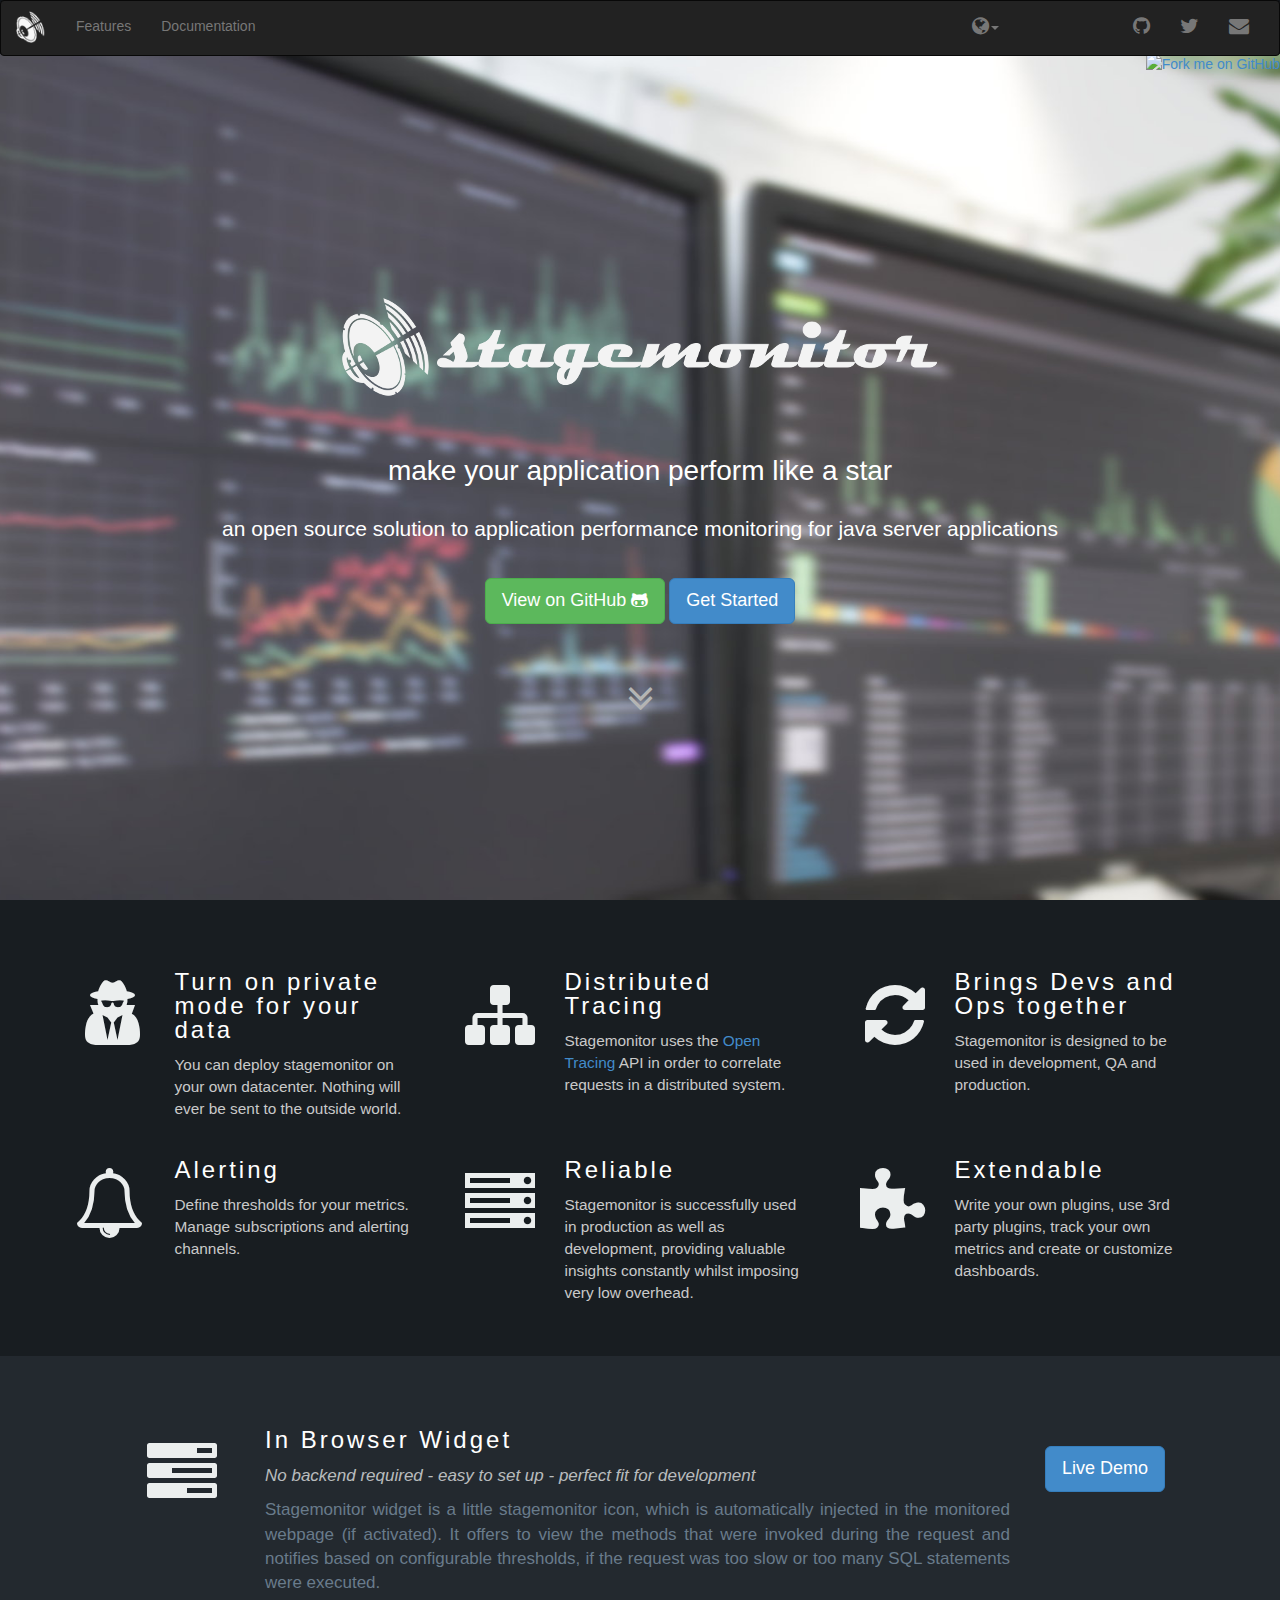
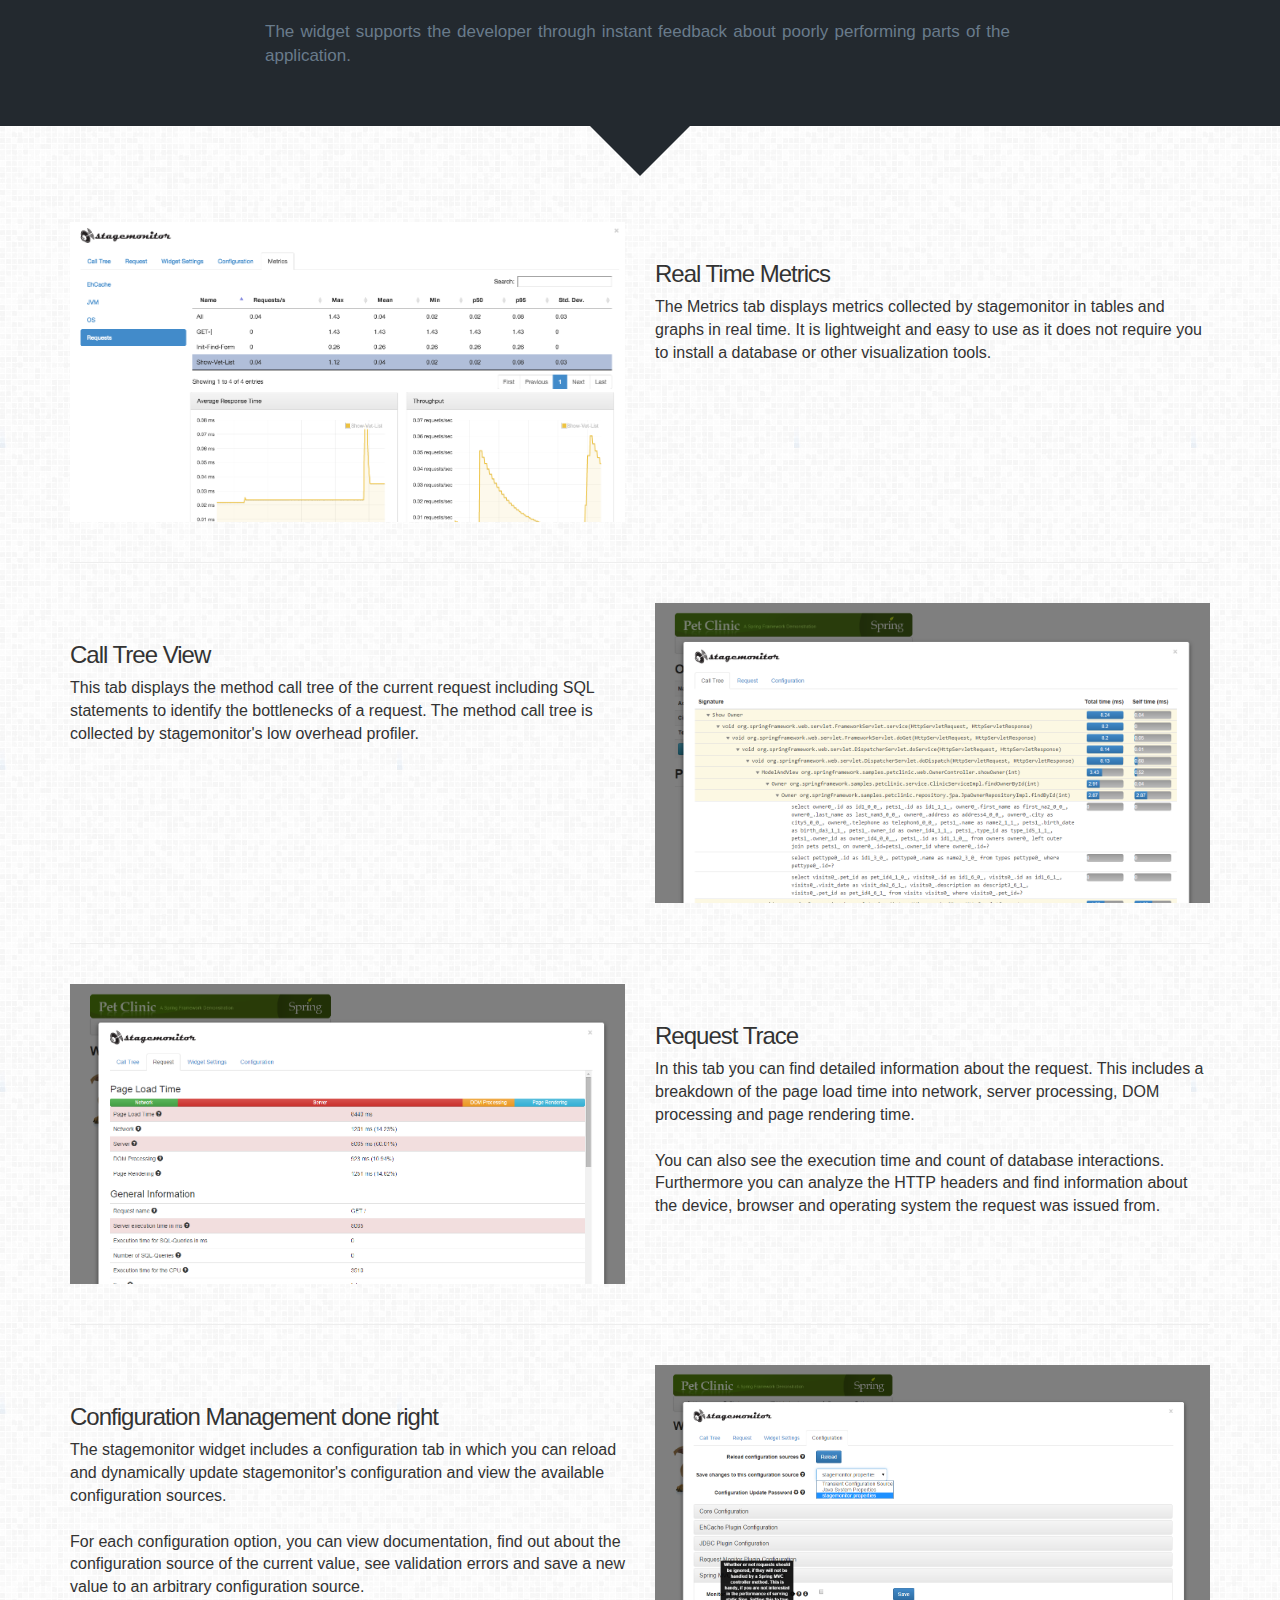
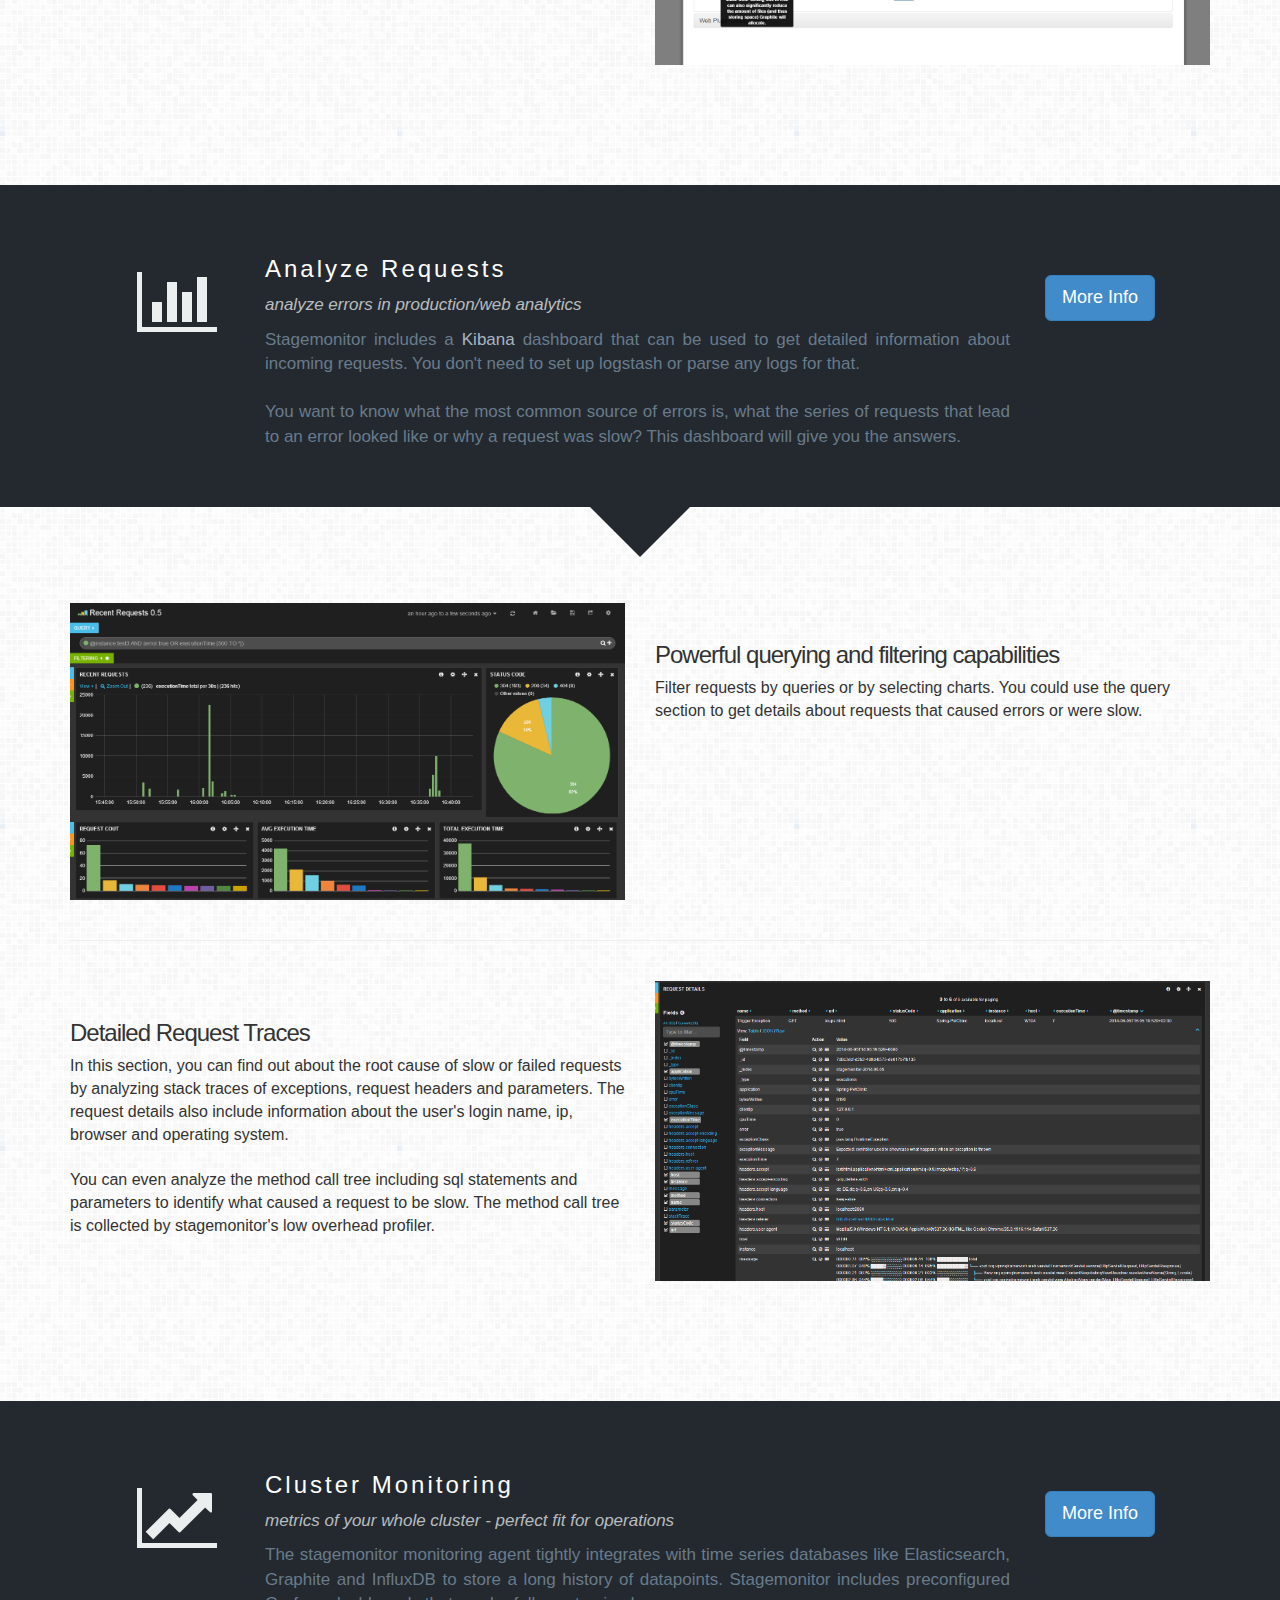
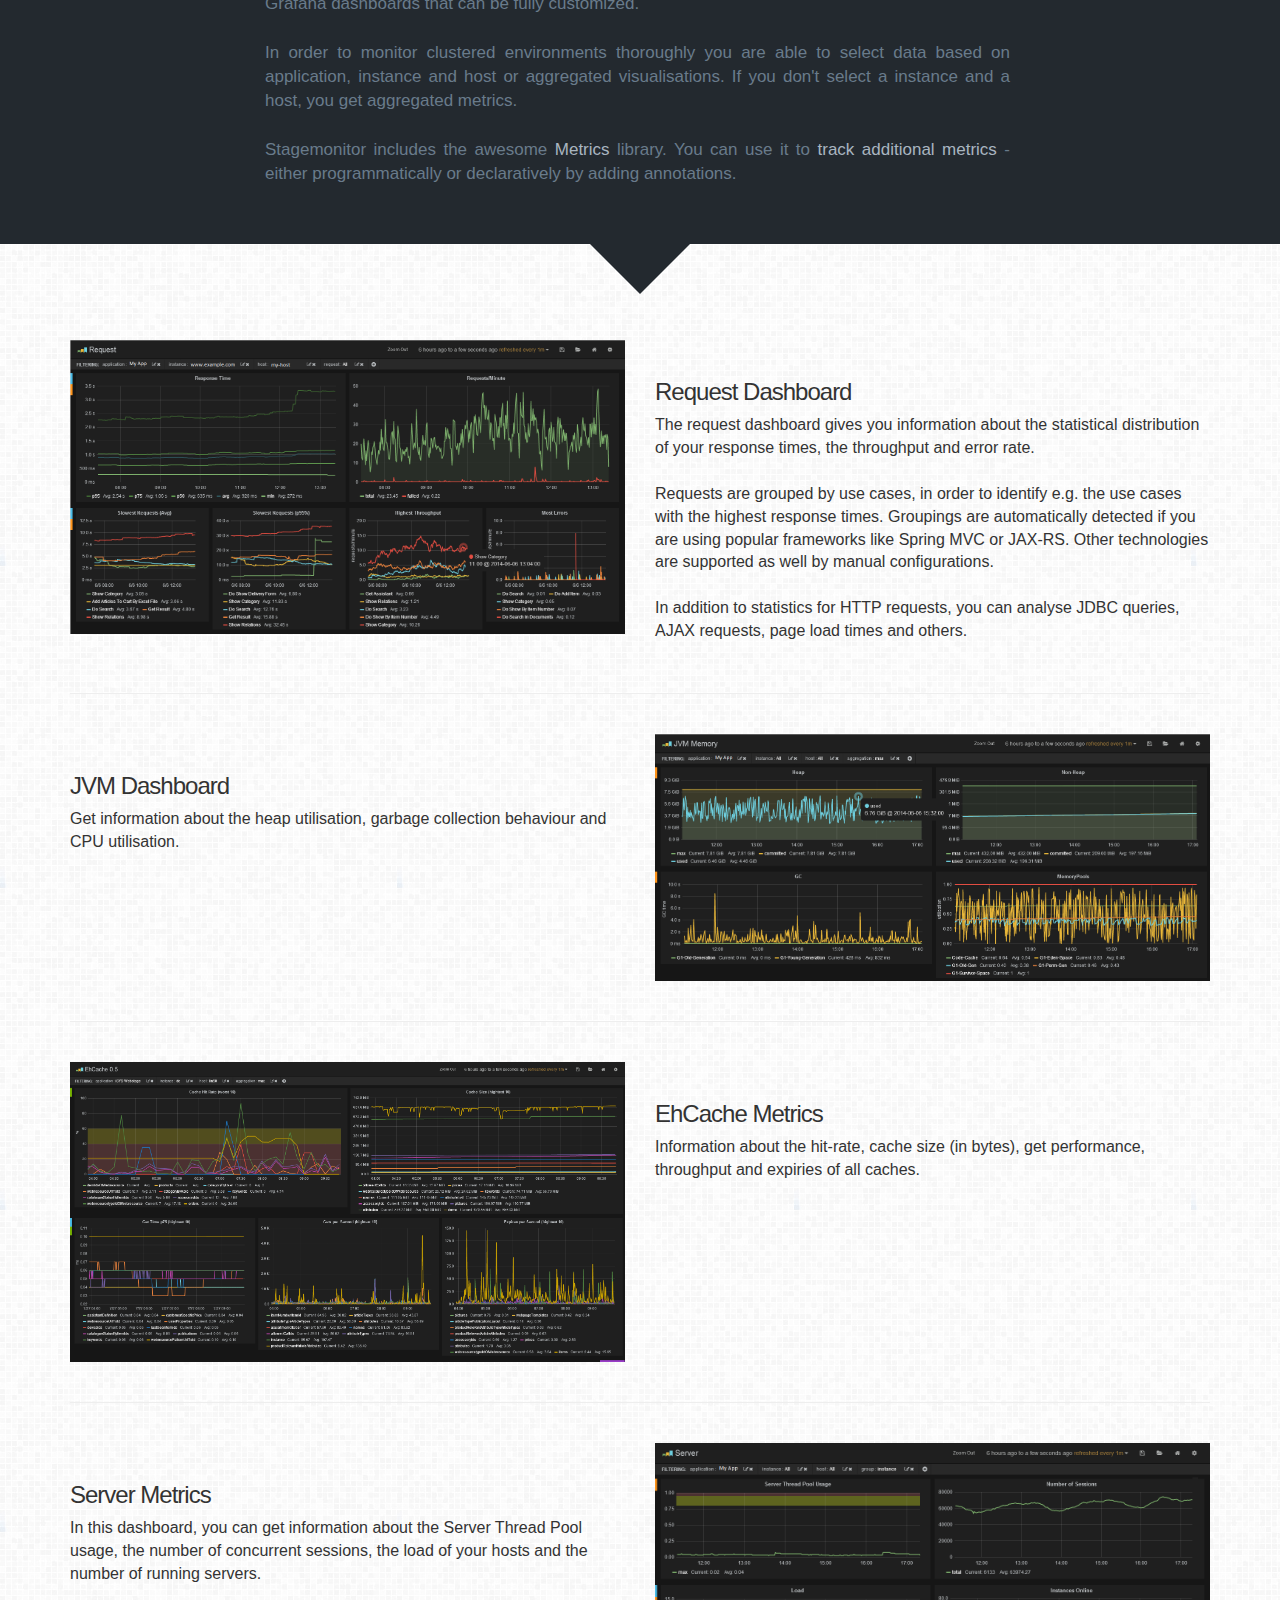
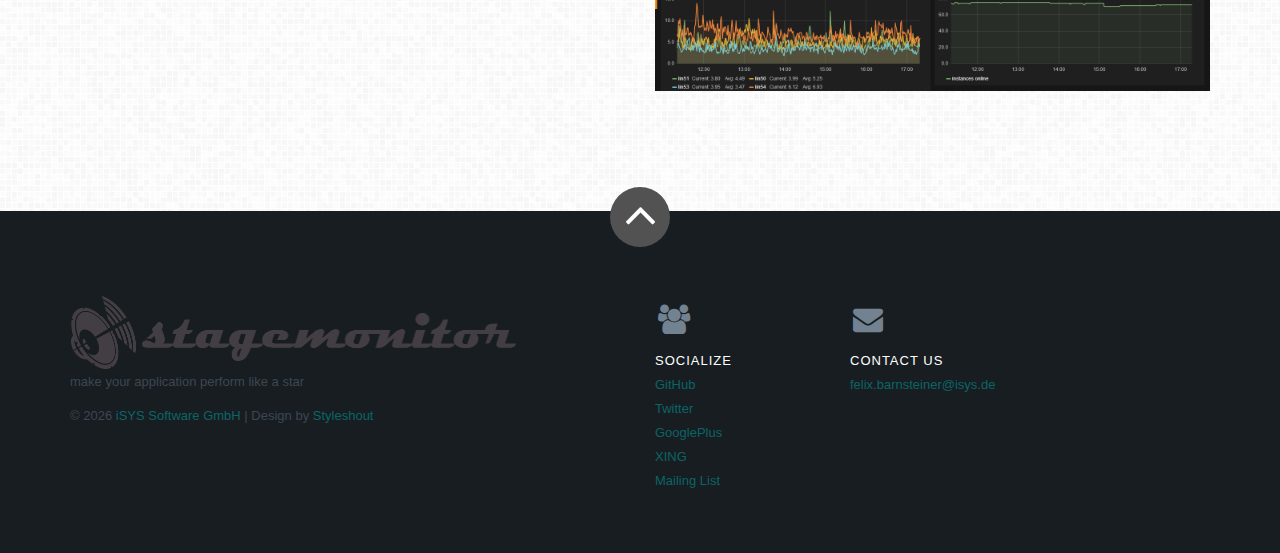
==== index.html @ 9cb86918 "deploy site" ====
<!DOCTYPE html> <html> <head> <meta charset=utf-8> <meta content="IE=edge,chrome=1" http-equiv=X-UA-Compatible> <title>stagemonitor</title> <link href="/stylesheets/all-a4a178dc.css" rel=stylesheet /><link href="/stylesheets/lightbox-5a82886d.css" rel=stylesheet /> <link rel="shortcut icon" href="favicon-8f3290ac.png"/> <meta name=viewport content="width=device-width, initial-scale=1, maximum-scale=1"> <meta name=keywords content="open source application performance monitoring java web server application garbage collection throughput ehcache logging kibana grafana graphite response time dashboard metrics session sql query"> <meta name=description content="stagemonitor - an open source solution to application performance monitoring for java server applications"> <script>
		(function(i,s,o,g,r,a,m){i['GoogleAnalyticsObject']=r;i[r]=i[r]||function(){
			(i[r].q=i[r].q||[]).push(arguments)},i[r].l=1*new Date();a=s.createElement(o),
				m=s.getElementsByTagName(o)[0];a.async=1;a.src=g;m.parentNode.insertBefore(a,m)
		})(window,document,'script','//www.google-analytics.com/analytics.js','ga');

		ga('create', 'UA-53233933-1', 'auto');
		ga('send', 'pageview');
	</script> </head> <body class=index> <header> <nav class="navbar navbar-inverse" role=navigation> <div class=container-fluid id=navfluid> <div class=navbar-header> <button type=button class=navbar-toggle data-toggle=collapse data-target="#navigationbar"> <span class=sr-only>Toggle navigation</span> <span class=icon-bar></span> <span class=icon-bar></span> <span class=icon-bar></span> </button> <a id=logo class="navbar-brand smoothscroll" href="#hero"><img alt=stagemonitor width=30px src="images/logo-b2862ffb.png"></a> </div> <div class="collapse navbar-collapse" id=navigationbar> <ul class="nav navbar-nav"> <li><a class=smoothscroll href="#overview">Features</a></li> <li><a href="https://github.com/stagemonitor/stagemonitor/wiki">Documentation</a></li> </ul> <ul class="nav navbar-nav navbar-right header-social"> <li class=dropdown> <a href="#" id=languages class=dropdown-toggle data-toggle=dropdown role=button aria-expanded=false><i class="fa fa-globe"></i><span class=caret></span></a> <ul class=dropdown-menu styleClass=dropdown-menu-small role=menu> <li><a id=de href="/de" class=language> <img src="images/germany-flag-square-icon-64-f0e66f2a.png" class=icon-small>&nbsp;&nbsp;Deutsch</a></li> <li><a id=en href="/" class=language> <img src="images/united-kingdom-flag-square-icon-64-cea4e266.png" class=icon-small>&nbsp;&nbsp;English</a></li> </ul> </li> <li> <iframe allowtransparency=true class=github-btn frameborder=false height=20 scrolling=0 src="//ghbtns.com/github-btn.html?user=stagemonitor&repo=stagemonitor&type=watch&count=true&size=small" title="Star on GitHub" width=104></iframe> </li> <li><a href="https://github.com/stagemonitor/stagemonitor"><i class="fa fa-github"></i></a></li> <li><a href="https://twitter.com/stagemonitor"><i class="fa fa-twitter"></i></a></li> <li><a href="https://github.com/stagemonitor/stagemonitor-mailinglist"><i class="fa fa-envelope"></i></a></li> </ul> </div> </div> </nav> </header> <section id=hero class=jumbotron> <div class=container id=hero-body> <div class=row> <div class="row hidden-xs"> <a href="https://github.com/stagemonitor/stagemonitor"> <img style="position: absolute; top: 54px; right: 0; border: 0;" src="https://camo.githubusercontent.com/38ef81f8aca64bb9a64448d0d70f1308ef5341ab/68747470733a2f2f73332e616d617a6f6e6177732e636f6d2f6769746875622f726962626f6e732f666f726b6d655f72696768745f6461726b626c75655f3132313632312e706e67" alt="Fork me on GitHub" data-canonical-src="https://s3.amazonaws.com/github/ribbons/forkme_right_darkblue_121621.png"> </a> </div> </div> <div id=hero-content class=row> <div class=col-lg-12> <div class=hero-text> <img src="images/stagemonitor-logo-light-big-83147f6a.png" class="img-responsive center-block"/> <br> <h2>make your application perform like a star</h2> <p>an open source solution to application performance monitoring for java server applications</p> </div> <div class=buttons> <a class="btn btn-success btn-lg" href="https://github.com/stagemonitor/stagemonitor">View on GitHub <i class="fa fa-github-alt"></i></a> <a class="btn btn-primary btn-lg" href="https://github.com/stagemonitor/stagemonitor/wiki/Installation">Get Started</a> </div> </div> </div> <div class="row bottom"> <p class=scrolldown> <a class="btn btn-circle page-scroll smoothscroll" href="#overview"> <i class="fa fa-angle-double-down"></i> </a> </p> </div> </div> </section> <section id=overview class=overview> <div class=container> <div class=row> <div class=col-md-4> <div class=col-md-3> <i class="fa fa-user-secret big-fa fa-5x"></i> </div> <div class=col-md-9> <h2>Turn on private mode for your data</h2> <p>You can deploy stagemonitor on your own datacenter. Nothing will ever be sent to the outside world.</p> </div> </div> <div class=col-md-4> <div class=col-md-3> <i class="fa fa-sitemap big-fa fa-5x"></i> </div> <div class=col-md-9> <h2>Distributed Tracing</h2> <p>Stagemonitor uses the <a href="//opentracing.io/" target=_blank>Open Tracing</a> API in order to correlate requests in a distributed system.</p> </div> </div> <div class=col-md-4> <div class=col-md-3> <i class="fa fa-refresh big-fa fa-5x"></i> </div> <div class=col-md-9> <h2>Brings Devs and Ops together</h2> <p>Stagemonitor is designed to be used in development, QA and production.</p> </div> </div> </div> <div class=row> <div class=col-md-4> <div class=col-md-3> <i class="fa fa-bell-o big-fa fa-5x"></i> </div> <div class=col-md-9> <h2>Alerting</h2> <p>Define thresholds for your metrics. Manage subscriptions and alerting channels.</p> </div> </div> <div class=col-md-4> <div class=col-md-3> <i class="fa fa-server big-fa fa-5x"></i> </div> <div class=col-md-9> <h2>Reliable</h2> <p>Stagemonitor is successfully used in production as well as development, providing valuable insights constantly whilst imposing very low overhead.</p> </div> </div> <div class=col-md-4> <div class=col-md-3> <i class="fa fa-puzzle-piece big-fa fa-5x"></i> </div> <div class=col-md-9> <h2>Extendable</h2> <p>Write your own plugins, use 3rd party plugins, track your own metrics and create or customize dashboards.</p> </div> </div> </div> </div> </section> <section id=features> <section id=in-browser-widget class=feature-overview> <div class=container> <div class=row> <div class=col-lg-2> <i class="fa fa-tasks big-fa fa-5x"></i> </div> <div class=col-lg-8> <h2>In Browser Widget</h2> <p class=feature-short-desc>No backend required - easy to set up - perfect fit for development</p> <p>Stagemonitor widget is a little stagemonitor icon, which is automatically injected in the monitored webpage (if activated). It offers to view the methods that were invoked during the request and notifies based on configurable thresholds, if the request was too slow or too many SQL statements were executed. <br><br> The widget supports the developer through instant feedback about poorly performing parts of the application.</p> </div> <div class=col-lg-2> <a class="btn btn-lg btn-primary live-demo" target=_blank href="//stagemonitor-demo.isys-software.de/">Live Demo</a> </div> </div> </div> </section> <section class="features content"> <div class=container> <div class="row featurette"> <div class="col-md-6 pull-right"> <h3 class=featurette-heading>Real Time Metrics</h3> <p>The Metrics tab displays metrics collected by stagemonitor in tables and graphs in real time. It is lightweight and easy to use as it does not require you to install a database or other visualization tools.</p> </div> <div class=col-md-6> <div class="columns item"> <div class=item-wrap> <a href="images/widget-metrics-tab-2928454d.png" class=img-responsive data-imagelightbox=a> <img src="images/widget-metrics-tab-2928454d.png" alt="Widget Metrics Tab"> <div class=overlay></div> <div class=link-icon><i class="fa fa-plus"></i></div> </a> </div> </div> </div> </div> <hr class=featurette-divider> <div class="row featurette"> <div class="col-md-6 "> <h3 class=featurette-heading>Call Tree View</h3> <p>This tab displays the method call tree of the current request including SQL statements to identify the bottlenecks of a request. The method call tree is collected by stagemonitor's low overhead profiler.</p> </div> <div class=col-md-6> <div class="columns item"> <div class=item-wrap> <a href="images/widget-call-tree-c778a9d9.png" class=img-responsive data-imagelightbox=a> <img src="images/widget-call-tree-c778a9d9.png" alt="Call Tree View"> <div class=overlay></div> <div class=link-icon><i class="fa fa-plus"></i></div> </a> </div> </div> </div> </div> <hr class=featurette-divider> <div class="row featurette"> <div class="col-md-6 pull-right"> <h3 class=featurette-heading>Request Trace</h3> <p>In this tab you can find detailed information about the request. This includes a breakdown of the page load time into network, server processing, DOM processing and page rendering time.<br><br> You can also see the execution time and count of database interactions.<br> Furthermore you can analyze the HTTP headers and find information about the device, browser and operating system the request was issued from.</p> </div> <div class=col-md-6> <div class="columns item"> <div class=item-wrap> <a href="images/widget-request-trace-977c2b24.png" class=img-responsive data-imagelightbox=a> <img src="images/widget-request-trace-977c2b24.png" alt="Request Trace"> <div class=overlay></div> <div class=link-icon><i class="fa fa-plus"></i></div> </a> </div> </div> </div> </div> <hr class=featurette-divider> <div class="row featurette"> <div class="col-md-6 "> <h3 class=featurette-heading>Configuration Management done right</h3> <p>The stagemonitor widget includes a configuration tab in which you can reload and dynamically update stagemonitor's configuration and view the available configuration sources.<br><br> For each configuration option, you can view documentation, find out about the configuration source of the current value, see validation errors and save a new value to an arbitrary configuration source.</p> </div> <div class=col-md-6> <div class="columns item"> <div class=item-wrap> <a href="images/widget-configuration-1d36641e.png" class=img-responsive data-imagelightbox=a> <img src="images/widget-configuration-1d36641e.png" alt="Configuration Management"> <div class=overlay></div> <div class=link-icon><i class="fa fa-plus"></i></div> </a> </div> </div> </div> </div> </div> </section> <section id=analyze-requests class=feature-overview> <div class=container> <div class=row> <div class=col-lg-2> <i class="fa fa-bar-chart-o big-fa fa-5x"></i> </div> <div class=col-lg-8> <h2>Analyze Requests</h2> <p class=feature-short-desc>analyze errors in production/web analytics</p> <p>Stagemonitor includes a <a href="//www.elasticsearch.org/overview/kibana/">Kibana</a> dashboard that can be used to get detailed information about incoming requests. You don't need to set up logstash or parse any logs for that.<br><br> You want to know what the most common source of errors is, what the series of requests that lead to an error looked like or why a request was slow? This dashboard will give you the answers.</p> </div> <div class=col-lg-2> <a class="btn btn-lg btn-primary live-demo" target=_blank href="https://github.com/stagemonitor/stagemonitor/wiki/Request-Analysis-Dashboard">More Info</a> </div> </div> </div> </section> <section class="features content"> <div class=container> <div class="row featurette"> <div class="col-md-6 pull-right"> <h3 class=featurette-heading>Powerful querying and filtering capabilities</h3> <p>Filter requests by queries or by selecting charts. You could use the query section to get details about requests that caused errors or were slow.</p> </div> <div class=col-md-6> <div class="columns item"> <div class=item-wrap> <a href="images/stagemonitor-kibana-filter-82ebfe6d.png" class=img-responsive data-imagelightbox=a> <img src="images/stagemonitor-kibana-filter-82ebfe6d.png" alt="Filter Requests"> <div class=overlay></div> <div class=link-icon><i class="fa fa-plus"></i></div> </a> </div> </div> </div> </div> <hr class=featurette-divider> <div class="row featurette"> <div class="col-md-6 "> <h3 class=featurette-heading>Detailed Request Traces</h3> <p>In this section, you can find out about the root cause of slow or failed requests by analyzing stack traces of exceptions, request headers and parameters. The request details also include information about the user's login name, ip, browser and operating system. <br><br> You can even analyze the method call tree including sql statements and parameters to identify what caused a request to be slow. The method call tree is collected by stagemonitor's low overhead profiler.</p> </div> <div class=col-md-6> <div class="columns item"> <div class=item-wrap> <a href="images/stagemonitor-kibana-details-a29e7811.png" class=img-responsive data-imagelightbox=a> <img src="images/stagemonitor-kibana-details-a29e7811.png" alt="Request Details"> <div class=overlay></div> <div class=link-icon><i class="fa fa-plus"></i></div> </a> </div> </div> </div> </div> </div> </section> <section id=grafana-dashboards class=feature-overview> <div class=container> <div class=row> <div class=col-lg-2> <i class="fa fa-line-chart big-fa fa-5x"></i> </div> <div class=col-lg-8> <h2>Cluster Monitoring</h2> <p class=feature-short-desc>metrics of your whole cluster - perfect fit for operations</p> <p>The stagemonitor monitoring agent tightly integrates with time series databases like Elasticsearch, Graphite and InfluxDB to store a long history of datapoints. Stagemonitor includes preconfigured Grafana dashboards that can be fully customized. <br><br> In order to monitor clustered environments thoroughly you are able to select data based on application, instance and host or aggregated visualisations. If you don't select a instance and a host, you get aggregated metrics.<br><br> Stagemonitor includes the awesome <a href="//metrics.codahale.com/">Metrics</a> library. You can use it to <a href="https://github.com/stagemonitor/stagemonitor/wiki/Track-your-own-metrics">track additional metrics</a> - either programmatically or declaratively by adding annotations.</p> </div> <div class=col-lg-2> <a class="btn btn-lg btn-primary live-demo" target=_blank href="https://github.com/stagemonitor/stagemonitor/wiki/Dashboards">More Info</a> </div> </div> </div> </section> <section class="features content"> <div class=container> <div class="row featurette"> <div class="col-md-6 pull-right"> <h3 class=featurette-heading>Request Dashboard</h3> <p>The request dashboard gives you information about the statistical distribution of your response times, the throughput and error rate. <br><br> Requests are grouped by use cases, in order to identify e.g. the use cases with the highest response times. Groupings are automatically detected if you are using popular frameworks like Spring MVC or JAX-RS. Other technologies are supported as well by manual configurations. <br><br> In addition to statistics for HTTP requests, you can analyse JDBC queries, AJAX requests, page load times and others.</p> </div> <div class=col-md-6> <div class="columns item"> <div class=item-wrap> <a href="images/dashboard-request-65c14245.png" class=img-responsive data-imagelightbox=a> <img src="images/dashboard-request-65c14245.png" alt="Request Dashboard"> <div class=overlay></div> <div class=link-icon><i class="fa fa-plus"></i></div> </a> </div> </div> </div> </div> <hr class=featurette-divider> <div class="row featurette"> <div class="col-md-6 "> <h3 class=featurette-heading>JVM Dashboard</h3> <p>Get information about the heap utilisation, garbage collection behaviour and CPU utilisation.</p> </div> <div class=col-md-6> <div class="columns item"> <div class=item-wrap> <a href="images/dashboard-memory-e051c90a.png" class=img-responsive data-imagelightbox=a> <img src="images/dashboard-memory-e051c90a.png" alt="JVM Memory Dashboard"> <div class=overlay></div> <div class=link-icon><i class="fa fa-plus"></i></div> </a> </div> </div> </div> </div> <hr class=featurette-divider> <div class="row featurette"> <div class="col-md-6 pull-right"> <h3 class=featurette-heading>EhCache Metrics</h3> <p>Information about the hit-rate, cache size (in bytes), get performance, throughput and expiries of all caches.</p> </div> <div class=col-md-6> <div class="columns item"> <div class=item-wrap> <a href="images/dashboard-ehcache-ea211ee8.png" class=img-responsive data-imagelightbox=a> <img src="images/dashboard-ehcache-ea211ee8.png" alt="EhCache Dashboard"> <div class=overlay></div> <div class=link-icon><i class="fa fa-plus"></i></div> </a> </div> </div> </div> </div> <hr class=featurette-divider> <div class="row featurette"> <div class="col-md-6 "> <h3 class=featurette-heading>Server Metrics</h3> <p>In this dashboard, you can get information about the Server Thread Pool usage, the number of concurrent sessions, the load of your hosts and the number of running servers.</p> </div> <div class=col-md-6> <div class="columns item"> <div class=item-wrap> <a href="images/dashboard-server-1134fea9.png" class=img-responsive data-imagelightbox=a> <img src="images/dashboard-server-1134fea9.png" alt="Server Dashboard"> <div class=overlay></div> <div class=link-icon><i class="fa fa-plus"></i></div> </a> </div> </div> </div> </div> </div> </section> </section> <section id=team style="display: none"> <div class=container> <div class=row> <div class="col-lg-12 text-center"> <h2 class=section-heading>Developed By</h2> </div> </div> <div class="row center"> <div class=col-sm-3> </div> <div class=col-sm-3> <div class=team-member> <img src="images/felix-bf055754.jpg" class="img-responsive img-circle" alt=""> <h4>Felix Barnsteiner</h4> <p class=text-muted>Project Lead</p> <ul class="list-inline social-buttons"> <li><a href="https://github.com/felixbarny"><i class="fa fa-github"></i></a> </li> <li><a href="https://twitter.com/felix_b"><i class="fa fa-twitter"></i></a> </li> <li><a href="https://plus.google.com/+FelixB"><i class="fa fa-google-plus"></i></a> </li> </ul> </div> </div> <div class=col-sm-3> <div class=team-member> <img src="images/Trampusch-7a5acf24.jpg" class="img-responsive img-circle" alt=""> <h4>Fabian Trampusch</h4> <p class=text-muted>Developer</p> <ul class="list-inline social-buttons"> <li><a href="https://github.com/trampi"><i class="fa fa-github"></i></a> </li> <li><a href="https://twitter.com/trampi4"><i class="fa fa-twitter"></i></a> </li> <li><a href="//trampusch.info/"><i class="fa fa-globe"></i></a> </li> </ul> </div> </div> <div class=col-sm-3> </div> </div> <div class=row> <div class="col-lg-12 text-center"> <h3 class="section-subheading text-muted"> <a href="https://github.com/stagemonitor/stagemonitor/network/members">Join the team.</a></h3> </div> </div> </div> </section> <footer> <div class=container> <div class=row> <div class=col-lg-6> <div class=footer-logo> <a href="#"> <img src="images/footer-logo2-90a5c093.png" alt="stagemonitor logo" class=img-responsive /> </a> </div> <p>make your application perform like a star</p> <p class=copyright> &copy; <script>document.write(new Date().getFullYear());</script> <a href="https://www.isys.de">iSYS Software GmbH</a> | Design by <a title=Styleshout href="//www.styleshout.com/">Styleshout</a> </p> </div> <div class="col-lg-2 socialize"> <i class="fa fa-users"></i> <h3 class=social>socialize</h3> <ul> <li><a href="https://github.com/stagemonitor/stagemonitor">GitHub</a></li> <li><a href="https://twitter.com/stagemonitor">Twitter</a></li> <li><a href="https://plus.google.com/+FelixB">GooglePlus</a></li> <li><a href="https://www.xing.com/profile/Felix_Barnsteiner">XING</a></li> <li><a href="https://github.com/stagemonitor/stagemonitor-mailinglist">Mailing List</a></li> </ul> </div> <div class="col-lg-3 socialize"> <i class="fa fa-envelope"></i> <h3 class=contact>contact us</h3> <ul> <li><a href="mailto:felix.barnsteiner@isys.de">felix.barnsteiner@isys.de</a></li> </ul> </div> <div id=go-top> <a class=smoothscroll title="Back to Top" href="#hero"><i class="fa fa-angle-up fa-4x"></i></a> </div> </div> </div> </footer> <script src="/javascripts/all-0501f5bd.js"></script> </body> </html>
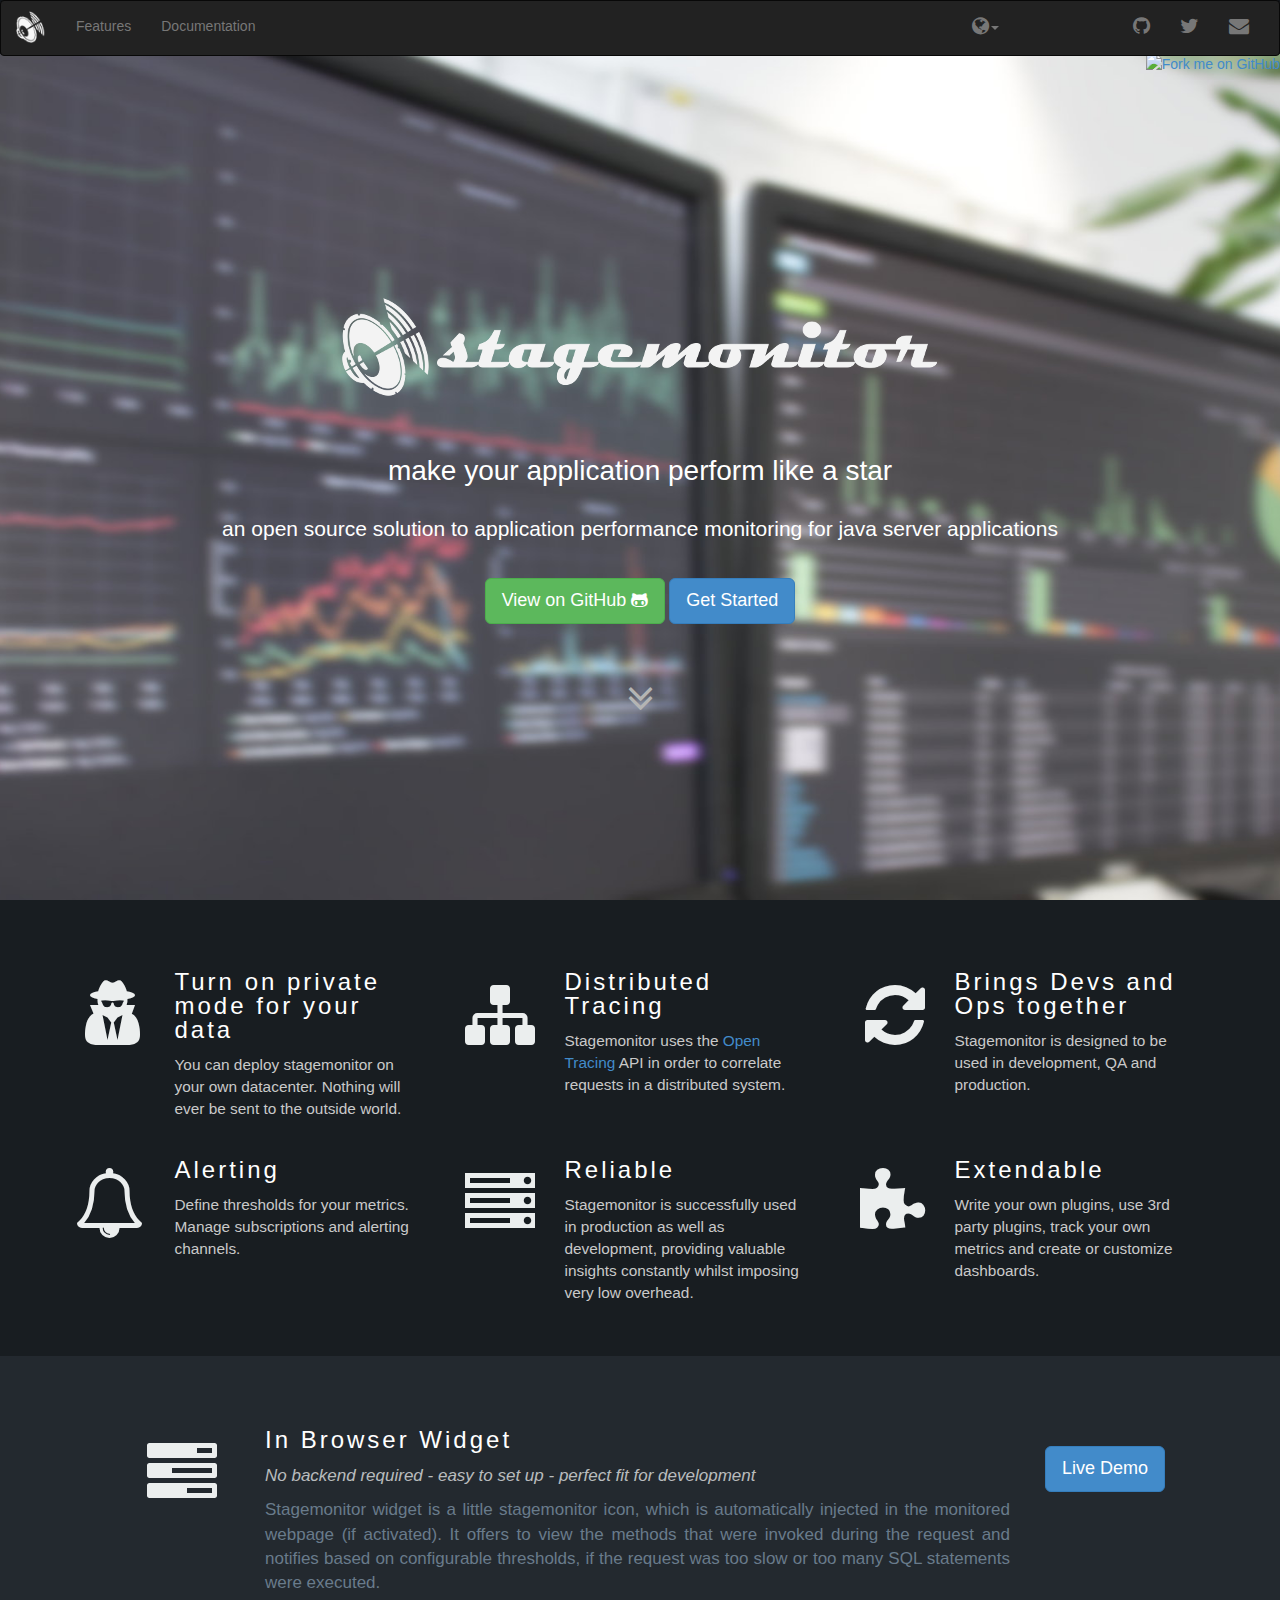
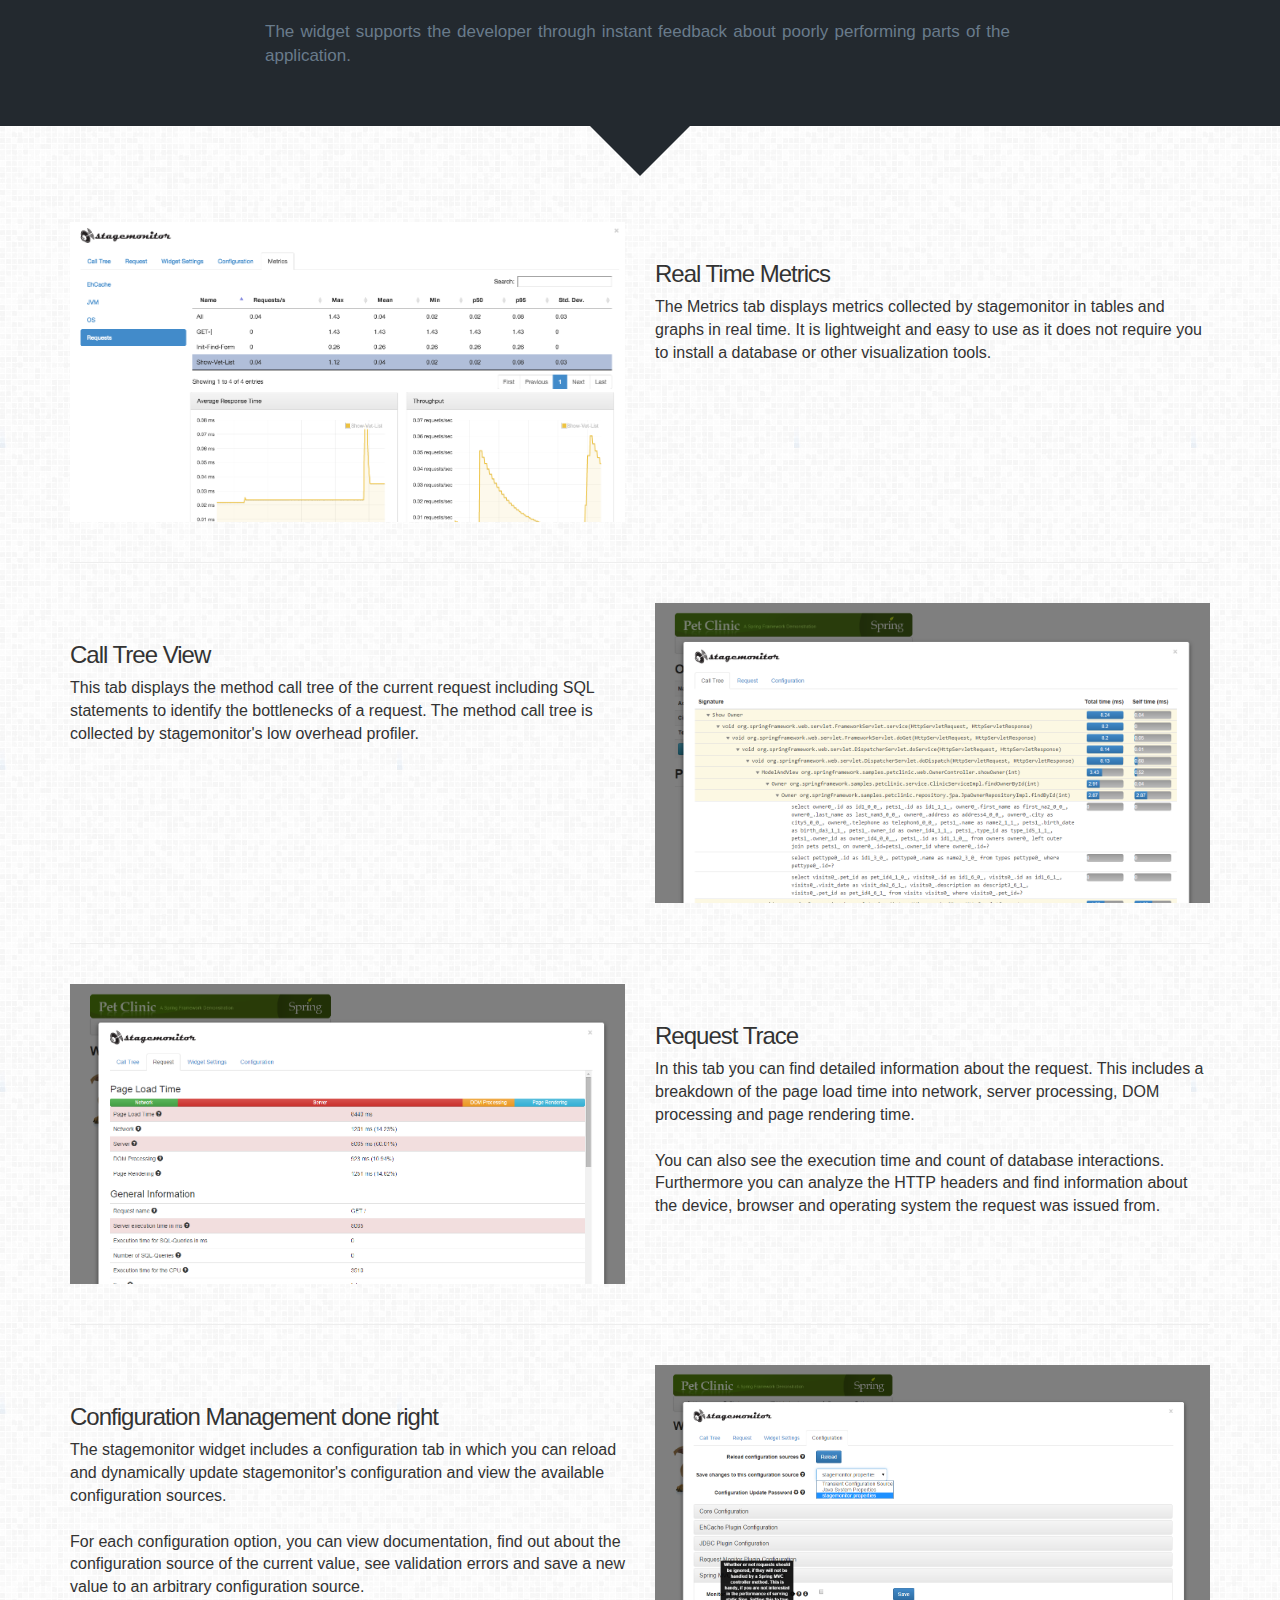
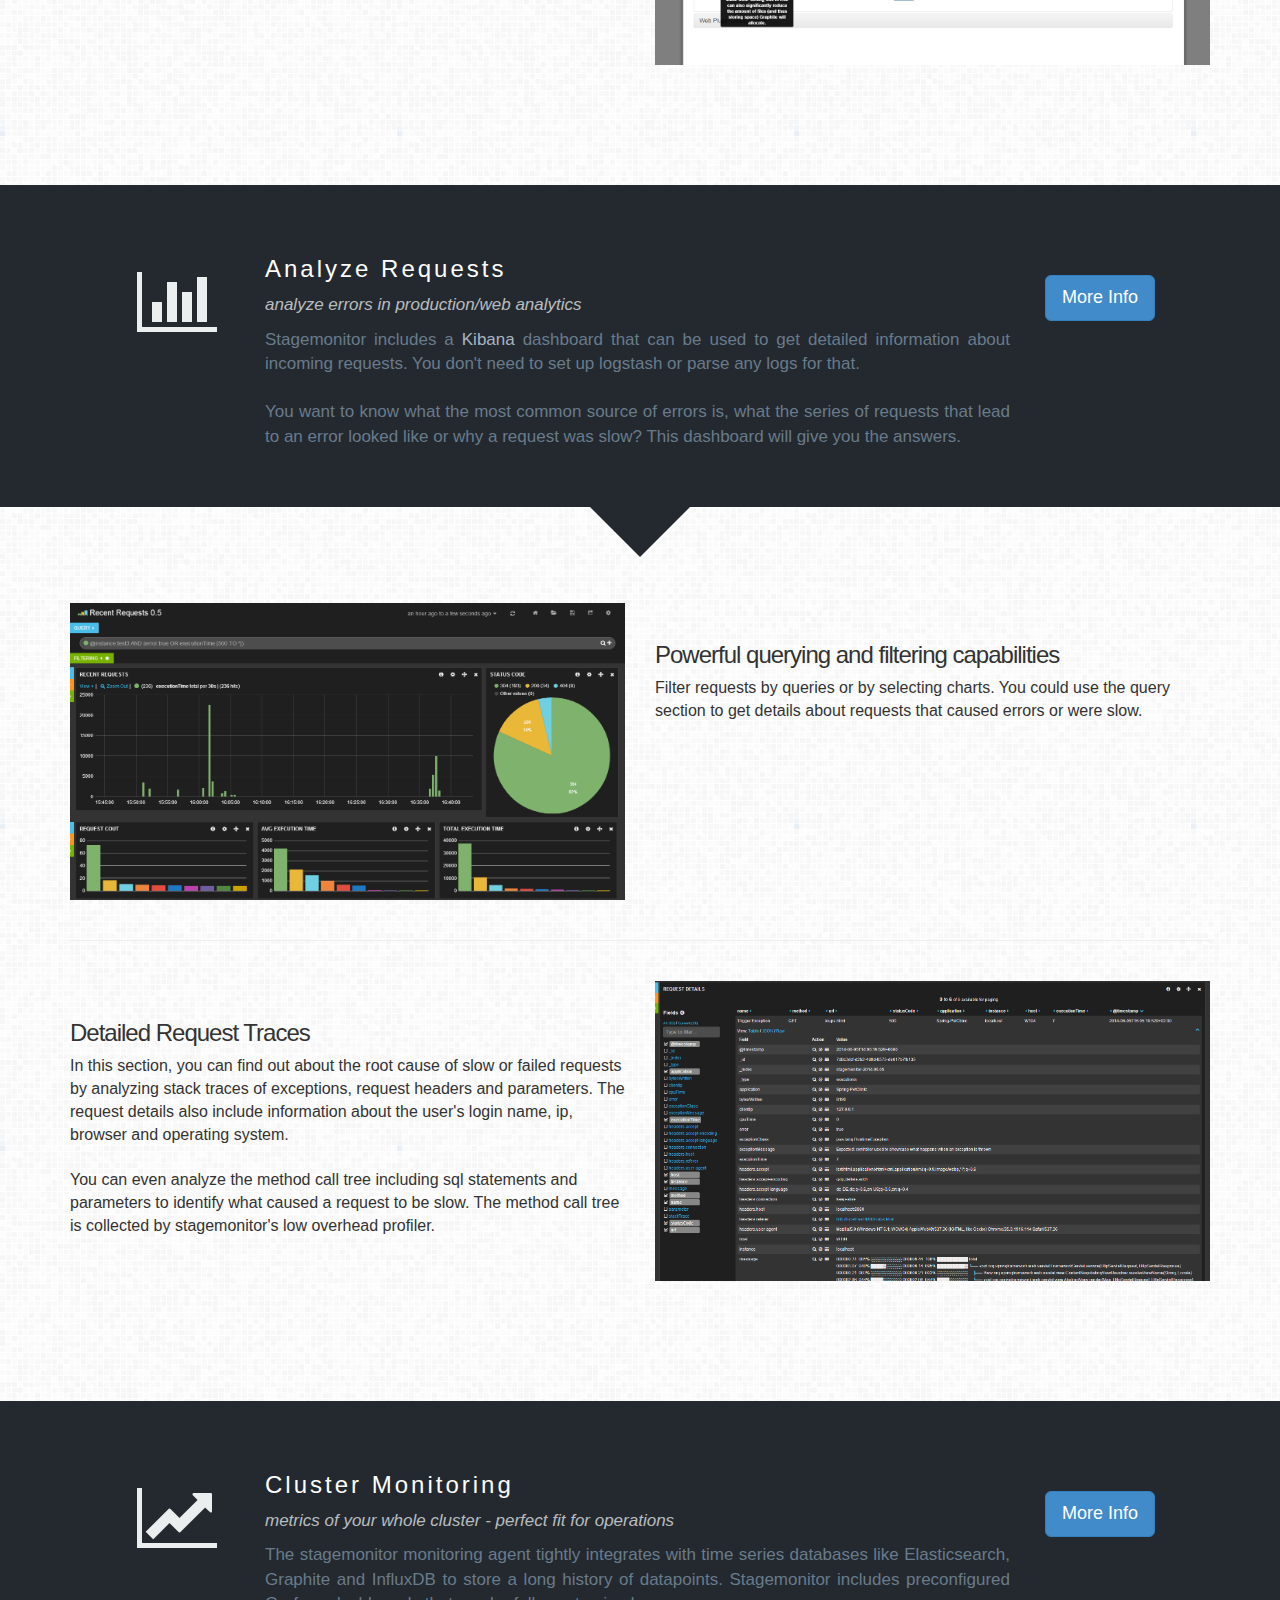
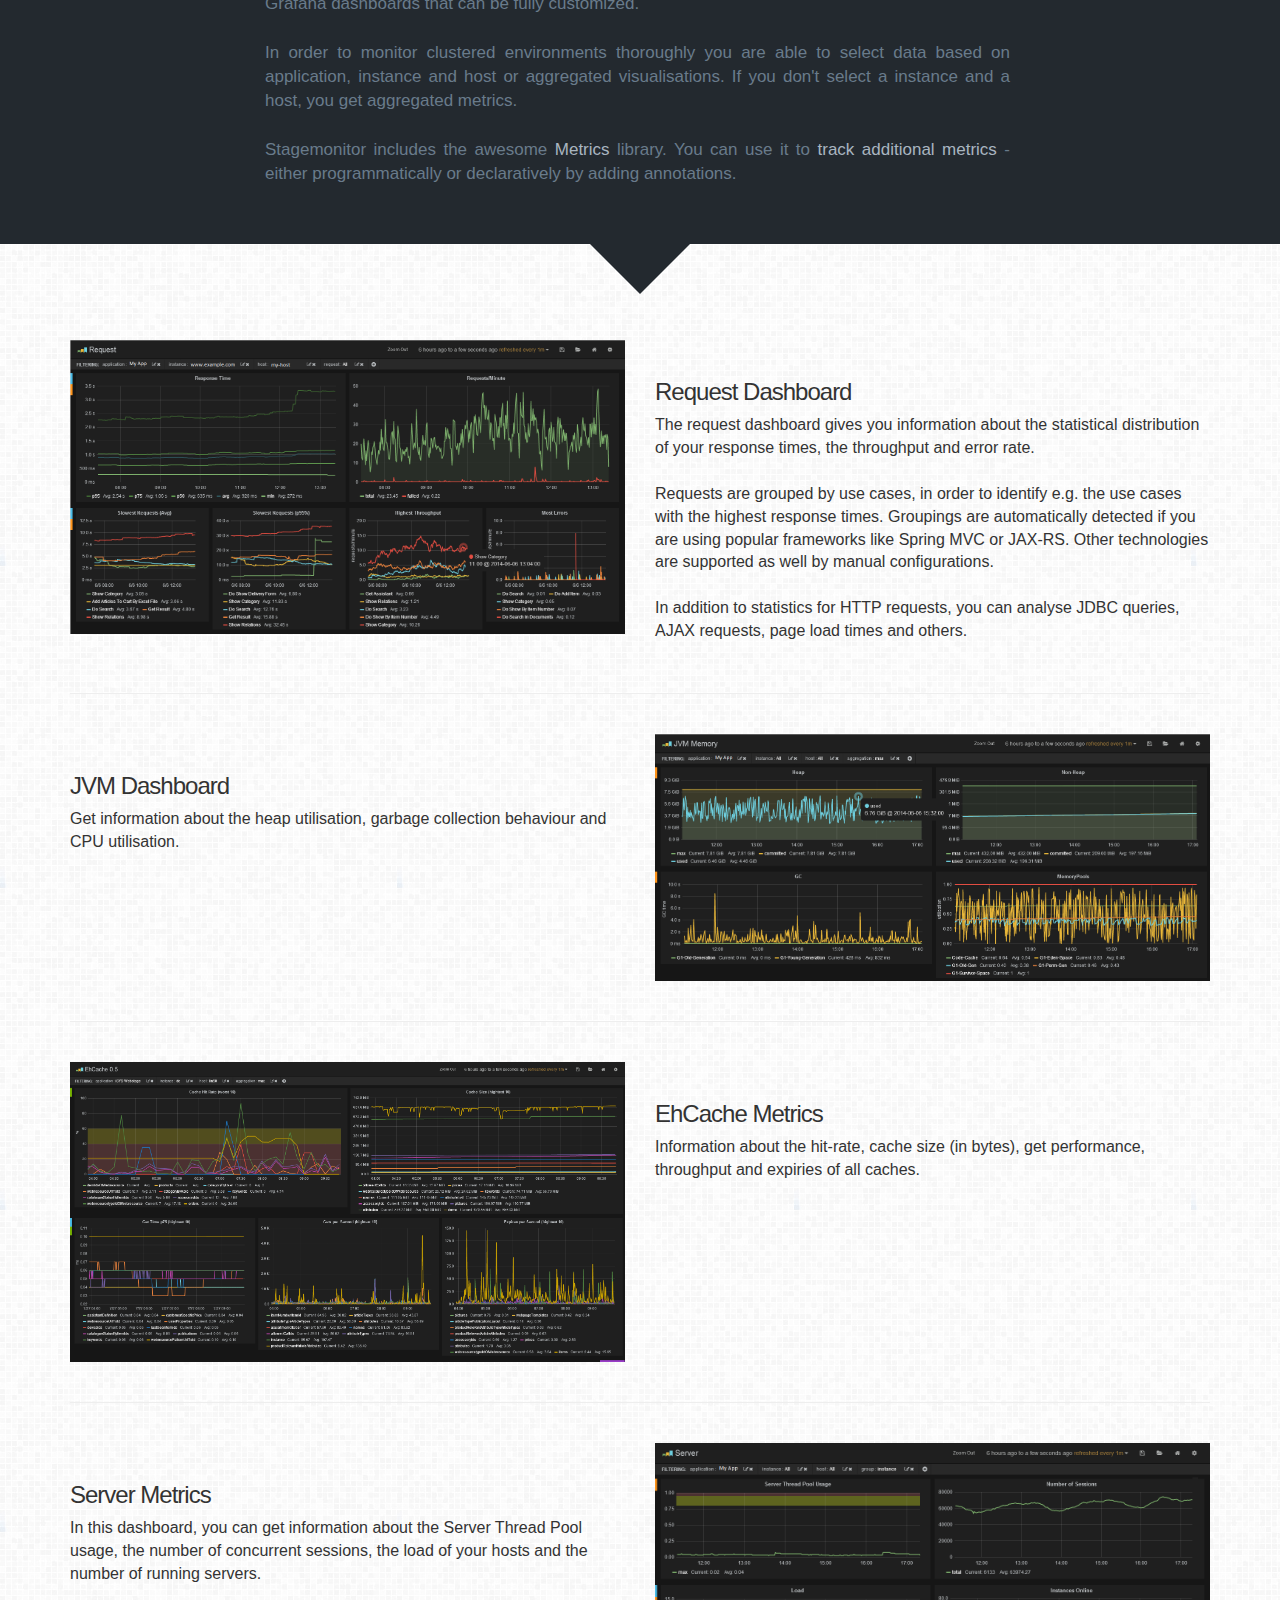
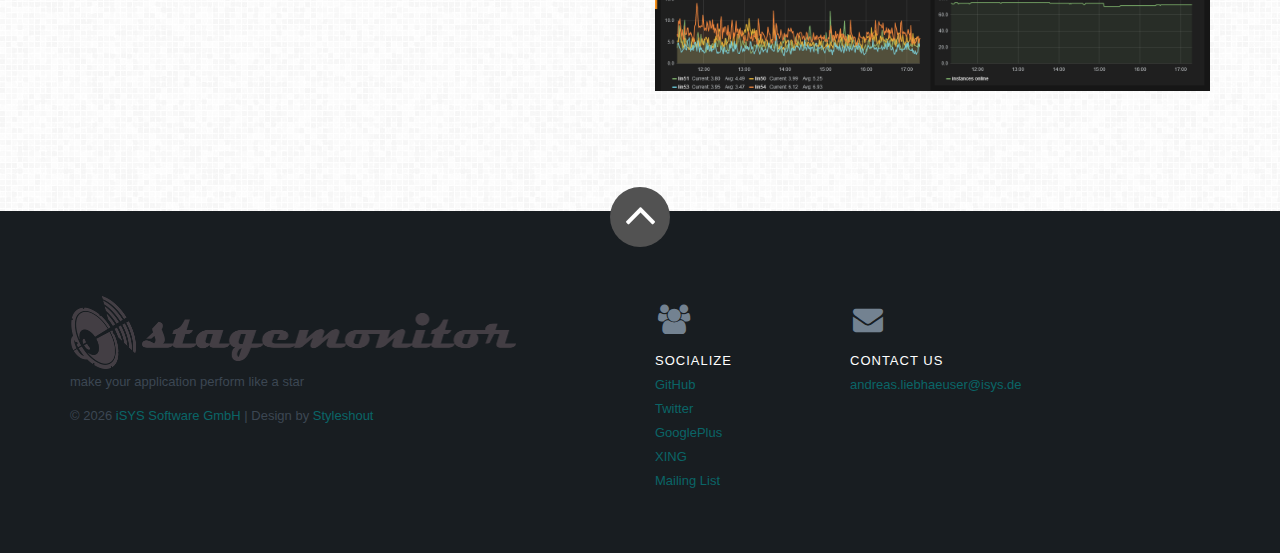
==== commit f2da2916: "deploy site" ====
--- a/index.html
+++ b/index.html
@@ -1,4 +1,4 @@
-<!DOCTYPE html> <html> <head> <meta charset=utf-8> <meta content="IE=edge,chrome=1" http-equiv=X-UA-Compatible> <title>stagemonitor</title> <link href="/stylesheets/all-a4a178dc.css" rel=stylesheet /><link href="/stylesheets/lightbox-5a82886d.css" rel=stylesheet /> <link rel="shortcut icon" href="favicon-8f3290ac.png"/> <meta name=viewport content="width=device-width, initial-scale=1, maximum-scale=1"> <meta name=keywords content="open source application performance monitoring java web server application garbage collection throughput ehcache logging kibana grafana graphite response time dashboard metrics session sql query"> <meta name=description content="stagemonitor - an open source solution to application performance monitoring for java server applications"> <script>
+<!DOCTYPE html> <html> <head> <meta charset=utf-8> <meta content="IE=edge,chrome=1" http-equiv=X-UA-Compatible> <title>stagemonitor</title> <link href="/stylesheets/all-a209f311.css" rel=stylesheet /><link href="/stylesheets/lightbox-5a82886d.css" rel=stylesheet /> <link rel="shortcut icon" href="favicon-8f3290ac.png"/> <meta name=viewport content="width=device-width, initial-scale=1, maximum-scale=1"> <meta name=keywords content="open source application performance monitoring java web server application garbage collection throughput ehcache logging kibana grafana graphite response time dashboard metrics session sql query"> <meta name=description content="stagemonitor - an open source solution to application performance monitoring for java server applications"> <script>
 		(function(i,s,o,g,r,a,m){i['GoogleAnalyticsObject']=r;i[r]=i[r]||function(){
 			(i[r].q=i[r].q||[]).push(arguments)},i[r].l=1*new Date();a=s.createElement(o),
 				m=s.getElementsByTagName(o)[0];a.async=1;a.src=g;m.parentNode.insertBefore(a,m)
@@ -6,4 +6,4 @@
 
 		ga('create', 'UA-53233933-1', 'auto');
 		ga('send', 'pageview');
-	</script> </head> <body class=index> <header> <nav class="navbar navbar-inverse" role=navigation> <div class=container-fluid id=navfluid> <div class=navbar-header> <button type=button class=navbar-toggle data-toggle=collapse data-target="#navigationbar"> <span class=sr-only>Toggle navigation</span> <span class=icon-bar></span> <span class=icon-bar></span> <span class=icon-bar></span> </button> <a id=logo class="navbar-brand smoothscroll" href="#hero"><img alt=stagemonitor width=30px src="images/logo-b2862ffb.png"></a> </div> <div class="collapse navbar-collapse" id=navigationbar> <ul class="nav navbar-nav"> <li><a class=smoothscroll href="#overview">Features</a></li> <li><a href="https://github.com/stagemonitor/stagemonitor/wiki">Documentation</a></li> </ul> <ul class="nav navbar-nav navbar-right header-social"> <li class=dropdown> <a href="#" id=languages class=dropdown-toggle data-toggle=dropdown role=button aria-expanded=false><i class="fa fa-globe"></i><span class=caret></span></a> <ul class=dropdown-menu styleClass=dropdown-menu-small role=menu> <li><a id=de href="/de" class=language> <img src="images/germany-flag-square-icon-64-f0e66f2a.png" class=icon-small>&nbsp;&nbsp;Deutsch</a></li> <li><a id=en href="/" class=language> <img src="images/united-kingdom-flag-square-icon-64-cea4e266.png" class=icon-small>&nbsp;&nbsp;English</a></li> </ul> </li> <li> <iframe allowtransparency=true class=github-btn frameborder=false height=20 scrolling=0 src="//ghbtns.com/github-btn.html?user=stagemonitor&repo=stagemonitor&type=watch&count=true&size=small" title="Star on GitHub" width=104></iframe> </li> <li><a href="https://github.com/stagemonitor/stagemonitor"><i class="fa fa-github"></i></a></li> <li><a href="https://twitter.com/stagemonitor"><i class="fa fa-twitter"></i></a></li> <li><a href="https://github.com/stagemonitor/stagemonitor-mailinglist"><i class="fa fa-envelope"></i></a></li> </ul> </div> </div> </nav> </header> <section id=hero class=jumbotron> <div class=container id=hero-body> <div class=row> <div class="row hidden-xs"> <a href="https://github.com/stagemonitor/stagemonitor"> <img style="position: absolute; top: 54px; right: 0; border: 0;" src="https://camo.githubusercontent.com/38ef81f8aca64bb9a64448d0d70f1308ef5341ab/68747470733a2f2f73332e616d617a6f6e6177732e636f6d2f6769746875622f726962626f6e732f666f726b6d655f72696768745f6461726b626c75655f3132313632312e706e67" alt="Fork me on GitHub" data-canonical-src="https://s3.amazonaws.com/github/ribbons/forkme_right_darkblue_121621.png"> </a> </div> </div> <div id=hero-content class=row> <div class=col-lg-12> <div class=hero-text> <img src="images/stagemonitor-logo-light-big-83147f6a.png" class="img-responsive center-block"/> <br> <h2>make your application perform like a star</h2> <p>an open source solution to application performance monitoring for java server applications</p> </div> <div class=buttons> <a class="btn btn-success btn-lg" href="https://github.com/stagemonitor/stagemonitor">View on GitHub <i class="fa fa-github-alt"></i></a> <a class="btn btn-primary btn-lg" href="https://github.com/stagemonitor/stagemonitor/wiki/Installation">Get Started</a> </div> </div> </div> <div class="row bottom"> <p class=scrolldown> <a class="btn btn-circle page-scroll smoothscroll" href="#overview"> <i class="fa fa-angle-double-down"></i> </a> </p> </div> </div> </section> <section id=overview class=overview> <div class=container> <div class=row> <div class=col-md-4> <div class=col-md-3> <i class="fa fa-user-secret big-fa fa-5x"></i> </div> <div class=col-md-9> <h2>Turn on private mode for your data</h2> <p>You can deploy stagemonitor on your own datacenter. Nothing will ever be sent to the outside world.</p> </div> </div> <div class=col-md-4> <div class=col-md-3> <i class="fa fa-sitemap big-fa fa-5x"></i> </div> <div class=col-md-9> <h2>Distributed Tracing</h2> <p>Stagemonitor uses the <a href="//opentracing.io/" target=_blank>Open Tracing</a> API in order to correlate requests in a distributed system.</p> </div> </div> <div class=col-md-4> <div class=col-md-3> <i class="fa fa-refresh big-fa fa-5x"></i> </div> <div class=col-md-9> <h2>Brings Devs and Ops together</h2> <p>Stagemonitor is designed to be used in development, QA and production.</p> </div> </div> </div> <div class=row> <div class=col-md-4> <div class=col-md-3> <i class="fa fa-bell-o big-fa fa-5x"></i> </div> <div class=col-md-9> <h2>Alerting</h2> <p>Define thresholds for your metrics. Manage subscriptions and alerting channels.</p> </div> </div> <div class=col-md-4> <div class=col-md-3> <i class="fa fa-server big-fa fa-5x"></i> </div> <div class=col-md-9> <h2>Reliable</h2> <p>Stagemonitor is successfully used in production as well as development, providing valuable insights constantly whilst imposing very low overhead.</p> </div> </div> <div class=col-md-4> <div class=col-md-3> <i class="fa fa-puzzle-piece big-fa fa-5x"></i> </div> <div class=col-md-9> <h2>Extendable</h2> <p>Write your own plugins, use 3rd party plugins, track your own metrics and create or customize dashboards.</p> </div> </div> </div> </div> </section> <section id=features> <section id=in-browser-widget class=feature-overview> <div class=container> <div class=row> <div class=col-lg-2> <i class="fa fa-tasks big-fa fa-5x"></i> </div> <div class=col-lg-8> <h2>In Browser Widget</h2> <p class=feature-short-desc>No backend required - easy to set up - perfect fit for development</p> <p>Stagemonitor widget is a little stagemonitor icon, which is automatically injected in the monitored webpage (if activated). It offers to view the methods that were invoked during the request and notifies based on configurable thresholds, if the request was too slow or too many SQL statements were executed. <br><br> The widget supports the developer through instant feedback about poorly performing parts of the application.</p> </div> <div class=col-lg-2> <a class="btn btn-lg btn-primary live-demo" target=_blank href="//stagemonitor-demo.isys-software.de/">Live Demo</a> </div> </div> </div> </section> <section class="features content"> <div class=container> <div class="row featurette"> <div class="col-md-6 pull-right"> <h3 class=featurette-heading>Real Time Metrics</h3> <p>The Metrics tab displays metrics collected by stagemonitor in tables and graphs in real time. It is lightweight and easy to use as it does not require you to install a database or other visualization tools.</p> </div> <div class=col-md-6> <div class="columns item"> <div class=item-wrap> <a href="images/widget-metrics-tab-2928454d.png" class=img-responsive data-imagelightbox=a> <img src="images/widget-metrics-tab-2928454d.png" alt="Widget Metrics Tab"> <div class=overlay></div> <div class=link-icon><i class="fa fa-plus"></i></div> </a> </div> </div> </div> </div> <hr class=featurette-divider> <div class="row featurette"> <div class="col-md-6 "> <h3 class=featurette-heading>Call Tree View</h3> <p>This tab displays the method call tree of the current request including SQL statements to identify the bottlenecks of a request. The method call tree is collected by stagemonitor's low overhead profiler.</p> </div> <div class=col-md-6> <div class="columns item"> <div class=item-wrap> <a href="images/widget-call-tree-c778a9d9.png" class=img-responsive data-imagelightbox=a> <img src="images/widget-call-tree-c778a9d9.png" alt="Call Tree View"> <div class=overlay></div> <div class=link-icon><i class="fa fa-plus"></i></div> </a> </div> </div> </div> </div> <hr class=featurette-divider> <div class="row featurette"> <div class="col-md-6 pull-right"> <h3 class=featurette-heading>Request Trace</h3> <p>In this tab you can find detailed information about the request. This includes a breakdown of the page load time into network, server processing, DOM processing and page rendering time.<br><br> You can also see the execution time and count of database interactions.<br> Furthermore you can analyze the HTTP headers and find information about the device, browser and operating system the request was issued from.</p> </div> <div class=col-md-6> <div class="columns item"> <div class=item-wrap> <a href="images/widget-request-trace-977c2b24.png" class=img-responsive data-imagelightbox=a> <img src="images/widget-request-trace-977c2b24.png" alt="Request Trace"> <div class=overlay></div> <div class=link-icon><i class="fa fa-plus"></i></div> </a> </div> </div> </div> </div> <hr class=featurette-divider> <div class="row featurette"> <div class="col-md-6 "> <h3 class=featurette-heading>Configuration Management done right</h3> <p>The stagemonitor widget includes a configuration tab in which you can reload and dynamically update stagemonitor's configuration and view the available configuration sources.<br><br> For each configuration option, you can view documentation, find out about the configuration source of the current value, see validation errors and save a new value to an arbitrary configuration source.</p> </div> <div class=col-md-6> <div class="columns item"> <div class=item-wrap> <a href="images/widget-configuration-1d36641e.png" class=img-responsive data-imagelightbox=a> <img src="images/widget-configuration-1d36641e.png" alt="Configuration Management"> <div class=overlay></div> <div class=link-icon><i class="fa fa-plus"></i></div> </a> </div> </div> </div> </div> </div> </section> <section id=analyze-requests class=feature-overview> <div class=container> <div class=row> <div class=col-lg-2> <i class="fa fa-bar-chart-o big-fa fa-5x"></i> </div> <div class=col-lg-8> <h2>Analyze Requests</h2> <p class=feature-short-desc>analyze errors in production/web analytics</p> <p>Stagemonitor includes a <a href="//www.elasticsearch.org/overview/kibana/">Kibana</a> dashboard that can be used to get detailed information about incoming requests. You don't need to set up logstash or parse any logs for that.<br><br> You want to know what the most common source of errors is, what the series of requests that lead to an error looked like or why a request was slow? This dashboard will give you the answers.</p> </div> <div class=col-lg-2> <a class="btn btn-lg btn-primary live-demo" target=_blank href="https://github.com/stagemonitor/stagemonitor/wiki/Request-Analysis-Dashboard">More Info</a> </div> </div> </div> </section> <section class="features content"> <div class=container> <div class="row featurette"> <div class="col-md-6 pull-right"> <h3 class=featurette-heading>Powerful querying and filtering capabilities</h3> <p>Filter requests by queries or by selecting charts. You could use the query section to get details about requests that caused errors or were slow.</p> </div> <div class=col-md-6> <div class="columns item"> <div class=item-wrap> <a href="images/stagemonitor-kibana-filter-82ebfe6d.png" class=img-responsive data-imagelightbox=a> <img src="images/stagemonitor-kibana-filter-82ebfe6d.png" alt="Filter Requests"> <div class=overlay></div> <div class=link-icon><i class="fa fa-plus"></i></div> </a> </div> </div> </div> </div> <hr class=featurette-divider> <div class="row featurette"> <div class="col-md-6 "> <h3 class=featurette-heading>Detailed Request Traces</h3> <p>In this section, you can find out about the root cause of slow or failed requests by analyzing stack traces of exceptions, request headers and parameters. The request details also include information about the user's login name, ip, browser and operating system. <br><br> You can even analyze the method call tree including sql statements and parameters to identify what caused a request to be slow. The method call tree is collected by stagemonitor's low overhead profiler.</p> </div> <div class=col-md-6> <div class="columns item"> <div class=item-wrap> <a href="images/stagemonitor-kibana-details-a29e7811.png" class=img-responsive data-imagelightbox=a> <img src="images/stagemonitor-kibana-details-a29e7811.png" alt="Request Details"> <div class=overlay></div> <div class=link-icon><i class="fa fa-plus"></i></div> </a> </div> </div> </div> </div> </div> </section> <section id=grafana-dashboards class=feature-overview> <div class=container> <div class=row> <div class=col-lg-2> <i class="fa fa-line-chart big-fa fa-5x"></i> </div> <div class=col-lg-8> <h2>Cluster Monitoring</h2> <p class=feature-short-desc>metrics of your whole cluster - perfect fit for operations</p> <p>The stagemonitor monitoring agent tightly integrates with time series databases like Elasticsearch, Graphite and InfluxDB to store a long history of datapoints. Stagemonitor includes preconfigured Grafana dashboards that can be fully customized. <br><br> In order to monitor clustered environments thoroughly you are able to select data based on application, instance and host or aggregated visualisations. If you don't select a instance and a host, you get aggregated metrics.<br><br> Stagemonitor includes the awesome <a href="//metrics.codahale.com/">Metrics</a> library. You can use it to <a href="https://github.com/stagemonitor/stagemonitor/wiki/Track-your-own-metrics">track additional metrics</a> - either programmatically or declaratively by adding annotations.</p> </div> <div class=col-lg-2> <a class="btn btn-lg btn-primary live-demo" target=_blank href="https://github.com/stagemonitor/stagemonitor/wiki/Dashboards">More Info</a> </div> </div> </div> </section> <section class="features content"> <div class=container> <div class="row featurette"> <div class="col-md-6 pull-right"> <h3 class=featurette-heading>Request Dashboard</h3> <p>The request dashboard gives you information about the statistical distribution of your response times, the throughput and error rate. <br><br> Requests are grouped by use cases, in order to identify e.g. the use cases with the highest response times. Groupings are automatically detected if you are using popular frameworks like Spring MVC or JAX-RS. Other technologies are supported as well by manual configurations. <br><br> In addition to statistics for HTTP requests, you can analyse JDBC queries, AJAX requests, page load times and others.</p> </div> <div class=col-md-6> <div class="columns item"> <div class=item-wrap> <a href="images/dashboard-request-65c14245.png" class=img-responsive data-imagelightbox=a> <img src="images/dashboard-request-65c14245.png" alt="Request Dashboard"> <div class=overlay></div> <div class=link-icon><i class="fa fa-plus"></i></div> </a> </div> </div> </div> </div> <hr class=featurette-divider> <div class="row featurette"> <div class="col-md-6 "> <h3 class=featurette-heading>JVM Dashboard</h3> <p>Get information about the heap utilisation, garbage collection behaviour and CPU utilisation.</p> </div> <div class=col-md-6> <div class="columns item"> <div class=item-wrap> <a href="images/dashboard-memory-e051c90a.png" class=img-responsive data-imagelightbox=a> <img src="images/dashboard-memory-e051c90a.png" alt="JVM Memory Dashboard"> <div class=overlay></div> <div class=link-icon><i class="fa fa-plus"></i></div> </a> </div> </div> </div> </div> <hr class=featurette-divider> <div class="row featurette"> <div class="col-md-6 pull-right"> <h3 class=featurette-heading>EhCache Metrics</h3> <p>Information about the hit-rate, cache size (in bytes), get performance, throughput and expiries of all caches.</p> </div> <div class=col-md-6> <div class="columns item"> <div class=item-wrap> <a href="images/dashboard-ehcache-ea211ee8.png" class=img-responsive data-imagelightbox=a> <img src="images/dashboard-ehcache-ea211ee8.png" alt="EhCache Dashboard"> <div class=overlay></div> <div class=link-icon><i class="fa fa-plus"></i></div> </a> </div> </div> </div> </div> <hr class=featurette-divider> <div class="row featurette"> <div class="col-md-6 "> <h3 class=featurette-heading>Server Metrics</h3> <p>In this dashboard, you can get information about the Server Thread Pool usage, the number of concurrent sessions, the load of your hosts and the number of running servers.</p> </div> <div class=col-md-6> <div class="columns item"> <div class=item-wrap> <a href="images/dashboard-server-1134fea9.png" class=img-responsive data-imagelightbox=a> <img src="images/dashboard-server-1134fea9.png" alt="Server Dashboard"> <div class=overlay></div> <div class=link-icon><i class="fa fa-plus"></i></div> </a> </div> </div> </div> </div> </div> </section> </section> <section id=team style="display: none"> <div class=container> <div class=row> <div class="col-lg-12 text-center"> <h2 class=section-heading>Developed By</h2> </div> </div> <div class="row center"> <div class=col-sm-3> </div> <div class=col-sm-3> <div class=team-member> <img src="images/felix-bf055754.jpg" class="img-responsive img-circle" alt=""> <h4>Felix Barnsteiner</h4> <p class=text-muted>Project Lead</p> <ul class="list-inline social-buttons"> <li><a href="https://github.com/felixbarny"><i class="fa fa-github"></i></a> </li> <li><a href="https://twitter.com/felix_b"><i class="fa fa-twitter"></i></a> </li> <li><a href="https://plus.google.com/+FelixB"><i class="fa fa-google-plus"></i></a> </li> </ul> </div> </div> <div class=col-sm-3> <div class=team-member> <img src="images/Trampusch-7a5acf24.jpg" class="img-responsive img-circle" alt=""> <h4>Fabian Trampusch</h4> <p class=text-muted>Developer</p> <ul class="list-inline social-buttons"> <li><a href="https://github.com/trampi"><i class="fa fa-github"></i></a> </li> <li><a href="https://twitter.com/trampi4"><i class="fa fa-twitter"></i></a> </li> <li><a href="//trampusch.info/"><i class="fa fa-globe"></i></a> </li> </ul> </div> </div> <div class=col-sm-3> </div> </div> <div class=row> <div class="col-lg-12 text-center"> <h3 class="section-subheading text-muted"> <a href="https://github.com/stagemonitor/stagemonitor/network/members">Join the team.</a></h3> </div> </div> </div> </section> <footer> <div class=container> <div class=row> <div class=col-lg-6> <div class=footer-logo> <a href="#"> <img src="images/footer-logo2-90a5c093.png" alt="stagemonitor logo" class=img-responsive /> </a> </div> <p>make your application perform like a star</p> <p class=copyright> &copy; <script>document.write(new Date().getFullYear());</script> <a href="https://www.isys.de">iSYS Software GmbH</a> | Design by <a title=Styleshout href="//www.styleshout.com/">Styleshout</a> </p> </div> <div class="col-lg-2 socialize"> <i class="fa fa-users"></i> <h3 class=social>socialize</h3> <ul> <li><a href="https://github.com/stagemonitor/stagemonitor">GitHub</a></li> <li><a href="https://twitter.com/stagemonitor">Twitter</a></li> <li><a href="https://plus.google.com/+FelixB">GooglePlus</a></li> <li><a href="https://www.xing.com/profile/Felix_Barnsteiner">XING</a></li> <li><a href="https://github.com/stagemonitor/stagemonitor-mailinglist">Mailing List</a></li> </ul> </div> <div class="col-lg-3 socialize"> <i class="fa fa-envelope"></i> <h3 class=contact>contact us</h3> <ul> <li><a href="mailto:felix.barnsteiner@isys.de">felix.barnsteiner@isys.de</a></li> </ul> </div> <div id=go-top> <a class=smoothscroll title="Back to Top" href="#hero"><i class="fa fa-angle-up fa-4x"></i></a> </div> </div> </div> </footer> <script src="/javascripts/all-0501f5bd.js"></script> </body> </html>+	</script> </head> <body class=index> <header> <nav class="navbar navbar-inverse" role=navigation> <div class=container-fluid id=navfluid> <div class=navbar-header> <button type=button class=navbar-toggle data-toggle=collapse data-target="#navigationbar"> <span class=sr-only>Toggle navigation</span> <span class=icon-bar></span> <span class=icon-bar></span> <span class=icon-bar></span> </button> <a id=logo class="navbar-brand smoothscroll" href="#hero"><img alt=stagemonitor width=30px src="/images/logo-b2862ffb.png"></a> </div> <div class="collapse navbar-collapse" id=navigationbar> <ul class="nav navbar-nav"> <li><a class=smoothscroll href="#overview">Features</a></li> <li><a href="https://github.com/stagemonitor/stagemonitor/wiki">Documentation</a></li> </ul> <ul class="nav navbar-nav navbar-right header-social"> <li class=dropdown> <a href="#" id=languages class=dropdown-toggle data-toggle=dropdown role=button aria-expanded=false><i class="fa fa-globe"></i><span class=caret></span></a> <ul class=dropdown-menu styleClass=dropdown-menu-small role=menu> <li><a id=de href="/de" class=language> <img src="/images/germany-flag-square-icon-64-f0e66f2a.png" class=icon-small>&nbsp;&nbsp;Deutsch</a></li> <li><a id=en href="/" class=language> <img src="/images/united-kingdom-flag-square-icon-64-cea4e266.png" class=icon-small>&nbsp;&nbsp;English</a></li> </ul> </li> <li> <iframe allowtransparency=true class=github-btn frameborder=false height=20 scrolling=0 src="//ghbtns.com/github-btn.html?user=stagemonitor&repo=stagemonitor&type=watch&count=true&size=small" title="Star on GitHub" width=104></iframe> </li> <li><a href="https://github.com/stagemonitor/stagemonitor"><i class="fa fa-github"></i></a></li> <li><a href="https://twitter.com/stagemonitor"><i class="fa fa-twitter"></i></a></li> <li><a href="https://github.com/stagemonitor/stagemonitor-mailinglist"><i class="fa fa-envelope"></i></a></li> </ul> </div> </div> </nav> </header> <section id=hero class=jumbotron> <div class=container id=hero-body> <div class=row> <div class="row hidden-xs"> <a href="https://github.com/stagemonitor/stagemonitor"> <img style="position: absolute; top: 54px; right: 0; border: 0;" src="https://camo.githubusercontent.com/38ef81f8aca64bb9a64448d0d70f1308ef5341ab/68747470733a2f2f73332e616d617a6f6e6177732e636f6d2f6769746875622f726962626f6e732f666f726b6d655f72696768745f6461726b626c75655f3132313632312e706e67" alt="Fork me on GitHub" data-canonical-src="https://s3.amazonaws.com/github/ribbons/forkme_right_darkblue_121621.png"> </a> </div> </div> <div id=hero-content class=row> <div class=col-lg-12> <div class=hero-text> <img src="/images/stagemonitor-logo-light-big-83147f6a.png" class="img-responsive center-block"/> <br> <h2>make your application perform like a star</h2> <p>an open source solution to application performance monitoring for java server applications</p> </div> <div class=buttons> <a class="btn btn-success btn-lg" href="https://github.com/stagemonitor/stagemonitor">View on GitHub <i class="fa fa-github-alt"></i></a> <a class="btn btn-primary btn-lg" href="https://github.com/stagemonitor/stagemonitor/wiki/Installation">Get Started</a> </div> </div> </div> <div class="row bottom"> <p class=scrolldown> <a class="btn btn-circle page-scroll smoothscroll" href="#overview"> <i class="fa fa-angle-double-down"></i> </a> </p> </div> </div> </section> <section id=overview class=overview> <div class=container> <div class=row> <div class=col-md-4> <div class=col-md-3> <i class="fa fa-user-secret big-fa fa-5x"></i> </div> <div class=col-md-9> <h2>Turn on private mode for your data</h2> <p>You can deploy stagemonitor on your own datacenter. Nothing will ever be sent to the outside world.</p> </div> </div> <div class=col-md-4> <div class=col-md-3> <i class="fa fa-sitemap big-fa fa-5x"></i> </div> <div class=col-md-9> <h2>Distributed Tracing</h2> <p>Stagemonitor uses the <a href="//opentracing.io/" target=_blank>Open Tracing</a> API in order to correlate requests in a distributed system.</p> </div> </div> <div class=col-md-4> <div class=col-md-3> <i class="fa fa-refresh big-fa fa-5x"></i> </div> <div class=col-md-9> <h2>Brings Devs and Ops together</h2> <p>Stagemonitor is designed to be used in development, QA and production.</p> </div> </div> </div> <div class=row> <div class=col-md-4> <div class=col-md-3> <i class="fa fa-bell-o big-fa fa-5x"></i> </div> <div class=col-md-9> <h2>Alerting</h2> <p>Define thresholds for your metrics. Manage subscriptions and alerting channels.</p> </div> </div> <div class=col-md-4> <div class=col-md-3> <i class="fa fa-server big-fa fa-5x"></i> </div> <div class=col-md-9> <h2>Reliable</h2> <p>Stagemonitor is successfully used in production as well as development, providing valuable insights constantly whilst imposing very low overhead.</p> </div> </div> <div class=col-md-4> <div class=col-md-3> <i class="fa fa-puzzle-piece big-fa fa-5x"></i> </div> <div class=col-md-9> <h2>Extendable</h2> <p>Write your own plugins, use 3rd party plugins, track your own metrics and create or customize dashboards.</p> </div> </div> </div> </div> </section> <section id=features> <section id=in-browser-widget class=feature-overview> <div class=container> <div class=row> <div class=col-lg-2> <i class="fa fa-tasks big-fa fa-5x"></i> </div> <div class=col-lg-8> <h2>In Browser Widget</h2> <p class=feature-short-desc>No backend required - easy to set up - perfect fit for development</p> <p>Stagemonitor widget is a little stagemonitor icon, which is automatically injected in the monitored webpage (if activated). It offers to view the methods that were invoked during the request and notifies based on configurable thresholds, if the request was too slow or too many SQL statements were executed. <br><br> The widget supports the developer through instant feedback about poorly performing parts of the application.</p> </div> <div class=col-lg-2> <a class="btn btn-lg btn-primary live-demo" target=_blank href="//stagemonitor-demo.isys-software.de/">Live Demo</a> </div> </div> </div> </section> <section class="features content"> <div class=container> <div class="row featurette"> <div class="col-md-6 pull-right"> <h3 class=featurette-heading>Real Time Metrics</h3> <p>The Metrics tab displays metrics collected by stagemonitor in tables and graphs in real time. It is lightweight and easy to use as it does not require you to install a database or other visualization tools.</p> </div> <div class=col-md-6> <div class="columns item"> <div class=item-wrap> <a href="/images/widget-metrics-tab-2928454d.png" class=img-responsive data-imagelightbox=a> <img src="/images/widget-metrics-tab-2928454d.png" alt="Widget Metrics Tab"> <div class=overlay></div> <div class=link-icon><i class="fa fa-plus"></i></div> </a> </div> </div> </div> </div> <hr class=featurette-divider> <div class="row featurette"> <div class="col-md-6 "> <h3 class=featurette-heading>Call Tree View</h3> <p>This tab displays the method call tree of the current request including SQL statements to identify the bottlenecks of a request. The method call tree is collected by stagemonitor's low overhead profiler.</p> </div> <div class=col-md-6> <div class="columns item"> <div class=item-wrap> <a href="/images/widget-call-tree-c778a9d9.png" class=img-responsive data-imagelightbox=a> <img src="/images/widget-call-tree-c778a9d9.png" alt="Call Tree View"> <div class=overlay></div> <div class=link-icon><i class="fa fa-plus"></i></div> </a> </div> </div> </div> </div> <hr class=featurette-divider> <div class="row featurette"> <div class="col-md-6 pull-right"> <h3 class=featurette-heading>Request Trace</h3> <p>In this tab you can find detailed information about the request. This includes a breakdown of the page load time into network, server processing, DOM processing and page rendering time.<br><br> You can also see the execution time and count of database interactions.<br> Furthermore you can analyze the HTTP headers and find information about the device, browser and operating system the request was issued from.</p> </div> <div class=col-md-6> <div class="columns item"> <div class=item-wrap> <a href="/images/widget-request-trace-977c2b24.png" class=img-responsive data-imagelightbox=a> <img src="/images/widget-request-trace-977c2b24.png" alt="Request Trace"> <div class=overlay></div> <div class=link-icon><i class="fa fa-plus"></i></div> </a> </div> </div> </div> </div> <hr class=featurette-divider> <div class="row featurette"> <div class="col-md-6 "> <h3 class=featurette-heading>Configuration Management done right</h3> <p>The stagemonitor widget includes a configuration tab in which you can reload and dynamically update stagemonitor's configuration and view the available configuration sources.<br><br> For each configuration option, you can view documentation, find out about the configuration source of the current value, see validation errors and save a new value to an arbitrary configuration source.</p> </div> <div class=col-md-6> <div class="columns item"> <div class=item-wrap> <a href="/images/widget-configuration-1d36641e.png" class=img-responsive data-imagelightbox=a> <img src="/images/widget-configuration-1d36641e.png" alt="Configuration Management"> <div class=overlay></div> <div class=link-icon><i class="fa fa-plus"></i></div> </a> </div> </div> </div> </div> </div> </section> <section id=analyze-requests class=feature-overview> <div class=container> <div class=row> <div class=col-lg-2> <i class="fa fa-bar-chart-o big-fa fa-5x"></i> </div> <div class=col-lg-8> <h2>Analyze Requests</h2> <p class=feature-short-desc>analyze errors in production/web analytics</p> <p>Stagemonitor includes a <a href="//www.elasticsearch.org/overview/kibana/">Kibana</a> dashboard that can be used to get detailed information about incoming requests. You don't need to set up logstash or parse any logs for that.<br><br> You want to know what the most common source of errors is, what the series of requests that lead to an error looked like or why a request was slow? This dashboard will give you the answers.</p> </div> <div class=col-lg-2> <a class="btn btn-lg btn-primary live-demo" target=_blank href="https://github.com/stagemonitor/stagemonitor/wiki/Request-Analysis-Dashboard">More Info</a> </div> </div> </div> </section> <section class="features content"> <div class=container> <div class="row featurette"> <div class="col-md-6 pull-right"> <h3 class=featurette-heading>Powerful querying and filtering capabilities</h3> <p>Filter requests by queries or by selecting charts. You could use the query section to get details about requests that caused errors or were slow.</p> </div> <div class=col-md-6> <div class="columns item"> <div class=item-wrap> <a href="/images/stagemonitor-kibana-filter-82ebfe6d.png" class=img-responsive data-imagelightbox=a> <img src="/images/stagemonitor-kibana-filter-82ebfe6d.png" alt="Filter Requests"> <div class=overlay></div> <div class=link-icon><i class="fa fa-plus"></i></div> </a> </div> </div> </div> </div> <hr class=featurette-divider> <div class="row featurette"> <div class="col-md-6 "> <h3 class=featurette-heading>Detailed Request Traces</h3> <p>In this section, you can find out about the root cause of slow or failed requests by analyzing stack traces of exceptions, request headers and parameters. The request details also include information about the user's login name, ip, browser and operating system. <br><br> You can even analyze the method call tree including sql statements and parameters to identify what caused a request to be slow. The method call tree is collected by stagemonitor's low overhead profiler.</p> </div> <div class=col-md-6> <div class="columns item"> <div class=item-wrap> <a href="/images/stagemonitor-kibana-details-a29e7811.png" class=img-responsive data-imagelightbox=a> <img src="/images/stagemonitor-kibana-details-a29e7811.png" alt="Request Details"> <div class=overlay></div> <div class=link-icon><i class="fa fa-plus"></i></div> </a> </div> </div> </div> </div> </div> </section> <section id=grafana-dashboards class=feature-overview> <div class=container> <div class=row> <div class=col-lg-2> <i class="fa fa-line-chart big-fa fa-5x"></i> </div> <div class=col-lg-8> <h2>Cluster Monitoring</h2> <p class=feature-short-desc>metrics of your whole cluster - perfect fit for operations</p> <p>The stagemonitor monitoring agent tightly integrates with time series databases like Elasticsearch, Graphite and InfluxDB to store a long history of datapoints. Stagemonitor includes preconfigured Grafana dashboards that can be fully customized. <br><br> In order to monitor clustered environments thoroughly you are able to select data based on application, instance and host or aggregated visualisations. If you don't select a instance and a host, you get aggregated metrics.<br><br> Stagemonitor includes the awesome <a href="//metrics.codahale.com/">Metrics</a> library. You can use it to <a href="https://github.com/stagemonitor/stagemonitor/wiki/Track-your-own-metrics">track additional metrics</a> - either programmatically or declaratively by adding annotations.</p> </div> <div class=col-lg-2> <a class="btn btn-lg btn-primary live-demo" target=_blank href="https://github.com/stagemonitor/stagemonitor/wiki/Dashboards">More Info</a> </div> </div> </div> </section> <section class="features content"> <div class=container> <div class="row featurette"> <div class="col-md-6 pull-right"> <h3 class=featurette-heading>Request Dashboard</h3> <p>The request dashboard gives you information about the statistical distribution of your response times, the throughput and error rate. <br><br> Requests are grouped by use cases, in order to identify e.g. the use cases with the highest response times. Groupings are automatically detected if you are using popular frameworks like Spring MVC or JAX-RS. Other technologies are supported as well by manual configurations. <br><br> In addition to statistics for HTTP requests, you can analyse JDBC queries, AJAX requests, page load times and others.</p> </div> <div class=col-md-6> <div class="columns item"> <div class=item-wrap> <a href="/images/dashboard-request-65c14245.png" class=img-responsive data-imagelightbox=a> <img src="/images/dashboard-request-65c14245.png" alt="Request Dashboard"> <div class=overlay></div> <div class=link-icon><i class="fa fa-plus"></i></div> </a> </div> </div> </div> </div> <hr class=featurette-divider> <div class="row featurette"> <div class="col-md-6 "> <h3 class=featurette-heading>JVM Dashboard</h3> <p>Get information about the heap utilisation, garbage collection behaviour and CPU utilisation.</p> </div> <div class=col-md-6> <div class="columns item"> <div class=item-wrap> <a href="/images/dashboard-memory-e051c90a.png" class=img-responsive data-imagelightbox=a> <img src="/images/dashboard-memory-e051c90a.png" alt="JVM Memory Dashboard"> <div class=overlay></div> <div class=link-icon><i class="fa fa-plus"></i></div> </a> </div> </div> </div> </div> <hr class=featurette-divider> <div class="row featurette"> <div class="col-md-6 pull-right"> <h3 class=featurette-heading>EhCache Metrics</h3> <p>Information about the hit-rate, cache size (in bytes), get performance, throughput and expiries of all caches.</p> </div> <div class=col-md-6> <div class="columns item"> <div class=item-wrap> <a href="/images/dashboard-ehcache-ea211ee8.png" class=img-responsive data-imagelightbox=a> <img src="/images/dashboard-ehcache-ea211ee8.png" alt="EhCache Dashboard"> <div class=overlay></div> <div class=link-icon><i class="fa fa-plus"></i></div> </a> </div> </div> </div> </div> <hr class=featurette-divider> <div class="row featurette"> <div class="col-md-6 "> <h3 class=featurette-heading>Server Metrics</h3> <p>In this dashboard, you can get information about the Server Thread Pool usage, the number of concurrent sessions, the load of your hosts and the number of running servers.</p> </div> <div class=col-md-6> <div class="columns item"> <div class=item-wrap> <a href="/images/dashboard-server-1134fea9.png" class=img-responsive data-imagelightbox=a> <img src="/images/dashboard-server-1134fea9.png" alt="Server Dashboard"> <div class=overlay></div> <div class=link-icon><i class="fa fa-plus"></i></div> </a> </div> </div> </div> </div> </div> </section> </section> <section id=team style="display: none"> <div class=container> <div class=row> <div class="col-lg-12 text-center"> <h2 class=section-heading>Developed By</h2> </div> </div> <div class="row center"> <div class=col-sm-3> </div> <div class=col-sm-3> <div class=team-member> <img src="/images/liebhaeuser-8d7eb0c5.jpg" class="img-responsive img-circle" alt=""> <h4>Andreas Liebhäuser</h4> <p class=text-muted>Project Lead</p> <ul class="list-inline social-buttons"> <li><a href="https://github.com/liebhaeuser"><i class="fa fa-github"></i></a> </li> </ul> </div> </div> <div class=col-sm-3> <div class=team-member> <img src="/images/Trampusch-7a5acf24.jpg" class="img-responsive img-circle" alt=""> <h4>Fabian Trampusch</h4> <p class=text-muted>Developer</p> <ul class="list-inline social-buttons"> <li><a href="https://github.com/trampi"><i class="fa fa-github"></i></a> </li> <li><a href="https://twitter.com/trampi4"><i class="fa fa-twitter"></i></a> </li> <li><a href="//trampusch.info/"><i class="fa fa-globe"></i></a> </li> </ul> </div> </div> <div class=col-sm-3> </div> </div> <div class=row> <div class="col-lg-12 text-center"> <h3 class="section-subheading text-muted"> <a href="https://github.com/stagemonitor/stagemonitor/network/members">Join the team.</a></h3> </div> </div> </div> </section> <footer> <div class=container> <div class=row> <div class=col-lg-6> <div class=footer-logo> <a href="#"> <img src="/images/footer-logo2-90a5c093.png" alt="stagemonitor logo" class=img-responsive /> </a> </div> <p>make your application perform like a star</p> <p class=copyright> &copy; <script>document.write(new Date().getFullYear());</script> <a href="https://www.isys.de">iSYS Software GmbH</a> | Design by <a title=Styleshout href="//www.styleshout.com/">Styleshout</a> </p> </div> <div class="col-lg-2 socialize"> <i class="fa fa-users"></i> <h3 class=social>socialize</h3> <ul> <li><a href="https://github.com/stagemonitor/stagemonitor">GitHub</a></li> <li><a href="https://twitter.com/stagemonitor">Twitter</a></li> <li><a href="https://plus.google.com/+FelixB">GooglePlus</a></li> <li><a href="https://www.xing.com/profile/Felix_Barnsteiner">XING</a></li> <li><a href="https://github.com/stagemonitor/stagemonitor-mailinglist">Mailing List</a></li> </ul> </div> <div class="col-lg-3 socialize"> <i class="fa fa-envelope"></i> <h3 class=contact>contact us</h3> <ul> <li><a href="mailto:andreas.liebhaeuser@isys.de">andreas.liebhaeuser@isys.de</a></li> </ul> </div> <div id=go-top> <a class=smoothscroll title="Back to Top" href="#hero"><i class="fa fa-angle-up fa-4x"></i></a> </div> </div> </div> </footer> <script src="/javascripts/all-f5d0673f.js"></script> </body> </html>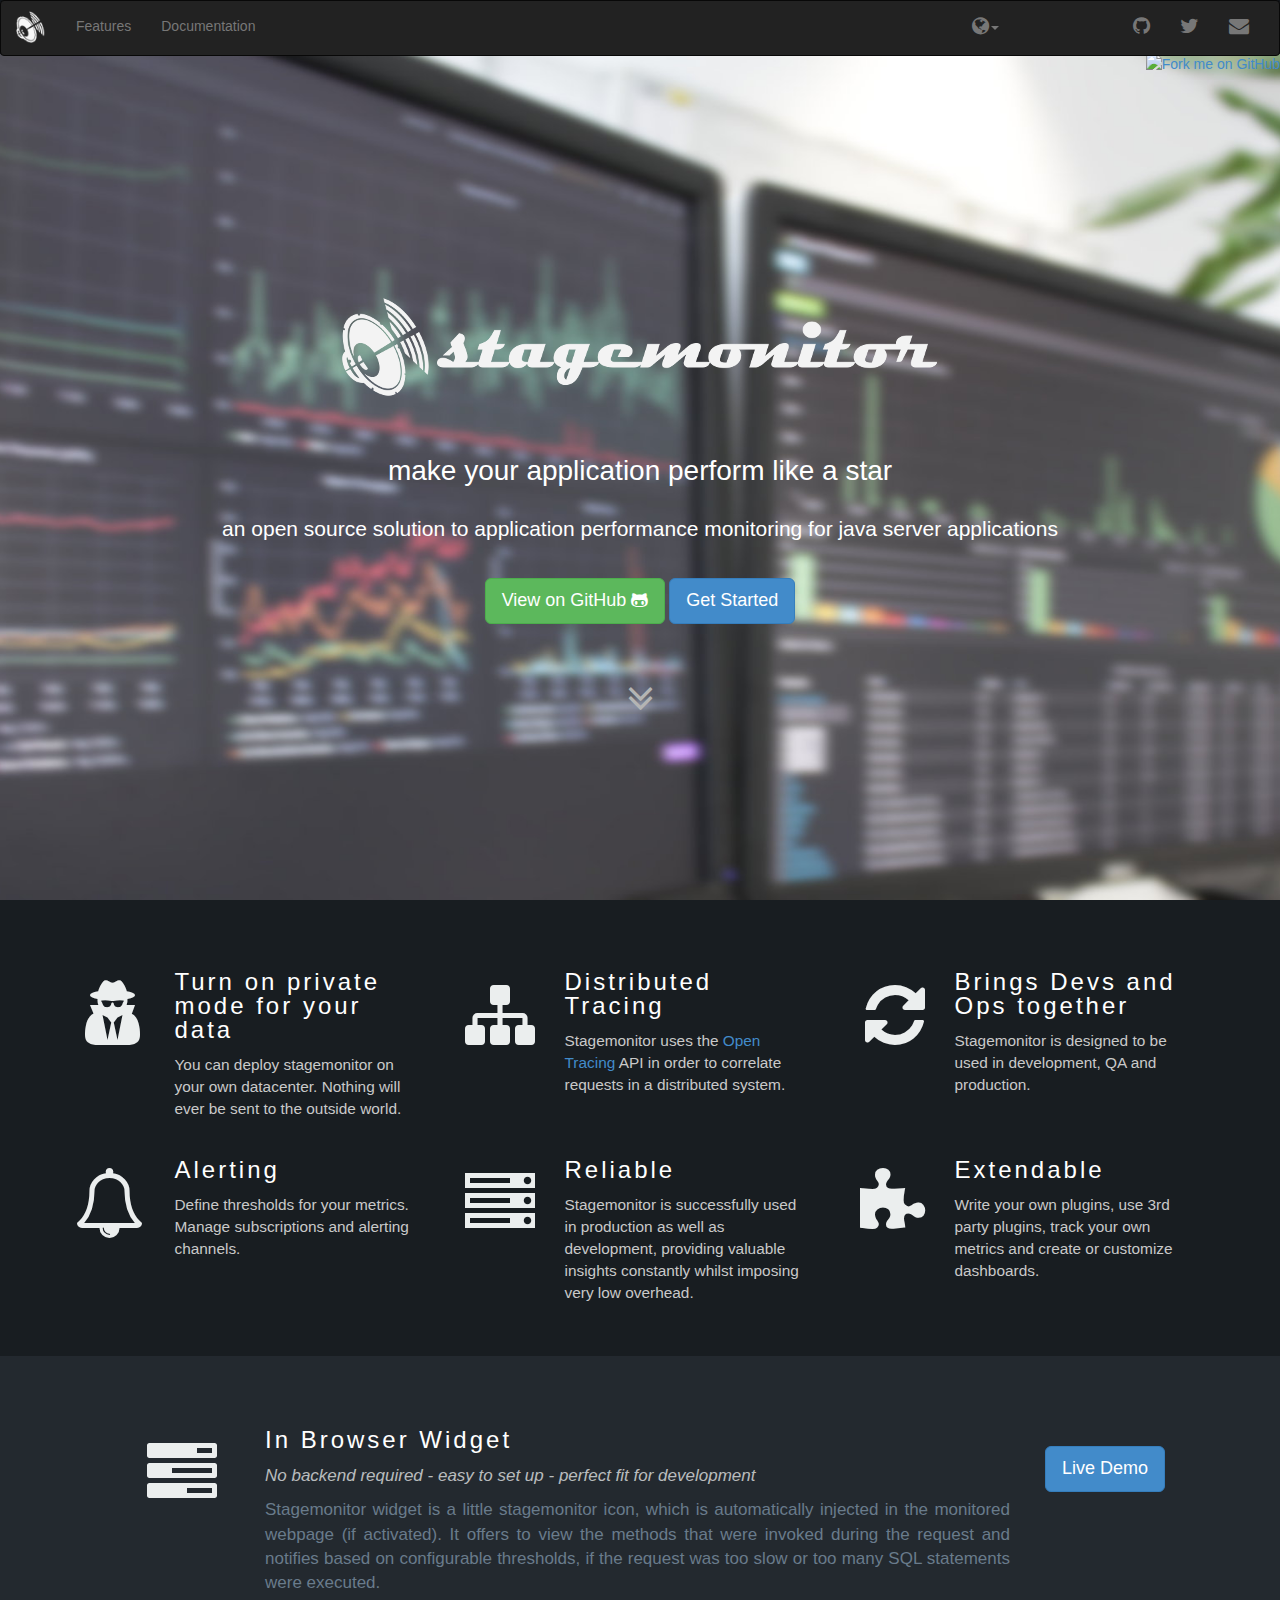
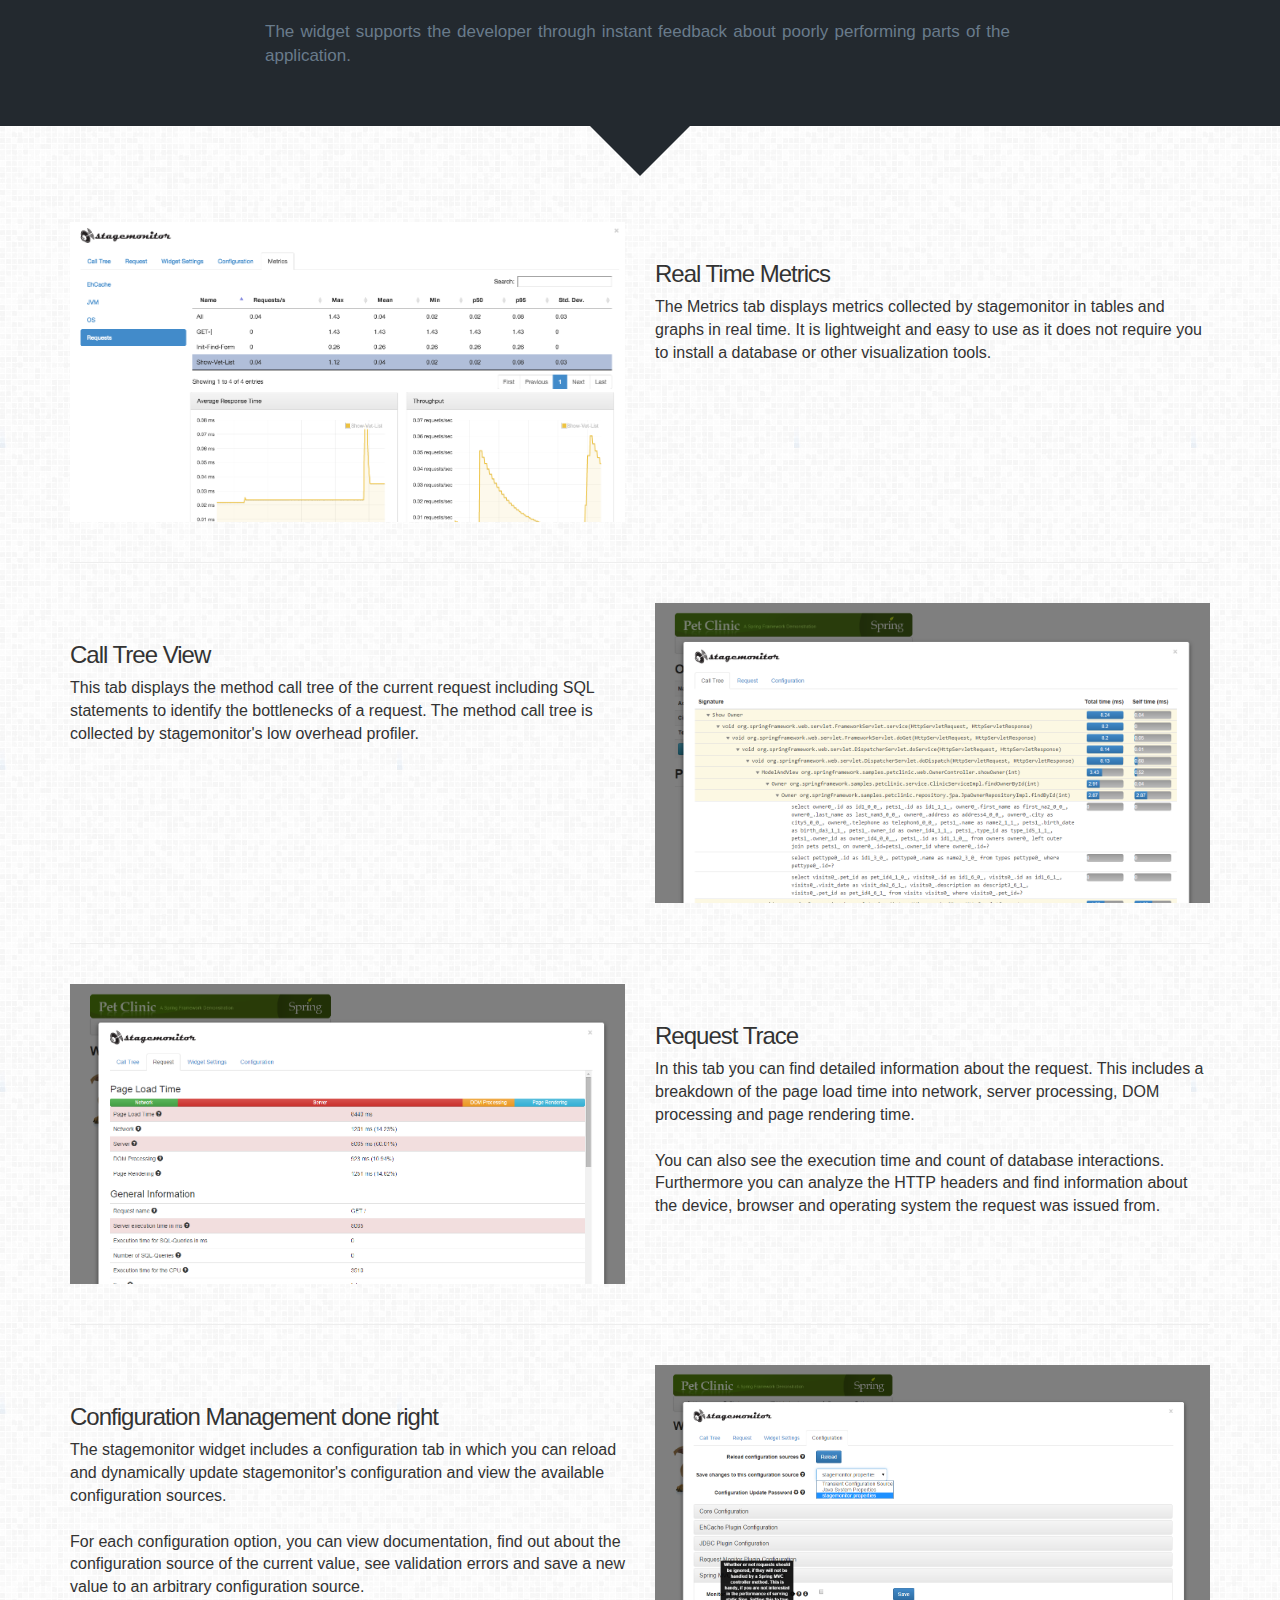
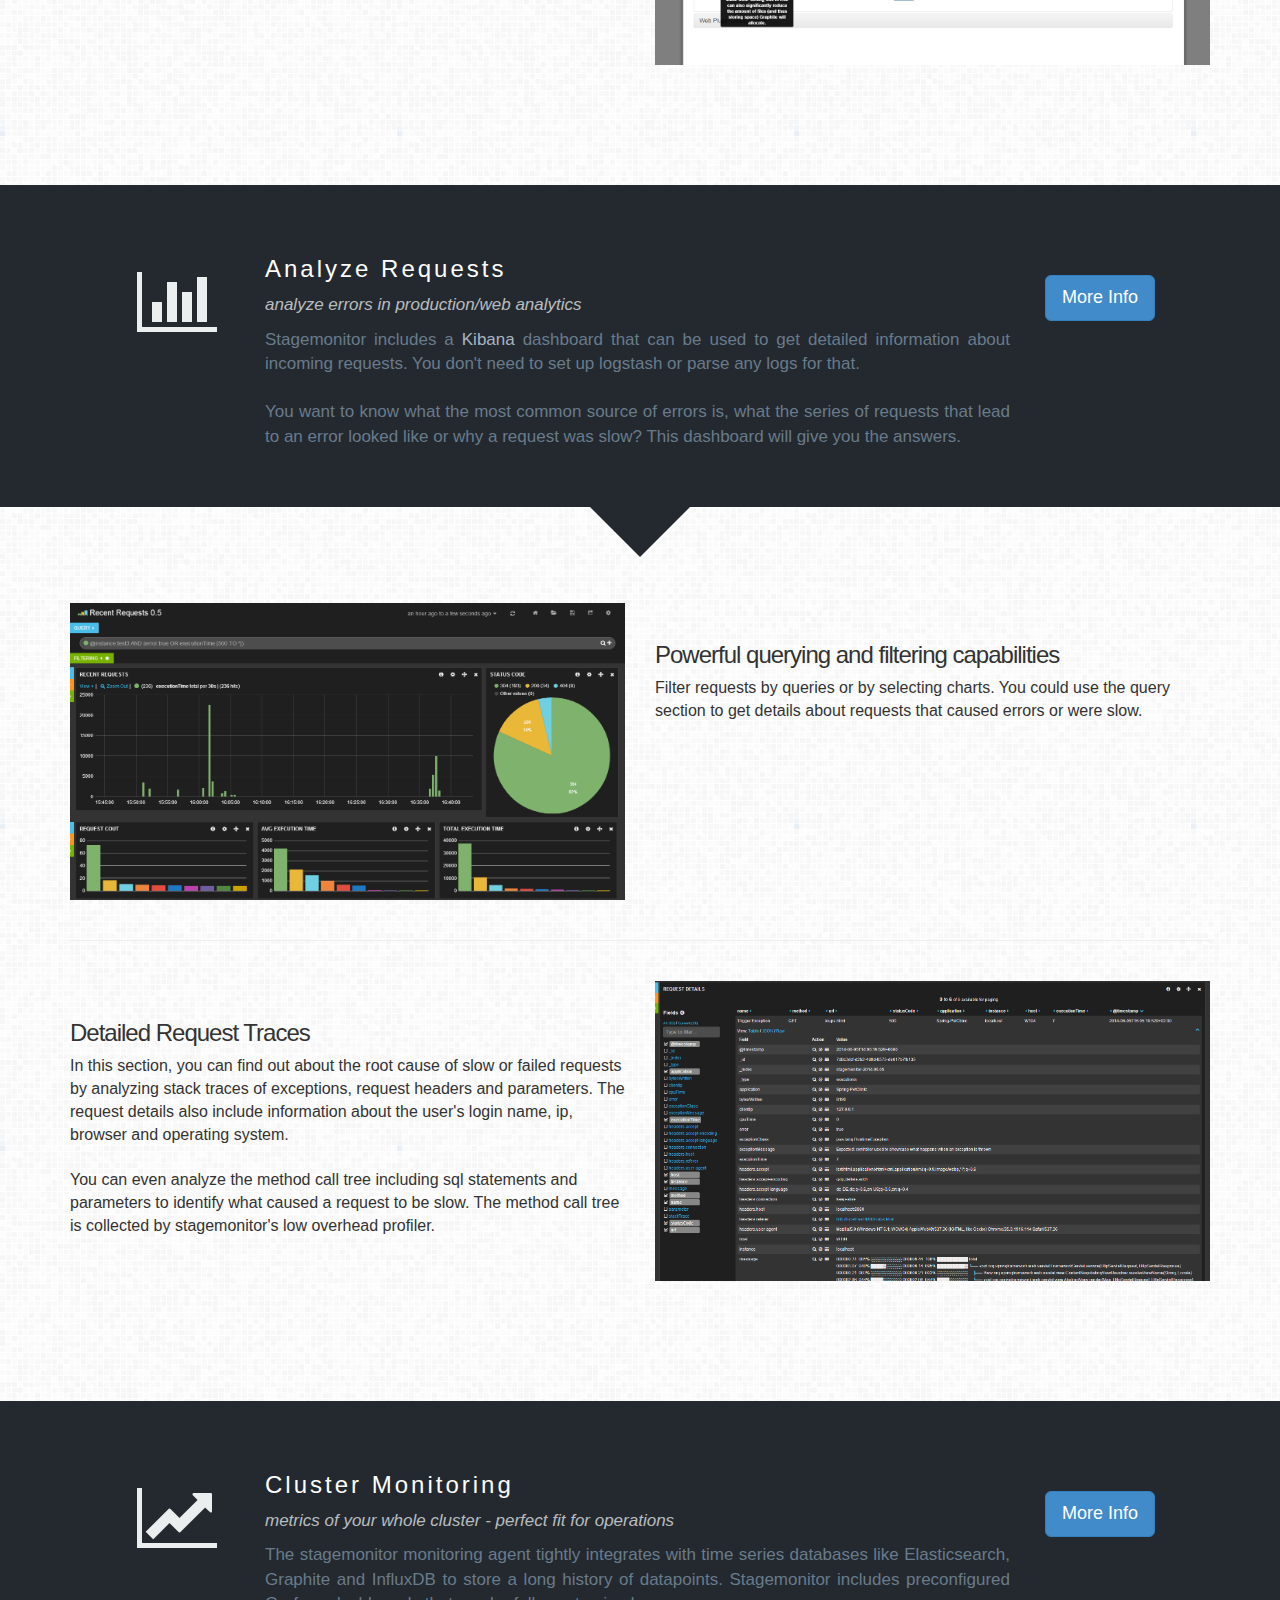
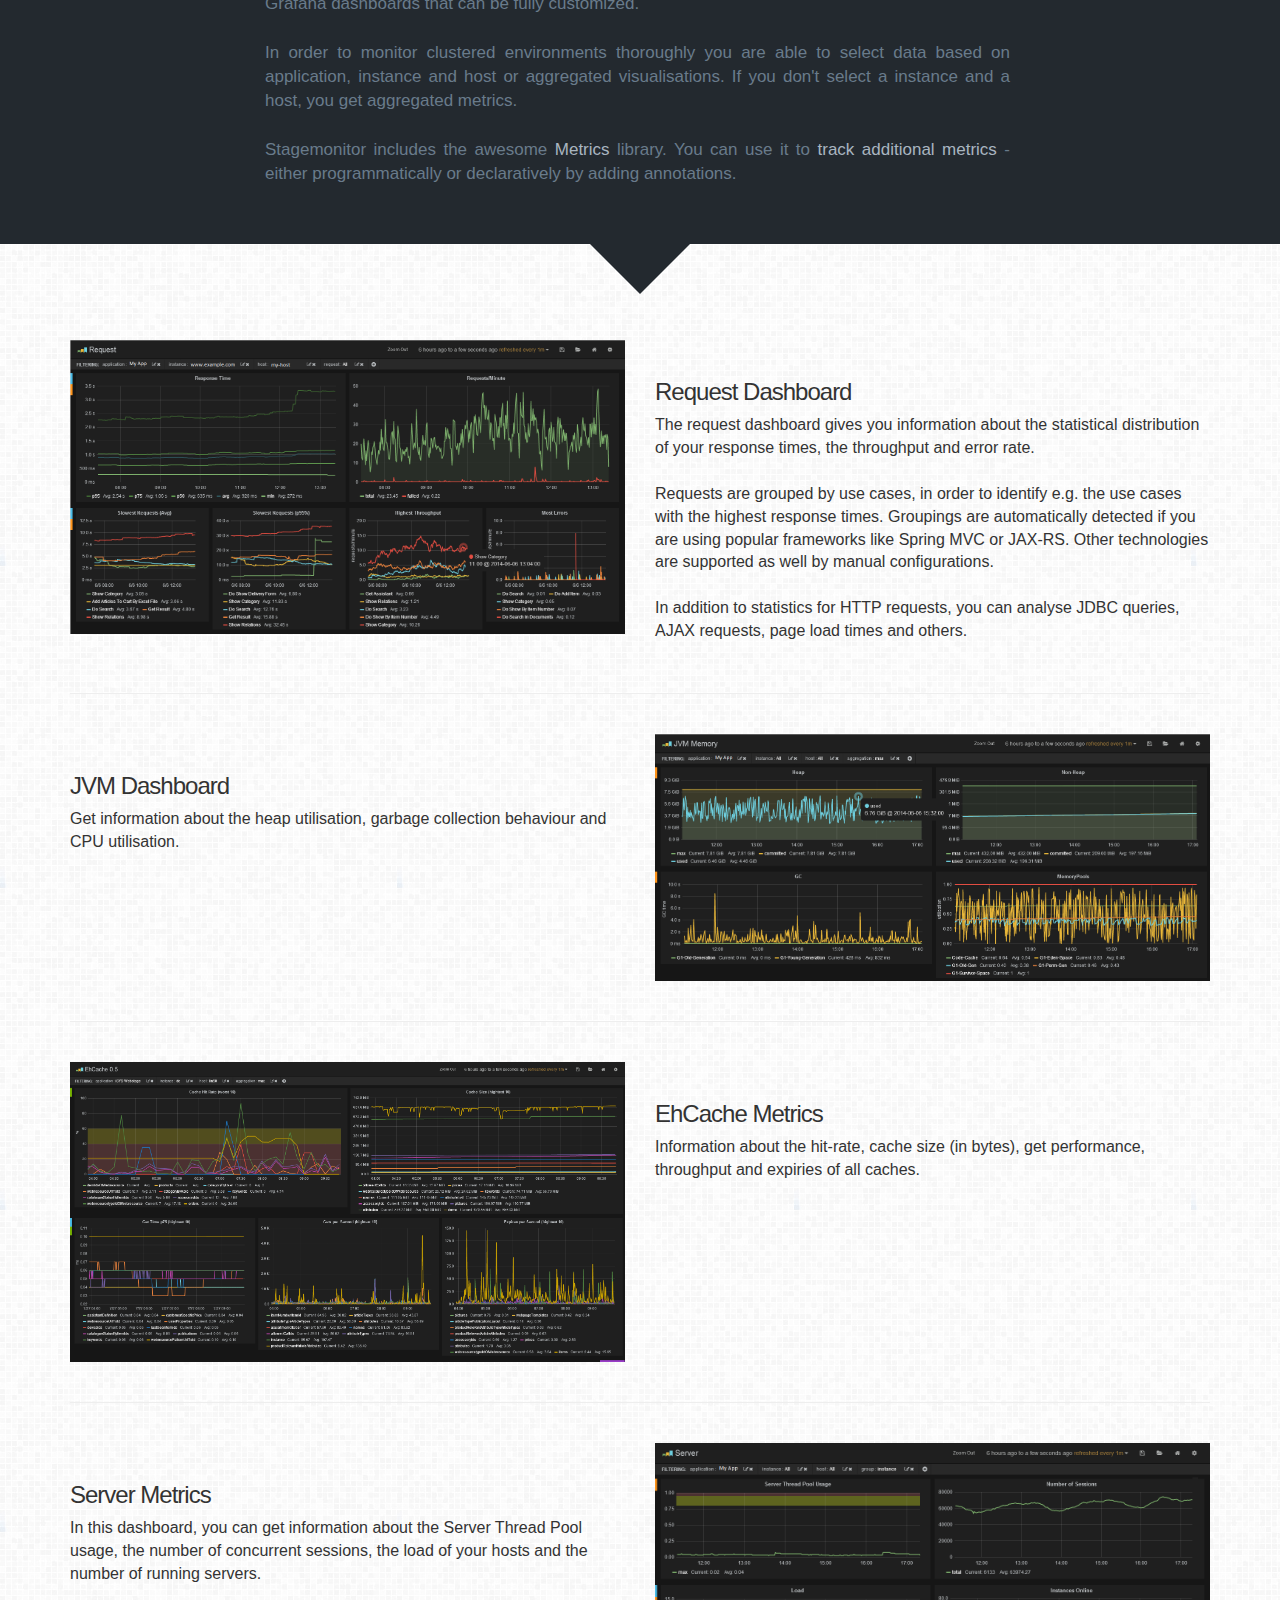
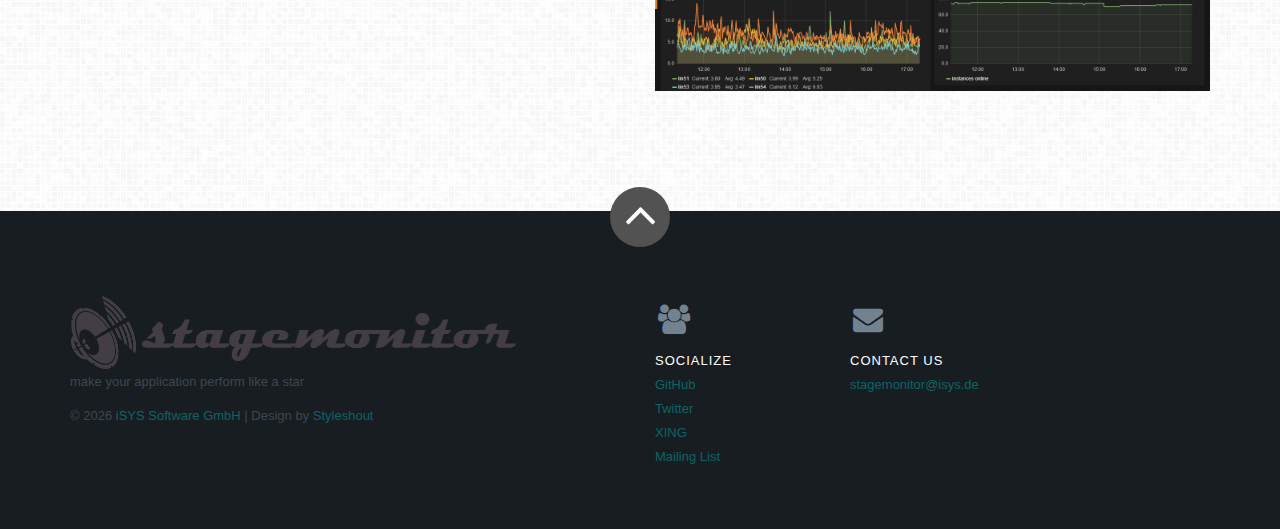
==== commit d12b1f3c: "deploy site" ====
--- a/index.html
+++ b/index.html
@@ -6,4 +6,4 @@
 
 		ga('create', 'UA-53233933-1', 'auto');
 		ga('send', 'pageview');
-	</script> </head> <body class=index> <header> <nav class="navbar navbar-inverse" role=navigation> <div class=container-fluid id=navfluid> <div class=navbar-header> <button type=button class=navbar-toggle data-toggle=collapse data-target="#navigationbar"> <span class=sr-only>Toggle navigation</span> <span class=icon-bar></span> <span class=icon-bar></span> <span class=icon-bar></span> </button> <a id=logo class="navbar-brand smoothscroll" href="#hero"><img alt=stagemonitor width=30px src="/images/logo-b2862ffb.png"></a> </div> <div class="collapse navbar-collapse" id=navigationbar> <ul class="nav navbar-nav"> <li><a class=smoothscroll href="#overview">Features</a></li> <li><a href="https://github.com/stagemonitor/stagemonitor/wiki">Documentation</a></li> </ul> <ul class="nav navbar-nav navbar-right header-social"> <li class=dropdown> <a href="#" id=languages class=dropdown-toggle data-toggle=dropdown role=button aria-expanded=false><i class="fa fa-globe"></i><span class=caret></span></a> <ul class=dropdown-menu styleClass=dropdown-menu-small role=menu> <li><a id=de href="/de" class=language> <img src="/images/germany-flag-square-icon-64-f0e66f2a.png" class=icon-small>&nbsp;&nbsp;Deutsch</a></li> <li><a id=en href="/" class=language> <img src="/images/united-kingdom-flag-square-icon-64-cea4e266.png" class=icon-small>&nbsp;&nbsp;English</a></li> </ul> </li> <li> <iframe allowtransparency=true class=github-btn frameborder=false height=20 scrolling=0 src="//ghbtns.com/github-btn.html?user=stagemonitor&repo=stagemonitor&type=watch&count=true&size=small" title="Star on GitHub" width=104></iframe> </li> <li><a href="https://github.com/stagemonitor/stagemonitor"><i class="fa fa-github"></i></a></li> <li><a href="https://twitter.com/stagemonitor"><i class="fa fa-twitter"></i></a></li> <li><a href="https://github.com/stagemonitor/stagemonitor-mailinglist"><i class="fa fa-envelope"></i></a></li> </ul> </div> </div> </nav> </header> <section id=hero class=jumbotron> <div class=container id=hero-body> <div class=row> <div class="row hidden-xs"> <a href="https://github.com/stagemonitor/stagemonitor"> <img style="position: absolute; top: 54px; right: 0; border: 0;" src="https://camo.githubusercontent.com/38ef81f8aca64bb9a64448d0d70f1308ef5341ab/68747470733a2f2f73332e616d617a6f6e6177732e636f6d2f6769746875622f726962626f6e732f666f726b6d655f72696768745f6461726b626c75655f3132313632312e706e67" alt="Fork me on GitHub" data-canonical-src="https://s3.amazonaws.com/github/ribbons/forkme_right_darkblue_121621.png"> </a> </div> </div> <div id=hero-content class=row> <div class=col-lg-12> <div class=hero-text> <img src="/images/stagemonitor-logo-light-big-83147f6a.png" class="img-responsive center-block"/> <br> <h2>make your application perform like a star</h2> <p>an open source solution to application performance monitoring for java server applications</p> </div> <div class=buttons> <a class="btn btn-success btn-lg" href="https://github.com/stagemonitor/stagemonitor">View on GitHub <i class="fa fa-github-alt"></i></a> <a class="btn btn-primary btn-lg" href="https://github.com/stagemonitor/stagemonitor/wiki/Installation">Get Started</a> </div> </div> </div> <div class="row bottom"> <p class=scrolldown> <a class="btn btn-circle page-scroll smoothscroll" href="#overview"> <i class="fa fa-angle-double-down"></i> </a> </p> </div> </div> </section> <section id=overview class=overview> <div class=container> <div class=row> <div class=col-md-4> <div class=col-md-3> <i class="fa fa-user-secret big-fa fa-5x"></i> </div> <div class=col-md-9> <h2>Turn on private mode for your data</h2> <p>You can deploy stagemonitor on your own datacenter. Nothing will ever be sent to the outside world.</p> </div> </div> <div class=col-md-4> <div class=col-md-3> <i class="fa fa-sitemap big-fa fa-5x"></i> </div> <div class=col-md-9> <h2>Distributed Tracing</h2> <p>Stagemonitor uses the <a href="//opentracing.io/" target=_blank>Open Tracing</a> API in order to correlate requests in a distributed system.</p> </div> </div> <div class=col-md-4> <div class=col-md-3> <i class="fa fa-refresh big-fa fa-5x"></i> </div> <div class=col-md-9> <h2>Brings Devs and Ops together</h2> <p>Stagemonitor is designed to be used in development, QA and production.</p> </div> </div> </div> <div class=row> <div class=col-md-4> <div class=col-md-3> <i class="fa fa-bell-o big-fa fa-5x"></i> </div> <div class=col-md-9> <h2>Alerting</h2> <p>Define thresholds for your metrics. Manage subscriptions and alerting channels.</p> </div> </div> <div class=col-md-4> <div class=col-md-3> <i class="fa fa-server big-fa fa-5x"></i> </div> <div class=col-md-9> <h2>Reliable</h2> <p>Stagemonitor is successfully used in production as well as development, providing valuable insights constantly whilst imposing very low overhead.</p> </div> </div> <div class=col-md-4> <div class=col-md-3> <i class="fa fa-puzzle-piece big-fa fa-5x"></i> </div> <div class=col-md-9> <h2>Extendable</h2> <p>Write your own plugins, use 3rd party plugins, track your own metrics and create or customize dashboards.</p> </div> </div> </div> </div> </section> <section id=features> <section id=in-browser-widget class=feature-overview> <div class=container> <div class=row> <div class=col-lg-2> <i class="fa fa-tasks big-fa fa-5x"></i> </div> <div class=col-lg-8> <h2>In Browser Widget</h2> <p class=feature-short-desc>No backend required - easy to set up - perfect fit for development</p> <p>Stagemonitor widget is a little stagemonitor icon, which is automatically injected in the monitored webpage (if activated). It offers to view the methods that were invoked during the request and notifies based on configurable thresholds, if the request was too slow or too many SQL statements were executed. <br><br> The widget supports the developer through instant feedback about poorly performing parts of the application.</p> </div> <div class=col-lg-2> <a class="btn btn-lg btn-primary live-demo" target=_blank href="//stagemonitor-demo.isys-software.de/">Live Demo</a> </div> </div> </div> </section> <section class="features content"> <div class=container> <div class="row featurette"> <div class="col-md-6 pull-right"> <h3 class=featurette-heading>Real Time Metrics</h3> <p>The Metrics tab displays metrics collected by stagemonitor in tables and graphs in real time. It is lightweight and easy to use as it does not require you to install a database or other visualization tools.</p> </div> <div class=col-md-6> <div class="columns item"> <div class=item-wrap> <a href="/images/widget-metrics-tab-2928454d.png" class=img-responsive data-imagelightbox=a> <img src="/images/widget-metrics-tab-2928454d.png" alt="Widget Metrics Tab"> <div class=overlay></div> <div class=link-icon><i class="fa fa-plus"></i></div> </a> </div> </div> </div> </div> <hr class=featurette-divider> <div class="row featurette"> <div class="col-md-6 "> <h3 class=featurette-heading>Call Tree View</h3> <p>This tab displays the method call tree of the current request including SQL statements to identify the bottlenecks of a request. The method call tree is collected by stagemonitor's low overhead profiler.</p> </div> <div class=col-md-6> <div class="columns item"> <div class=item-wrap> <a href="/images/widget-call-tree-c778a9d9.png" class=img-responsive data-imagelightbox=a> <img src="/images/widget-call-tree-c778a9d9.png" alt="Call Tree View"> <div class=overlay></div> <div class=link-icon><i class="fa fa-plus"></i></div> </a> </div> </div> </div> </div> <hr class=featurette-divider> <div class="row featurette"> <div class="col-md-6 pull-right"> <h3 class=featurette-heading>Request Trace</h3> <p>In this tab you can find detailed information about the request. This includes a breakdown of the page load time into network, server processing, DOM processing and page rendering time.<br><br> You can also see the execution time and count of database interactions.<br> Furthermore you can analyze the HTTP headers and find information about the device, browser and operating system the request was issued from.</p> </div> <div class=col-md-6> <div class="columns item"> <div class=item-wrap> <a href="/images/widget-request-trace-977c2b24.png" class=img-responsive data-imagelightbox=a> <img src="/images/widget-request-trace-977c2b24.png" alt="Request Trace"> <div class=overlay></div> <div class=link-icon><i class="fa fa-plus"></i></div> </a> </div> </div> </div> </div> <hr class=featurette-divider> <div class="row featurette"> <div class="col-md-6 "> <h3 class=featurette-heading>Configuration Management done right</h3> <p>The stagemonitor widget includes a configuration tab in which you can reload and dynamically update stagemonitor's configuration and view the available configuration sources.<br><br> For each configuration option, you can view documentation, find out about the configuration source of the current value, see validation errors and save a new value to an arbitrary configuration source.</p> </div> <div class=col-md-6> <div class="columns item"> <div class=item-wrap> <a href="/images/widget-configuration-1d36641e.png" class=img-responsive data-imagelightbox=a> <img src="/images/widget-configuration-1d36641e.png" alt="Configuration Management"> <div class=overlay></div> <div class=link-icon><i class="fa fa-plus"></i></div> </a> </div> </div> </div> </div> </div> </section> <section id=analyze-requests class=feature-overview> <div class=container> <div class=row> <div class=col-lg-2> <i class="fa fa-bar-chart-o big-fa fa-5x"></i> </div> <div class=col-lg-8> <h2>Analyze Requests</h2> <p class=feature-short-desc>analyze errors in production/web analytics</p> <p>Stagemonitor includes a <a href="//www.elasticsearch.org/overview/kibana/">Kibana</a> dashboard that can be used to get detailed information about incoming requests. You don't need to set up logstash or parse any logs for that.<br><br> You want to know what the most common source of errors is, what the series of requests that lead to an error looked like or why a request was slow? This dashboard will give you the answers.</p> </div> <div class=col-lg-2> <a class="btn btn-lg btn-primary live-demo" target=_blank href="https://github.com/stagemonitor/stagemonitor/wiki/Request-Analysis-Dashboard">More Info</a> </div> </div> </div> </section> <section class="features content"> <div class=container> <div class="row featurette"> <div class="col-md-6 pull-right"> <h3 class=featurette-heading>Powerful querying and filtering capabilities</h3> <p>Filter requests by queries or by selecting charts. You could use the query section to get details about requests that caused errors or were slow.</p> </div> <div class=col-md-6> <div class="columns item"> <div class=item-wrap> <a href="/images/stagemonitor-kibana-filter-82ebfe6d.png" class=img-responsive data-imagelightbox=a> <img src="/images/stagemonitor-kibana-filter-82ebfe6d.png" alt="Filter Requests"> <div class=overlay></div> <div class=link-icon><i class="fa fa-plus"></i></div> </a> </div> </div> </div> </div> <hr class=featurette-divider> <div class="row featurette"> <div class="col-md-6 "> <h3 class=featurette-heading>Detailed Request Traces</h3> <p>In this section, you can find out about the root cause of slow or failed requests by analyzing stack traces of exceptions, request headers and parameters. The request details also include information about the user's login name, ip, browser and operating system. <br><br> You can even analyze the method call tree including sql statements and parameters to identify what caused a request to be slow. The method call tree is collected by stagemonitor's low overhead profiler.</p> </div> <div class=col-md-6> <div class="columns item"> <div class=item-wrap> <a href="/images/stagemonitor-kibana-details-a29e7811.png" class=img-responsive data-imagelightbox=a> <img src="/images/stagemonitor-kibana-details-a29e7811.png" alt="Request Details"> <div class=overlay></div> <div class=link-icon><i class="fa fa-plus"></i></div> </a> </div> </div> </div> </div> </div> </section> <section id=grafana-dashboards class=feature-overview> <div class=container> <div class=row> <div class=col-lg-2> <i class="fa fa-line-chart big-fa fa-5x"></i> </div> <div class=col-lg-8> <h2>Cluster Monitoring</h2> <p class=feature-short-desc>metrics of your whole cluster - perfect fit for operations</p> <p>The stagemonitor monitoring agent tightly integrates with time series databases like Elasticsearch, Graphite and InfluxDB to store a long history of datapoints. Stagemonitor includes preconfigured Grafana dashboards that can be fully customized. <br><br> In order to monitor clustered environments thoroughly you are able to select data based on application, instance and host or aggregated visualisations. If you don't select a instance and a host, you get aggregated metrics.<br><br> Stagemonitor includes the awesome <a href="//metrics.codahale.com/">Metrics</a> library. You can use it to <a href="https://github.com/stagemonitor/stagemonitor/wiki/Track-your-own-metrics">track additional metrics</a> - either programmatically or declaratively by adding annotations.</p> </div> <div class=col-lg-2> <a class="btn btn-lg btn-primary live-demo" target=_blank href="https://github.com/stagemonitor/stagemonitor/wiki/Dashboards">More Info</a> </div> </div> </div> </section> <section class="features content"> <div class=container> <div class="row featurette"> <div class="col-md-6 pull-right"> <h3 class=featurette-heading>Request Dashboard</h3> <p>The request dashboard gives you information about the statistical distribution of your response times, the throughput and error rate. <br><br> Requests are grouped by use cases, in order to identify e.g. the use cases with the highest response times. Groupings are automatically detected if you are using popular frameworks like Spring MVC or JAX-RS. Other technologies are supported as well by manual configurations. <br><br> In addition to statistics for HTTP requests, you can analyse JDBC queries, AJAX requests, page load times and others.</p> </div> <div class=col-md-6> <div class="columns item"> <div class=item-wrap> <a href="/images/dashboard-request-65c14245.png" class=img-responsive data-imagelightbox=a> <img src="/images/dashboard-request-65c14245.png" alt="Request Dashboard"> <div class=overlay></div> <div class=link-icon><i class="fa fa-plus"></i></div> </a> </div> </div> </div> </div> <hr class=featurette-divider> <div class="row featurette"> <div class="col-md-6 "> <h3 class=featurette-heading>JVM Dashboard</h3> <p>Get information about the heap utilisation, garbage collection behaviour and CPU utilisation.</p> </div> <div class=col-md-6> <div class="columns item"> <div class=item-wrap> <a href="/images/dashboard-memory-e051c90a.png" class=img-responsive data-imagelightbox=a> <img src="/images/dashboard-memory-e051c90a.png" alt="JVM Memory Dashboard"> <div class=overlay></div> <div class=link-icon><i class="fa fa-plus"></i></div> </a> </div> </div> </div> </div> <hr class=featurette-divider> <div class="row featurette"> <div class="col-md-6 pull-right"> <h3 class=featurette-heading>EhCache Metrics</h3> <p>Information about the hit-rate, cache size (in bytes), get performance, throughput and expiries of all caches.</p> </div> <div class=col-md-6> <div class="columns item"> <div class=item-wrap> <a href="/images/dashboard-ehcache-ea211ee8.png" class=img-responsive data-imagelightbox=a> <img src="/images/dashboard-ehcache-ea211ee8.png" alt="EhCache Dashboard"> <div class=overlay></div> <div class=link-icon><i class="fa fa-plus"></i></div> </a> </div> </div> </div> </div> <hr class=featurette-divider> <div class="row featurette"> <div class="col-md-6 "> <h3 class=featurette-heading>Server Metrics</h3> <p>In this dashboard, you can get information about the Server Thread Pool usage, the number of concurrent sessions, the load of your hosts and the number of running servers.</p> </div> <div class=col-md-6> <div class="columns item"> <div class=item-wrap> <a href="/images/dashboard-server-1134fea9.png" class=img-responsive data-imagelightbox=a> <img src="/images/dashboard-server-1134fea9.png" alt="Server Dashboard"> <div class=overlay></div> <div class=link-icon><i class="fa fa-plus"></i></div> </a> </div> </div> </div> </div> </div> </section> </section> <section id=team style="display: none"> <div class=container> <div class=row> <div class="col-lg-12 text-center"> <h2 class=section-heading>Developed By</h2> </div> </div> <div class="row center"> <div class=col-sm-3> </div> <div class=col-sm-3> <div class=team-member> <img src="/images/liebhaeuser-8d7eb0c5.jpg" class="img-responsive img-circle" alt=""> <h4>Andreas Liebhäuser</h4> <p class=text-muted>Project Lead</p> <ul class="list-inline social-buttons"> <li><a href="https://github.com/liebhaeuser"><i class="fa fa-github"></i></a> </li> </ul> </div> </div> <div class=col-sm-3> <div class=team-member> <img src="/images/Trampusch-7a5acf24.jpg" class="img-responsive img-circle" alt=""> <h4>Fabian Trampusch</h4> <p class=text-muted>Developer</p> <ul class="list-inline social-buttons"> <li><a href="https://github.com/trampi"><i class="fa fa-github"></i></a> </li> <li><a href="https://twitter.com/trampi4"><i class="fa fa-twitter"></i></a> </li> <li><a href="//trampusch.info/"><i class="fa fa-globe"></i></a> </li> </ul> </div> </div> <div class=col-sm-3> </div> </div> <div class=row> <div class="col-lg-12 text-center"> <h3 class="section-subheading text-muted"> <a href="https://github.com/stagemonitor/stagemonitor/network/members">Join the team.</a></h3> </div> </div> </div> </section> <footer> <div class=container> <div class=row> <div class=col-lg-6> <div class=footer-logo> <a href="#"> <img src="/images/footer-logo2-90a5c093.png" alt="stagemonitor logo" class=img-responsive /> </a> </div> <p>make your application perform like a star</p> <p class=copyright> &copy; <script>document.write(new Date().getFullYear());</script> <a href="https://www.isys.de">iSYS Software GmbH</a> | Design by <a title=Styleshout href="//www.styleshout.com/">Styleshout</a> </p> </div> <div class="col-lg-2 socialize"> <i class="fa fa-users"></i> <h3 class=social>socialize</h3> <ul> <li><a href="https://github.com/stagemonitor/stagemonitor">GitHub</a></li> <li><a href="https://twitter.com/stagemonitor">Twitter</a></li> <li><a href="https://plus.google.com/+FelixB">GooglePlus</a></li> <li><a href="https://www.xing.com/profile/Felix_Barnsteiner">XING</a></li> <li><a href="https://github.com/stagemonitor/stagemonitor-mailinglist">Mailing List</a></li> </ul> </div> <div class="col-lg-3 socialize"> <i class="fa fa-envelope"></i> <h3 class=contact>contact us</h3> <ul> <li><a href="mailto:andreas.liebhaeuser@isys.de">andreas.liebhaeuser@isys.de</a></li> </ul> </div> <div id=go-top> <a class=smoothscroll title="Back to Top" href="#hero"><i class="fa fa-angle-up fa-4x"></i></a> </div> </div> </div> </footer> <script src="/javascripts/all-f5d0673f.js"></script> </body> </html>+	</script> </head> <body class=index> <header> <nav class="navbar navbar-inverse" role=navigation> <div class=container-fluid id=navfluid> <div class=navbar-header> <button type=button class=navbar-toggle data-toggle=collapse data-target="#navigationbar"> <span class=sr-only>Toggle navigation</span> <span class=icon-bar></span> <span class=icon-bar></span> <span class=icon-bar></span> </button> <a id=logo class="navbar-brand smoothscroll" href="#hero"><img alt=stagemonitor width=30px src="/images/logo-b2862ffb.png"></a> </div> <div class="collapse navbar-collapse" id=navigationbar> <ul class="nav navbar-nav"> <li><a class=smoothscroll href="#overview">Features</a></li> <li><a href="https://github.com/stagemonitor/stagemonitor/wiki">Documentation</a></li> </ul> <ul class="nav navbar-nav navbar-right header-social"> <li class=dropdown> <a href="#" id=languages class=dropdown-toggle data-toggle=dropdown role=button aria-expanded=false><i class="fa fa-globe"></i><span class=caret></span></a> <ul class=dropdown-menu styleClass=dropdown-menu-small role=menu> <li><a id=de href="/de" class=language> <img src="/images/germany-flag-square-icon-64-f0e66f2a.png" class=icon-small>&nbsp;&nbsp;Deutsch</a></li> <li><a id=en href="/" class=language> <img src="/images/united-kingdom-flag-square-icon-64-cea4e266.png" class=icon-small>&nbsp;&nbsp;English</a></li> </ul> </li> <li> <iframe allowtransparency=true class=github-btn frameborder=false height=20 scrolling=0 src="http://ghbtns.com/github-btn.html?user=stagemonitor&repo=stagemonitor&type=watch&count=true&size=small" title="Star on GitHub" width=104></iframe> </li> <li><a href="https://github.com/stagemonitor/stagemonitor"><i class="fa fa-github"></i></a></li> <li><a href="https://twitter.com/stagemonitor"><i class="fa fa-twitter"></i></a></li> <li><a href="https://github.com/stagemonitor/stagemonitor-mailinglist"><i class="fa fa-envelope"></i></a></li> </ul> </div> </div> </nav> </header> <section id=hero class=jumbotron> <div class=container id=hero-body> <div class=row> <div class="row hidden-xs"> <a href="https://github.com/stagemonitor/stagemonitor"> <img style="position: absolute; top: 54px; right: 0; border: 0;" src="https://camo.githubusercontent.com/38ef81f8aca64bb9a64448d0d70f1308ef5341ab/68747470733a2f2f73332e616d617a6f6e6177732e636f6d2f6769746875622f726962626f6e732f666f726b6d655f72696768745f6461726b626c75655f3132313632312e706e67" alt="Fork me on GitHub" data-canonical-src="https://s3.amazonaws.com/github/ribbons/forkme_right_darkblue_121621.png"> </a> </div> </div> <div id=hero-content class=row> <div class=col-lg-12> <div class=hero-text> <img src="/images/stagemonitor-logo-light-big-83147f6a.png" class="img-responsive center-block"/> <br> <h2>make your application perform like a star</h2> <p>an open source solution to application performance monitoring for java server applications</p> </div> <div class=buttons> <a class="btn btn-success btn-lg" href="https://github.com/stagemonitor/stagemonitor">View on GitHub <i class="fa fa-github-alt"></i></a> <a class="btn btn-primary btn-lg" href="https://github.com/stagemonitor/stagemonitor/wiki/Installation">Get Started</a> </div> </div> </div> <div class="row bottom"> <p class=scrolldown> <a class="btn btn-circle page-scroll smoothscroll" href="#overview"> <i class="fa fa-angle-double-down"></i> </a> </p> </div> </div> </section> <section id=overview class=overview> <div class=container> <div class=row> <div class=col-md-4> <div class=col-md-3> <i class="fa fa-user-secret big-fa fa-5x"></i> </div> <div class=col-md-9> <h2>Turn on private mode for your data</h2> <p>You can deploy stagemonitor on your own datacenter. Nothing will ever be sent to the outside world.</p> </div> </div> <div class=col-md-4> <div class=col-md-3> <i class="fa fa-sitemap big-fa fa-5x"></i> </div> <div class=col-md-9> <h2>Distributed Tracing</h2> <p>Stagemonitor uses the <a href="http://opentracing.io/" target=_blank>Open Tracing</a> API in order to correlate requests in a distributed system.</p> </div> </div> <div class=col-md-4> <div class=col-md-3> <i class="fa fa-refresh big-fa fa-5x"></i> </div> <div class=col-md-9> <h2>Brings Devs and Ops together</h2> <p>Stagemonitor is designed to be used in development, QA and production.</p> </div> </div> </div> <div class=row> <div class=col-md-4> <div class=col-md-3> <i class="fa fa-bell-o big-fa fa-5x"></i> </div> <div class=col-md-9> <h2>Alerting</h2> <p>Define thresholds for your metrics. Manage subscriptions and alerting channels.</p> </div> </div> <div class=col-md-4> <div class=col-md-3> <i class="fa fa-server big-fa fa-5x"></i> </div> <div class=col-md-9> <h2>Reliable</h2> <p>Stagemonitor is successfully used in production as well as development, providing valuable insights constantly whilst imposing very low overhead.</p> </div> </div> <div class=col-md-4> <div class=col-md-3> <i class="fa fa-puzzle-piece big-fa fa-5x"></i> </div> <div class=col-md-9> <h2>Extendable</h2> <p>Write your own plugins, use 3rd party plugins, track your own metrics and create or customize dashboards.</p> </div> </div> </div> </div> </section> <section id=features> <section id=in-browser-widget class=feature-overview> <div class=container> <div class=row> <div class=col-lg-2> <i class="fa fa-tasks big-fa fa-5x"></i> </div> <div class=col-lg-8> <h2>In Browser Widget</h2> <p class=feature-short-desc>No backend required - easy to set up - perfect fit for development</p> <p>Stagemonitor widget is a little stagemonitor icon, which is automatically injected in the monitored webpage (if activated). It offers to view the methods that were invoked during the request and notifies based on configurable thresholds, if the request was too slow or too many SQL statements were executed. <br><br> The widget supports the developer through instant feedback about poorly performing parts of the application.</p> </div> <div class=col-lg-2> <a class="btn btn-lg btn-primary live-demo" target=_blank href="http://stagemonitor-demo.isys-software.de/">Live Demo</a> </div> </div> </div> </section> <section class="features content"> <div class=container> <div class="row featurette"> <div class="col-md-6 pull-right"> <h3 class=featurette-heading>Real Time Metrics</h3> <p>The Metrics tab displays metrics collected by stagemonitor in tables and graphs in real time. It is lightweight and easy to use as it does not require you to install a database or other visualization tools.</p> </div> <div class=col-md-6> <div class="columns item"> <div class=item-wrap> <a href="/images/widget-metrics-tab-2928454d.png" class=img-responsive data-imagelightbox=a> <img src="/images/widget-metrics-tab-2928454d.png" alt="Widget Metrics Tab"> <div class=overlay></div> <div class=link-icon><i class="fa fa-plus"></i></div> </a> </div> </div> </div> </div> <hr class=featurette-divider> <div class="row featurette"> <div class="col-md-6 "> <h3 class=featurette-heading>Call Tree View</h3> <p>This tab displays the method call tree of the current request including SQL statements to identify the bottlenecks of a request. The method call tree is collected by stagemonitor's low overhead profiler.</p> </div> <div class=col-md-6> <div class="columns item"> <div class=item-wrap> <a href="/images/widget-call-tree-c778a9d9.png" class=img-responsive data-imagelightbox=a> <img src="/images/widget-call-tree-c778a9d9.png" alt="Call Tree View"> <div class=overlay></div> <div class=link-icon><i class="fa fa-plus"></i></div> </a> </div> </div> </div> </div> <hr class=featurette-divider> <div class="row featurette"> <div class="col-md-6 pull-right"> <h3 class=featurette-heading>Request Trace</h3> <p>In this tab you can find detailed information about the request. This includes a breakdown of the page load time into network, server processing, DOM processing and page rendering time.<br><br> You can also see the execution time and count of database interactions.<br> Furthermore you can analyze the HTTP headers and find information about the device, browser and operating system the request was issued from.</p> </div> <div class=col-md-6> <div class="columns item"> <div class=item-wrap> <a href="/images/widget-request-trace-977c2b24.png" class=img-responsive data-imagelightbox=a> <img src="/images/widget-request-trace-977c2b24.png" alt="Request Trace"> <div class=overlay></div> <div class=link-icon><i class="fa fa-plus"></i></div> </a> </div> </div> </div> </div> <hr class=featurette-divider> <div class="row featurette"> <div class="col-md-6 "> <h3 class=featurette-heading>Configuration Management done right</h3> <p>The stagemonitor widget includes a configuration tab in which you can reload and dynamically update stagemonitor's configuration and view the available configuration sources.<br><br> For each configuration option, you can view documentation, find out about the configuration source of the current value, see validation errors and save a new value to an arbitrary configuration source.</p> </div> <div class=col-md-6> <div class="columns item"> <div class=item-wrap> <a href="/images/widget-configuration-1d36641e.png" class=img-responsive data-imagelightbox=a> <img src="/images/widget-configuration-1d36641e.png" alt="Configuration Management"> <div class=overlay></div> <div class=link-icon><i class="fa fa-plus"></i></div> </a> </div> </div> </div> </div> </div> </section> <section id=analyze-requests class=feature-overview> <div class=container> <div class=row> <div class=col-lg-2> <i class="fa fa-bar-chart-o big-fa fa-5x"></i> </div> <div class=col-lg-8> <h2>Analyze Requests</h2> <p class=feature-short-desc>analyze errors in production/web analytics</p> <p>Stagemonitor includes a <a href="http://www.elasticsearch.org/overview/kibana/">Kibana</a> dashboard that can be used to get detailed information about incoming requests. You don't need to set up logstash or parse any logs for that.<br><br> You want to know what the most common source of errors is, what the series of requests that lead to an error looked like or why a request was slow? This dashboard will give you the answers.</p> </div> <div class=col-lg-2> <a class="btn btn-lg btn-primary live-demo" target=_blank href="https://github.com/stagemonitor/stagemonitor/wiki/Request-Analysis-Dashboard">More Info</a> </div> </div> </div> </section> <section class="features content"> <div class=container> <div class="row featurette"> <div class="col-md-6 pull-right"> <h3 class=featurette-heading>Powerful querying and filtering capabilities</h3> <p>Filter requests by queries or by selecting charts. You could use the query section to get details about requests that caused errors or were slow.</p> </div> <div class=col-md-6> <div class="columns item"> <div class=item-wrap> <a href="/images/stagemonitor-kibana-filter-82ebfe6d.png" class=img-responsive data-imagelightbox=a> <img src="/images/stagemonitor-kibana-filter-82ebfe6d.png" alt="Filter Requests"> <div class=overlay></div> <div class=link-icon><i class="fa fa-plus"></i></div> </a> </div> </div> </div> </div> <hr class=featurette-divider> <div class="row featurette"> <div class="col-md-6 "> <h3 class=featurette-heading>Detailed Request Traces</h3> <p>In this section, you can find out about the root cause of slow or failed requests by analyzing stack traces of exceptions, request headers and parameters. The request details also include information about the user's login name, ip, browser and operating system. <br><br> You can even analyze the method call tree including sql statements and parameters to identify what caused a request to be slow. The method call tree is collected by stagemonitor's low overhead profiler.</p> </div> <div class=col-md-6> <div class="columns item"> <div class=item-wrap> <a href="/images/stagemonitor-kibana-details-a29e7811.png" class=img-responsive data-imagelightbox=a> <img src="/images/stagemonitor-kibana-details-a29e7811.png" alt="Request Details"> <div class=overlay></div> <div class=link-icon><i class="fa fa-plus"></i></div> </a> </div> </div> </div> </div> </div> </section> <section id=grafana-dashboards class=feature-overview> <div class=container> <div class=row> <div class=col-lg-2> <i class="fa fa-line-chart big-fa fa-5x"></i> </div> <div class=col-lg-8> <h2>Cluster Monitoring</h2> <p class=feature-short-desc>metrics of your whole cluster - perfect fit for operations</p> <p>The stagemonitor monitoring agent tightly integrates with time series databases like Elasticsearch, Graphite and InfluxDB to store a long history of datapoints. Stagemonitor includes preconfigured Grafana dashboards that can be fully customized. <br><br> In order to monitor clustered environments thoroughly you are able to select data based on application, instance and host or aggregated visualisations. If you don't select a instance and a host, you get aggregated metrics.<br><br> Stagemonitor includes the awesome <a href="http://metrics.codahale.com/">Metrics</a> library. You can use it to <a href="https://github.com/stagemonitor/stagemonitor/wiki/Track-your-own-metrics">track additional metrics</a> - either programmatically or declaratively by adding annotations.</p> </div> <div class=col-lg-2> <a class="btn btn-lg btn-primary live-demo" target=_blank href="https://github.com/stagemonitor/stagemonitor/wiki/Dashboards">More Info</a> </div> </div> </div> </section> <section class="features content"> <div class=container> <div class="row featurette"> <div class="col-md-6 pull-right"> <h3 class=featurette-heading>Request Dashboard</h3> <p>The request dashboard gives you information about the statistical distribution of your response times, the throughput and error rate. <br><br> Requests are grouped by use cases, in order to identify e.g. the use cases with the highest response times. Groupings are automatically detected if you are using popular frameworks like Spring MVC or JAX-RS. Other technologies are supported as well by manual configurations. <br><br> In addition to statistics for HTTP requests, you can analyse JDBC queries, AJAX requests, page load times and others.</p> </div> <div class=col-md-6> <div class="columns item"> <div class=item-wrap> <a href="/images/dashboard-request-65c14245.png" class=img-responsive data-imagelightbox=a> <img src="/images/dashboard-request-65c14245.png" alt="Request Dashboard"> <div class=overlay></div> <div class=link-icon><i class="fa fa-plus"></i></div> </a> </div> </div> </div> </div> <hr class=featurette-divider> <div class="row featurette"> <div class="col-md-6 "> <h3 class=featurette-heading>JVM Dashboard</h3> <p>Get information about the heap utilisation, garbage collection behaviour and CPU utilisation.</p> </div> <div class=col-md-6> <div class="columns item"> <div class=item-wrap> <a href="/images/dashboard-memory-e051c90a.png" class=img-responsive data-imagelightbox=a> <img src="/images/dashboard-memory-e051c90a.png" alt="JVM Memory Dashboard"> <div class=overlay></div> <div class=link-icon><i class="fa fa-plus"></i></div> </a> </div> </div> </div> </div> <hr class=featurette-divider> <div class="row featurette"> <div class="col-md-6 pull-right"> <h3 class=featurette-heading>EhCache Metrics</h3> <p>Information about the hit-rate, cache size (in bytes), get performance, throughput and expiries of all caches.</p> </div> <div class=col-md-6> <div class="columns item"> <div class=item-wrap> <a href="/images/dashboard-ehcache-ea211ee8.png" class=img-responsive data-imagelightbox=a> <img src="/images/dashboard-ehcache-ea211ee8.png" alt="EhCache Dashboard"> <div class=overlay></div> <div class=link-icon><i class="fa fa-plus"></i></div> </a> </div> </div> </div> </div> <hr class=featurette-divider> <div class="row featurette"> <div class="col-md-6 "> <h3 class=featurette-heading>Server Metrics</h3> <p>In this dashboard, you can get information about the Server Thread Pool usage, the number of concurrent sessions, the load of your hosts and the number of running servers.</p> </div> <div class=col-md-6> <div class="columns item"> <div class=item-wrap> <a href="/images/dashboard-server-1134fea9.png" class=img-responsive data-imagelightbox=a> <img src="/images/dashboard-server-1134fea9.png" alt="Server Dashboard"> <div class=overlay></div> <div class=link-icon><i class="fa fa-plus"></i></div> </a> </div> </div> </div> </div> </div> </section> </section> <section id=team style="display: none"> <div class=container> <div class=row> <div class="col-lg-12 text-center"> <h2 class=section-heading>Developed By</h2> </div> </div> <div class="row center"> <div class=col-sm-3> </div> <div class=col-sm-3> <div class=team-member> <img src="/images/liebhaeuser-8d7eb0c5.jpg" class="img-responsive img-circle" alt=""> <h4>Andreas Liebhäuser</h4> <p class=text-muted>Project Lead</p> <ul class="list-inline social-buttons"> <li><a href="https://github.com/liebhaeuser"><i class="fa fa-github"></i></a> </li> </ul> </div> </div> <div class=col-sm-3> <div class=team-member> <img src="/images/Trampusch-7a5acf24.jpg" class="img-responsive img-circle" alt=""> <h4>Fabian Trampusch</h4> <p class=text-muted>Developer</p> <ul class="list-inline social-buttons"> <li><a href="https://github.com/trampi"><i class="fa fa-github"></i></a> </li> <li><a href="https://twitter.com/trampi4"><i class="fa fa-twitter"></i></a> </li> <li><a href="http://trampusch.info/"><i class="fa fa-globe"></i></a> </li> </ul> </div> </div> <div class=col-sm-3> </div> </div> <div class=row> <div class="col-lg-12 text-center"> <h3 class="section-subheading text-muted"> <a href="https://github.com/stagemonitor/stagemonitor/network/members">Join the team.</a></h3> </div> </div> </div> </section> <footer> <div class=container> <div class=row> <div class=col-lg-6> <div class=footer-logo> <a href="#"> <img src="/images/footer-logo2-90a5c093.png" alt="stagemonitor logo" class=img-responsive /> </a> </div> <p>make your application perform like a star</p> <p class=copyright> &copy; <script>document.write(new Date().getFullYear());</script> <a href="https://www.isys.de">iSYS Software GmbH</a> | Design by <a title=Styleshout href="http://www.styleshout.com/">Styleshout</a> </p> </div> <div class="col-lg-2 socialize"> <i class="fa fa-users"></i> <h3 class=social>socialize</h3> <ul> <li><a href="https://github.com/stagemonitor/stagemonitor">GitHub</a></li> <li><a href="https://twitter.com/stagemonitor">Twitter</a></li> <li><a href="https://www.xing.com/profile/Andreas_Liebhaeuser">XING</a></li> <li><a href="https://github.com/stagemonitor/stagemonitor-mailinglist">Mailing List</a></li> </ul> </div> <div class="col-lg-3 socialize"> <i class="fa fa-envelope"></i> <h3 class=contact>contact us</h3> <ul> <li><a href="mailto:stagemonitor@isys.de">stagemonitor@isys.de</a></li> </ul> </div> <div id=go-top> <a class=smoothscroll title="Back to Top" href="#hero"><i class="fa fa-angle-up fa-4x"></i></a> </div> </div> </div> </footer> <script src="/javascripts/all-5aece447.js"></script> </body> </html>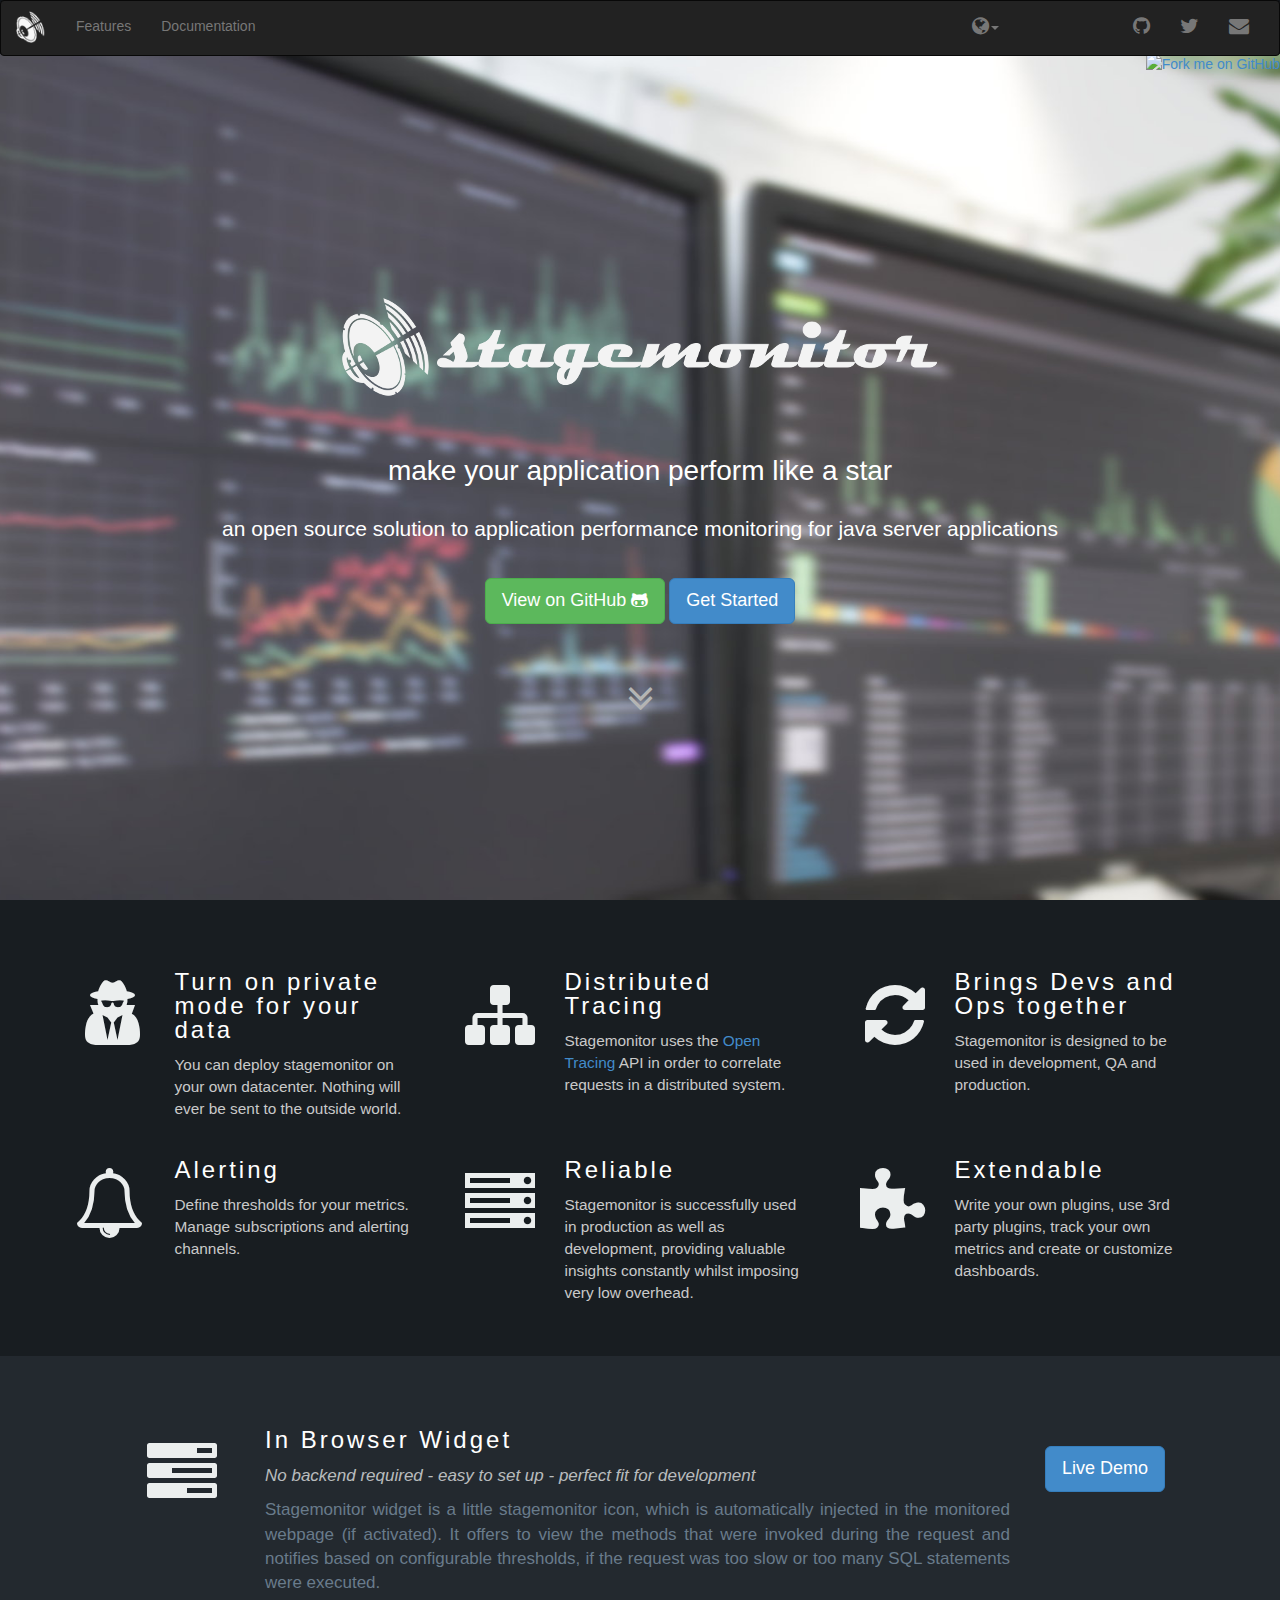
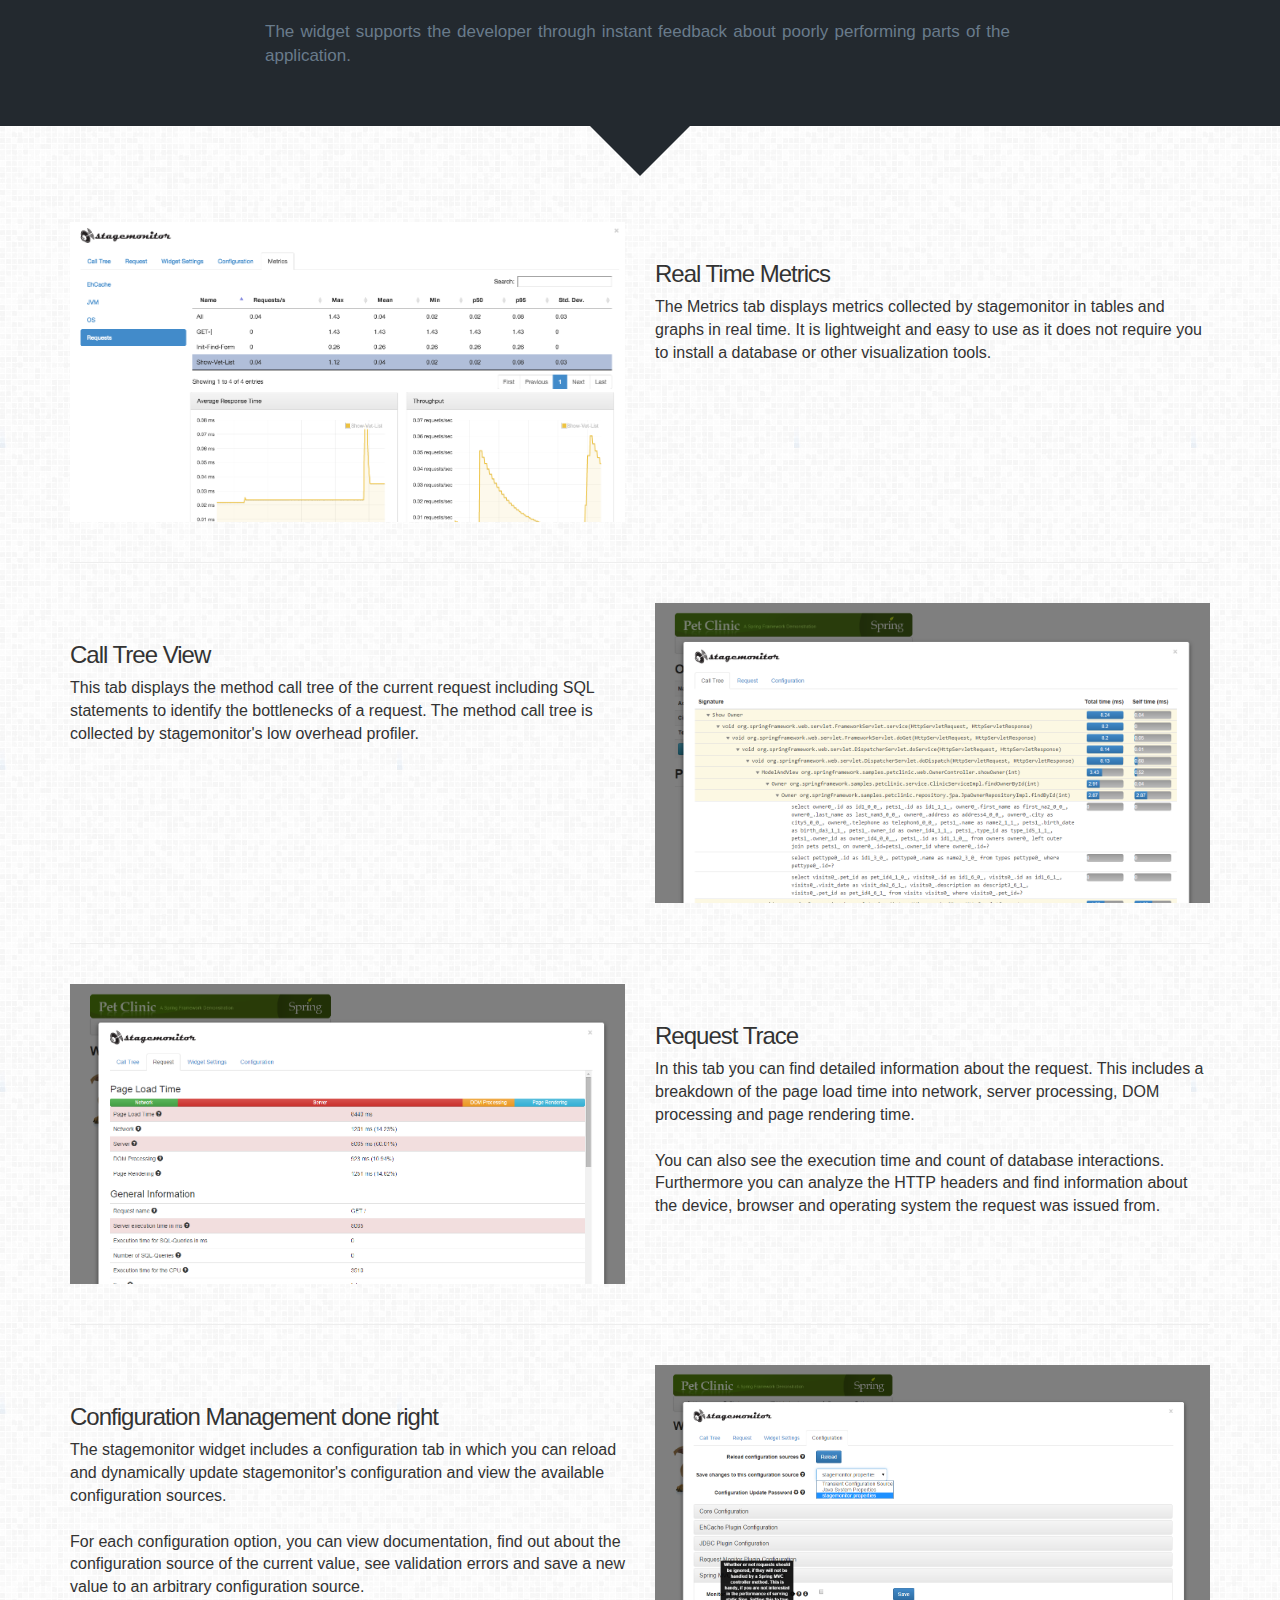
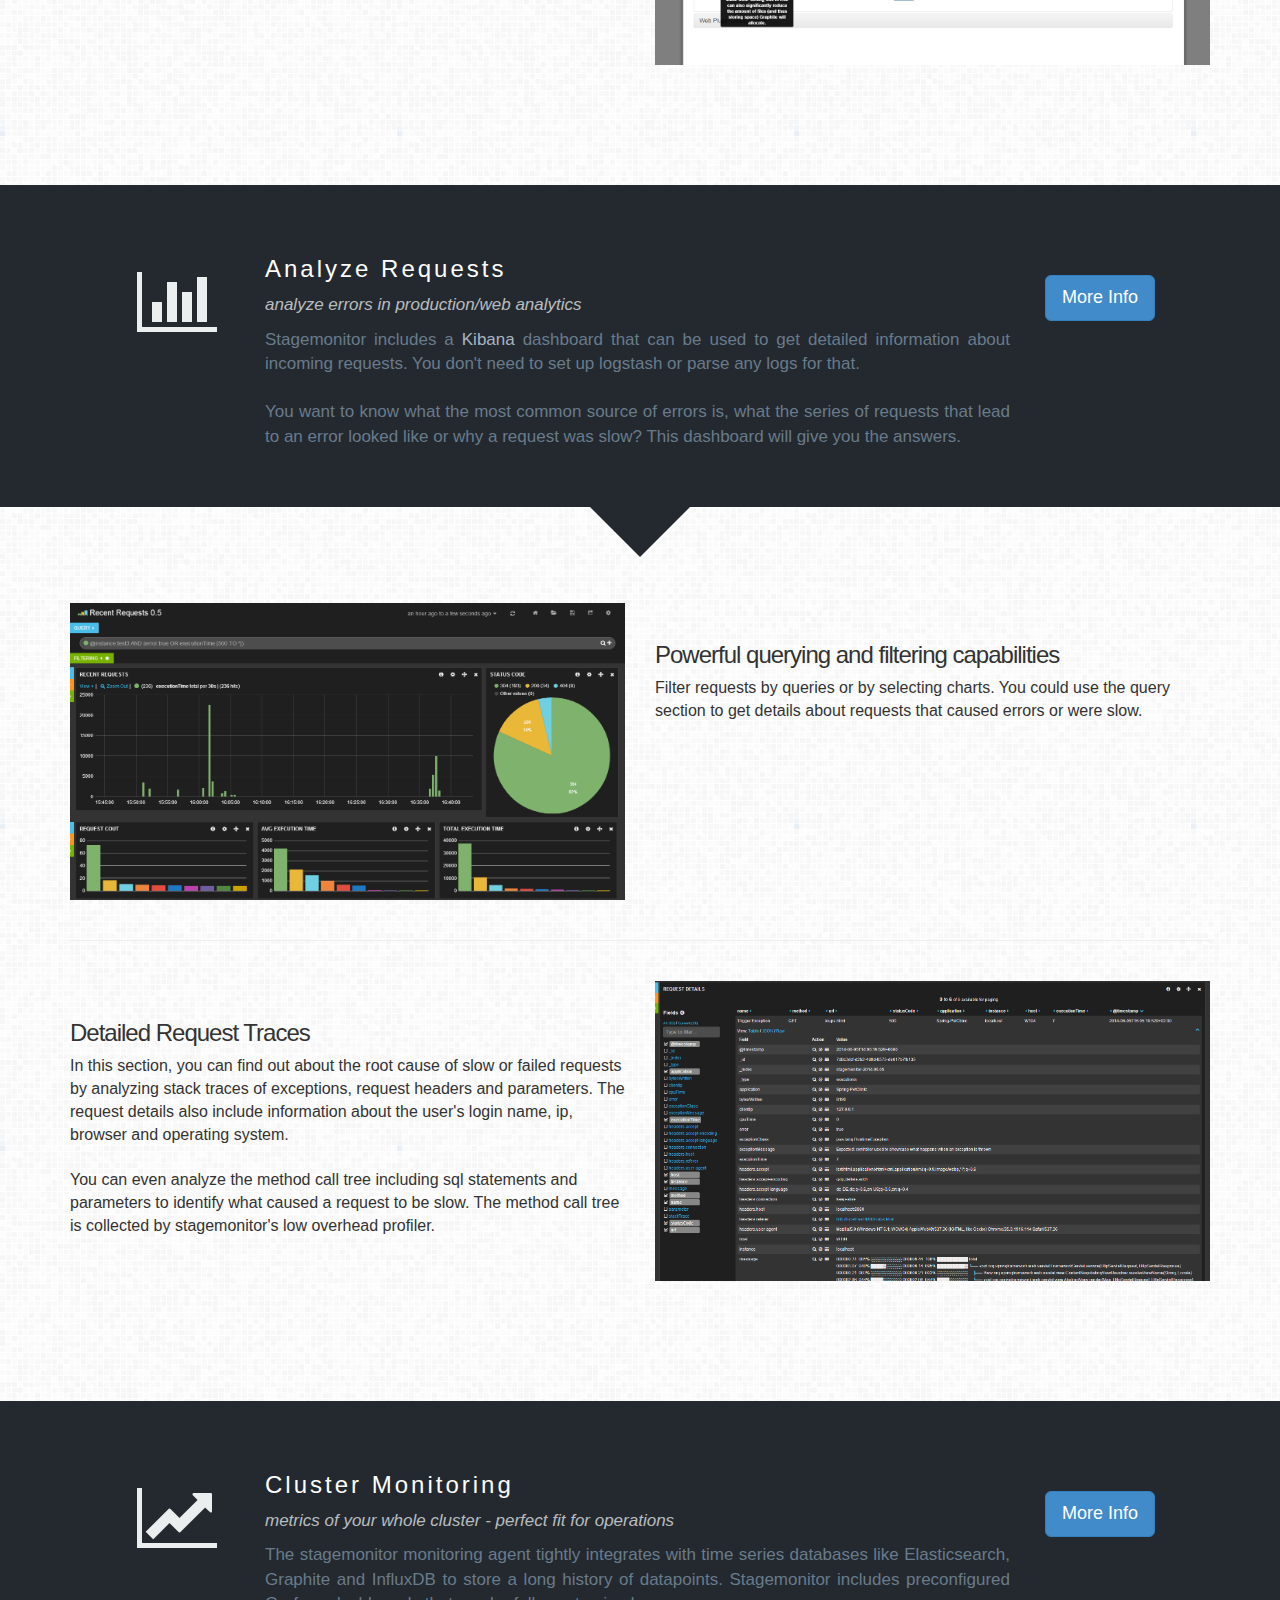
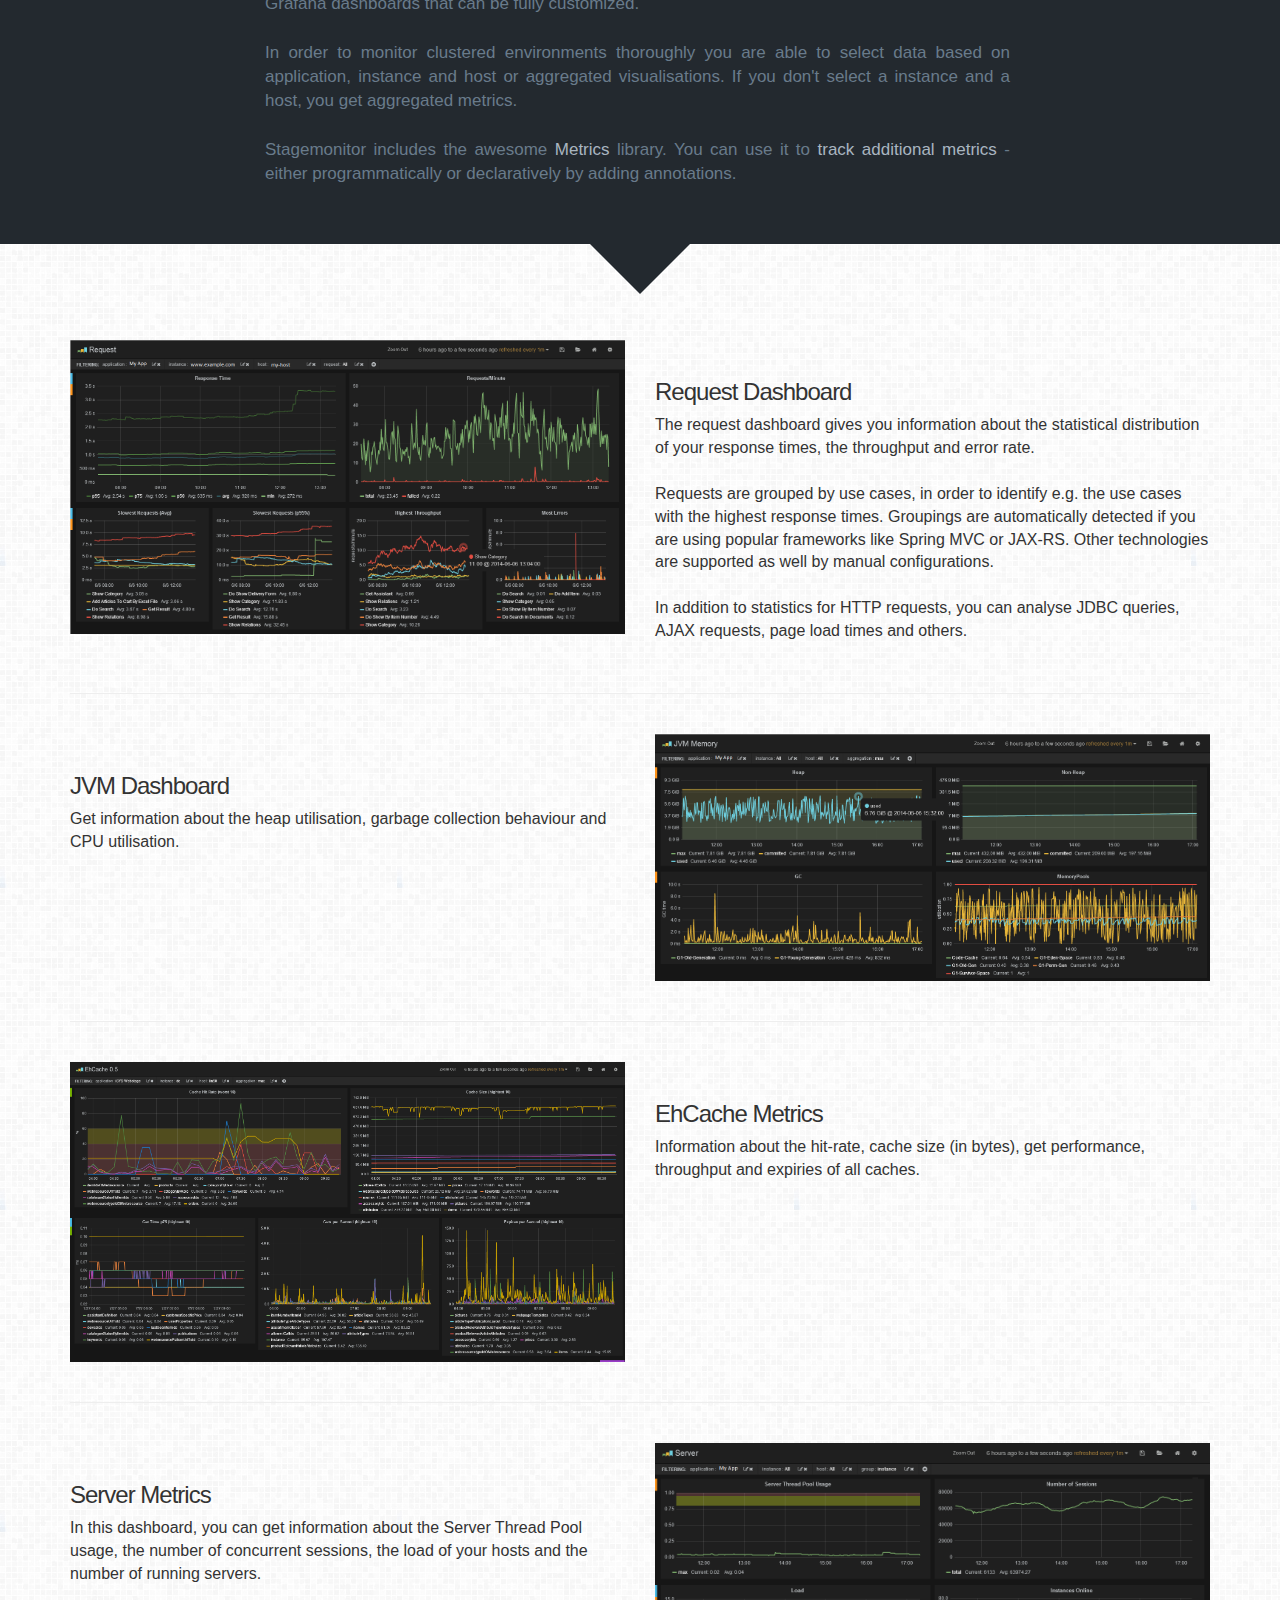
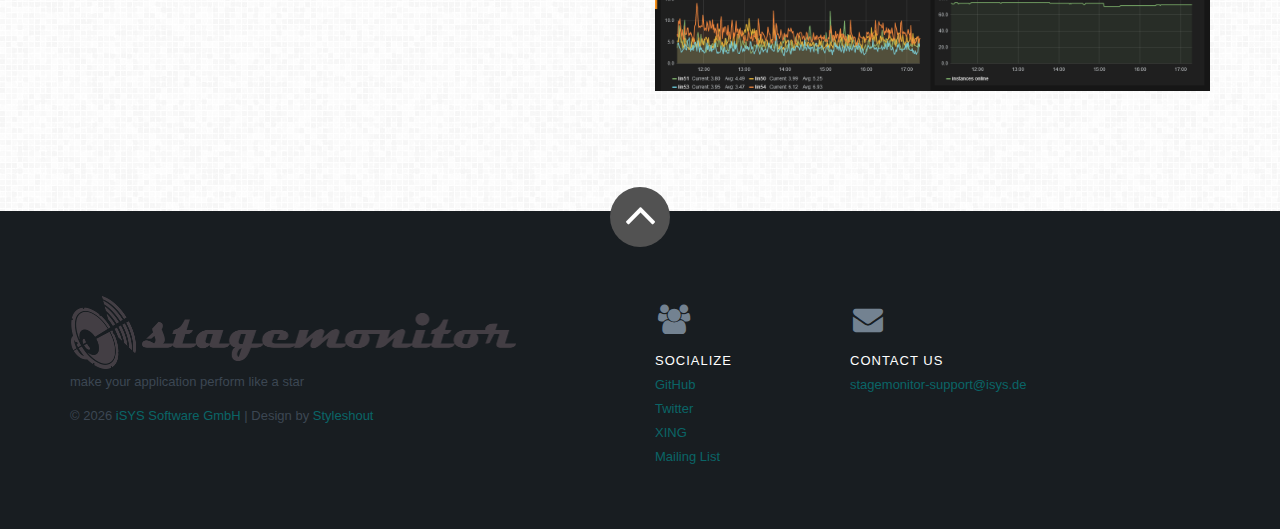
==== commit 5e2f04d7: "deploy site" ====
--- a/index.html
+++ b/index.html
@@ -6,4 +6,4 @@
 
 		ga('create', 'UA-53233933-1', 'auto');
 		ga('send', 'pageview');
-	</script> </head> <body class=index> <header> <nav class="navbar navbar-inverse" role=navigation> <div class=container-fluid id=navfluid> <div class=navbar-header> <button type=button class=navbar-toggle data-toggle=collapse data-target="#navigationbar"> <span class=sr-only>Toggle navigation</span> <span class=icon-bar></span> <span class=icon-bar></span> <span class=icon-bar></span> </button> <a id=logo class="navbar-brand smoothscroll" href="#hero"><img alt=stagemonitor width=30px src="/images/logo-b2862ffb.png"></a> </div> <div class="collapse navbar-collapse" id=navigationbar> <ul class="nav navbar-nav"> <li><a class=smoothscroll href="#overview">Features</a></li> <li><a href="https://github.com/stagemonitor/stagemonitor/wiki">Documentation</a></li> </ul> <ul class="nav navbar-nav navbar-right header-social"> <li class=dropdown> <a href="#" id=languages class=dropdown-toggle data-toggle=dropdown role=button aria-expanded=false><i class="fa fa-globe"></i><span class=caret></span></a> <ul class=dropdown-menu styleClass=dropdown-menu-small role=menu> <li><a id=de href="/de" class=language> <img src="/images/germany-flag-square-icon-64-f0e66f2a.png" class=icon-small>&nbsp;&nbsp;Deutsch</a></li> <li><a id=en href="/" class=language> <img src="/images/united-kingdom-flag-square-icon-64-cea4e266.png" class=icon-small>&nbsp;&nbsp;English</a></li> </ul> </li> <li> <iframe allowtransparency=true class=github-btn frameborder=false height=20 scrolling=0 src="http://ghbtns.com/github-btn.html?user=stagemonitor&repo=stagemonitor&type=watch&count=true&size=small" title="Star on GitHub" width=104></iframe> </li> <li><a href="https://github.com/stagemonitor/stagemonitor"><i class="fa fa-github"></i></a></li> <li><a href="https://twitter.com/stagemonitor"><i class="fa fa-twitter"></i></a></li> <li><a href="https://github.com/stagemonitor/stagemonitor-mailinglist"><i class="fa fa-envelope"></i></a></li> </ul> </div> </div> </nav> </header> <section id=hero class=jumbotron> <div class=container id=hero-body> <div class=row> <div class="row hidden-xs"> <a href="https://github.com/stagemonitor/stagemonitor"> <img style="position: absolute; top: 54px; right: 0; border: 0;" src="https://camo.githubusercontent.com/38ef81f8aca64bb9a64448d0d70f1308ef5341ab/68747470733a2f2f73332e616d617a6f6e6177732e636f6d2f6769746875622f726962626f6e732f666f726b6d655f72696768745f6461726b626c75655f3132313632312e706e67" alt="Fork me on GitHub" data-canonical-src="https://s3.amazonaws.com/github/ribbons/forkme_right_darkblue_121621.png"> </a> </div> </div> <div id=hero-content class=row> <div class=col-lg-12> <div class=hero-text> <img src="/images/stagemonitor-logo-light-big-83147f6a.png" class="img-responsive center-block"/> <br> <h2>make your application perform like a star</h2> <p>an open source solution to application performance monitoring for java server applications</p> </div> <div class=buttons> <a class="btn btn-success btn-lg" href="https://github.com/stagemonitor/stagemonitor">View on GitHub <i class="fa fa-github-alt"></i></a> <a class="btn btn-primary btn-lg" href="https://github.com/stagemonitor/stagemonitor/wiki/Installation">Get Started</a> </div> </div> </div> <div class="row bottom"> <p class=scrolldown> <a class="btn btn-circle page-scroll smoothscroll" href="#overview"> <i class="fa fa-angle-double-down"></i> </a> </p> </div> </div> </section> <section id=overview class=overview> <div class=container> <div class=row> <div class=col-md-4> <div class=col-md-3> <i class="fa fa-user-secret big-fa fa-5x"></i> </div> <div class=col-md-9> <h2>Turn on private mode for your data</h2> <p>You can deploy stagemonitor on your own datacenter. Nothing will ever be sent to the outside world.</p> </div> </div> <div class=col-md-4> <div class=col-md-3> <i class="fa fa-sitemap big-fa fa-5x"></i> </div> <div class=col-md-9> <h2>Distributed Tracing</h2> <p>Stagemonitor uses the <a href="http://opentracing.io/" target=_blank>Open Tracing</a> API in order to correlate requests in a distributed system.</p> </div> </div> <div class=col-md-4> <div class=col-md-3> <i class="fa fa-refresh big-fa fa-5x"></i> </div> <div class=col-md-9> <h2>Brings Devs and Ops together</h2> <p>Stagemonitor is designed to be used in development, QA and production.</p> </div> </div> </div> <div class=row> <div class=col-md-4> <div class=col-md-3> <i class="fa fa-bell-o big-fa fa-5x"></i> </div> <div class=col-md-9> <h2>Alerting</h2> <p>Define thresholds for your metrics. Manage subscriptions and alerting channels.</p> </div> </div> <div class=col-md-4> <div class=col-md-3> <i class="fa fa-server big-fa fa-5x"></i> </div> <div class=col-md-9> <h2>Reliable</h2> <p>Stagemonitor is successfully used in production as well as development, providing valuable insights constantly whilst imposing very low overhead.</p> </div> </div> <div class=col-md-4> <div class=col-md-3> <i class="fa fa-puzzle-piece big-fa fa-5x"></i> </div> <div class=col-md-9> <h2>Extendable</h2> <p>Write your own plugins, use 3rd party plugins, track your own metrics and create or customize dashboards.</p> </div> </div> </div> </div> </section> <section id=features> <section id=in-browser-widget class=feature-overview> <div class=container> <div class=row> <div class=col-lg-2> <i class="fa fa-tasks big-fa fa-5x"></i> </div> <div class=col-lg-8> <h2>In Browser Widget</h2> <p class=feature-short-desc>No backend required - easy to set up - perfect fit for development</p> <p>Stagemonitor widget is a little stagemonitor icon, which is automatically injected in the monitored webpage (if activated). It offers to view the methods that were invoked during the request and notifies based on configurable thresholds, if the request was too slow or too many SQL statements were executed. <br><br> The widget supports the developer through instant feedback about poorly performing parts of the application.</p> </div> <div class=col-lg-2> <a class="btn btn-lg btn-primary live-demo" target=_blank href="http://stagemonitor-demo.isys-software.de/">Live Demo</a> </div> </div> </div> </section> <section class="features content"> <div class=container> <div class="row featurette"> <div class="col-md-6 pull-right"> <h3 class=featurette-heading>Real Time Metrics</h3> <p>The Metrics tab displays metrics collected by stagemonitor in tables and graphs in real time. It is lightweight and easy to use as it does not require you to install a database or other visualization tools.</p> </div> <div class=col-md-6> <div class="columns item"> <div class=item-wrap> <a href="/images/widget-metrics-tab-2928454d.png" class=img-responsive data-imagelightbox=a> <img src="/images/widget-metrics-tab-2928454d.png" alt="Widget Metrics Tab"> <div class=overlay></div> <div class=link-icon><i class="fa fa-plus"></i></div> </a> </div> </div> </div> </div> <hr class=featurette-divider> <div class="row featurette"> <div class="col-md-6 "> <h3 class=featurette-heading>Call Tree View</h3> <p>This tab displays the method call tree of the current request including SQL statements to identify the bottlenecks of a request. The method call tree is collected by stagemonitor's low overhead profiler.</p> </div> <div class=col-md-6> <div class="columns item"> <div class=item-wrap> <a href="/images/widget-call-tree-c778a9d9.png" class=img-responsive data-imagelightbox=a> <img src="/images/widget-call-tree-c778a9d9.png" alt="Call Tree View"> <div class=overlay></div> <div class=link-icon><i class="fa fa-plus"></i></div> </a> </div> </div> </div> </div> <hr class=featurette-divider> <div class="row featurette"> <div class="col-md-6 pull-right"> <h3 class=featurette-heading>Request Trace</h3> <p>In this tab you can find detailed information about the request. This includes a breakdown of the page load time into network, server processing, DOM processing and page rendering time.<br><br> You can also see the execution time and count of database interactions.<br> Furthermore you can analyze the HTTP headers and find information about the device, browser and operating system the request was issued from.</p> </div> <div class=col-md-6> <div class="columns item"> <div class=item-wrap> <a href="/images/widget-request-trace-977c2b24.png" class=img-responsive data-imagelightbox=a> <img src="/images/widget-request-trace-977c2b24.png" alt="Request Trace"> <div class=overlay></div> <div class=link-icon><i class="fa fa-plus"></i></div> </a> </div> </div> </div> </div> <hr class=featurette-divider> <div class="row featurette"> <div class="col-md-6 "> <h3 class=featurette-heading>Configuration Management done right</h3> <p>The stagemonitor widget includes a configuration tab in which you can reload and dynamically update stagemonitor's configuration and view the available configuration sources.<br><br> For each configuration option, you can view documentation, find out about the configuration source of the current value, see validation errors and save a new value to an arbitrary configuration source.</p> </div> <div class=col-md-6> <div class="columns item"> <div class=item-wrap> <a href="/images/widget-configuration-1d36641e.png" class=img-responsive data-imagelightbox=a> <img src="/images/widget-configuration-1d36641e.png" alt="Configuration Management"> <div class=overlay></div> <div class=link-icon><i class="fa fa-plus"></i></div> </a> </div> </div> </div> </div> </div> </section> <section id=analyze-requests class=feature-overview> <div class=container> <div class=row> <div class=col-lg-2> <i class="fa fa-bar-chart-o big-fa fa-5x"></i> </div> <div class=col-lg-8> <h2>Analyze Requests</h2> <p class=feature-short-desc>analyze errors in production/web analytics</p> <p>Stagemonitor includes a <a href="http://www.elasticsearch.org/overview/kibana/">Kibana</a> dashboard that can be used to get detailed information about incoming requests. You don't need to set up logstash or parse any logs for that.<br><br> You want to know what the most common source of errors is, what the series of requests that lead to an error looked like or why a request was slow? This dashboard will give you the answers.</p> </div> <div class=col-lg-2> <a class="btn btn-lg btn-primary live-demo" target=_blank href="https://github.com/stagemonitor/stagemonitor/wiki/Request-Analysis-Dashboard">More Info</a> </div> </div> </div> </section> <section class="features content"> <div class=container> <div class="row featurette"> <div class="col-md-6 pull-right"> <h3 class=featurette-heading>Powerful querying and filtering capabilities</h3> <p>Filter requests by queries or by selecting charts. You could use the query section to get details about requests that caused errors or were slow.</p> </div> <div class=col-md-6> <div class="columns item"> <div class=item-wrap> <a href="/images/stagemonitor-kibana-filter-82ebfe6d.png" class=img-responsive data-imagelightbox=a> <img src="/images/stagemonitor-kibana-filter-82ebfe6d.png" alt="Filter Requests"> <div class=overlay></div> <div class=link-icon><i class="fa fa-plus"></i></div> </a> </div> </div> </div> </div> <hr class=featurette-divider> <div class="row featurette"> <div class="col-md-6 "> <h3 class=featurette-heading>Detailed Request Traces</h3> <p>In this section, you can find out about the root cause of slow or failed requests by analyzing stack traces of exceptions, request headers and parameters. The request details also include information about the user's login name, ip, browser and operating system. <br><br> You can even analyze the method call tree including sql statements and parameters to identify what caused a request to be slow. The method call tree is collected by stagemonitor's low overhead profiler.</p> </div> <div class=col-md-6> <div class="columns item"> <div class=item-wrap> <a href="/images/stagemonitor-kibana-details-a29e7811.png" class=img-responsive data-imagelightbox=a> <img src="/images/stagemonitor-kibana-details-a29e7811.png" alt="Request Details"> <div class=overlay></div> <div class=link-icon><i class="fa fa-plus"></i></div> </a> </div> </div> </div> </div> </div> </section> <section id=grafana-dashboards class=feature-overview> <div class=container> <div class=row> <div class=col-lg-2> <i class="fa fa-line-chart big-fa fa-5x"></i> </div> <div class=col-lg-8> <h2>Cluster Monitoring</h2> <p class=feature-short-desc>metrics of your whole cluster - perfect fit for operations</p> <p>The stagemonitor monitoring agent tightly integrates with time series databases like Elasticsearch, Graphite and InfluxDB to store a long history of datapoints. Stagemonitor includes preconfigured Grafana dashboards that can be fully customized. <br><br> In order to monitor clustered environments thoroughly you are able to select data based on application, instance and host or aggregated visualisations. If you don't select a instance and a host, you get aggregated metrics.<br><br> Stagemonitor includes the awesome <a href="http://metrics.codahale.com/">Metrics</a> library. You can use it to <a href="https://github.com/stagemonitor/stagemonitor/wiki/Track-your-own-metrics">track additional metrics</a> - either programmatically or declaratively by adding annotations.</p> </div> <div class=col-lg-2> <a class="btn btn-lg btn-primary live-demo" target=_blank href="https://github.com/stagemonitor/stagemonitor/wiki/Dashboards">More Info</a> </div> </div> </div> </section> <section class="features content"> <div class=container> <div class="row featurette"> <div class="col-md-6 pull-right"> <h3 class=featurette-heading>Request Dashboard</h3> <p>The request dashboard gives you information about the statistical distribution of your response times, the throughput and error rate. <br><br> Requests are grouped by use cases, in order to identify e.g. the use cases with the highest response times. Groupings are automatically detected if you are using popular frameworks like Spring MVC or JAX-RS. Other technologies are supported as well by manual configurations. <br><br> In addition to statistics for HTTP requests, you can analyse JDBC queries, AJAX requests, page load times and others.</p> </div> <div class=col-md-6> <div class="columns item"> <div class=item-wrap> <a href="/images/dashboard-request-65c14245.png" class=img-responsive data-imagelightbox=a> <img src="/images/dashboard-request-65c14245.png" alt="Request Dashboard"> <div class=overlay></div> <div class=link-icon><i class="fa fa-plus"></i></div> </a> </div> </div> </div> </div> <hr class=featurette-divider> <div class="row featurette"> <div class="col-md-6 "> <h3 class=featurette-heading>JVM Dashboard</h3> <p>Get information about the heap utilisation, garbage collection behaviour and CPU utilisation.</p> </div> <div class=col-md-6> <div class="columns item"> <div class=item-wrap> <a href="/images/dashboard-memory-e051c90a.png" class=img-responsive data-imagelightbox=a> <img src="/images/dashboard-memory-e051c90a.png" alt="JVM Memory Dashboard"> <div class=overlay></div> <div class=link-icon><i class="fa fa-plus"></i></div> </a> </div> </div> </div> </div> <hr class=featurette-divider> <div class="row featurette"> <div class="col-md-6 pull-right"> <h3 class=featurette-heading>EhCache Metrics</h3> <p>Information about the hit-rate, cache size (in bytes), get performance, throughput and expiries of all caches.</p> </div> <div class=col-md-6> <div class="columns item"> <div class=item-wrap> <a href="/images/dashboard-ehcache-ea211ee8.png" class=img-responsive data-imagelightbox=a> <img src="/images/dashboard-ehcache-ea211ee8.png" alt="EhCache Dashboard"> <div class=overlay></div> <div class=link-icon><i class="fa fa-plus"></i></div> </a> </div> </div> </div> </div> <hr class=featurette-divider> <div class="row featurette"> <div class="col-md-6 "> <h3 class=featurette-heading>Server Metrics</h3> <p>In this dashboard, you can get information about the Server Thread Pool usage, the number of concurrent sessions, the load of your hosts and the number of running servers.</p> </div> <div class=col-md-6> <div class="columns item"> <div class=item-wrap> <a href="/images/dashboard-server-1134fea9.png" class=img-responsive data-imagelightbox=a> <img src="/images/dashboard-server-1134fea9.png" alt="Server Dashboard"> <div class=overlay></div> <div class=link-icon><i class="fa fa-plus"></i></div> </a> </div> </div> </div> </div> </div> </section> </section> <section id=team style="display: none"> <div class=container> <div class=row> <div class="col-lg-12 text-center"> <h2 class=section-heading>Developed By</h2> </div> </div> <div class="row center"> <div class=col-sm-3> </div> <div class=col-sm-3> <div class=team-member> <img src="/images/liebhaeuser-8d7eb0c5.jpg" class="img-responsive img-circle" alt=""> <h4>Andreas Liebhäuser</h4> <p class=text-muted>Project Lead</p> <ul class="list-inline social-buttons"> <li><a href="https://github.com/liebhaeuser"><i class="fa fa-github"></i></a> </li> </ul> </div> </div> <div class=col-sm-3> <div class=team-member> <img src="/images/Trampusch-7a5acf24.jpg" class="img-responsive img-circle" alt=""> <h4>Fabian Trampusch</h4> <p class=text-muted>Developer</p> <ul class="list-inline social-buttons"> <li><a href="https://github.com/trampi"><i class="fa fa-github"></i></a> </li> <li><a href="https://twitter.com/trampi4"><i class="fa fa-twitter"></i></a> </li> <li><a href="http://trampusch.info/"><i class="fa fa-globe"></i></a> </li> </ul> </div> </div> <div class=col-sm-3> </div> </div> <div class=row> <div class="col-lg-12 text-center"> <h3 class="section-subheading text-muted"> <a href="https://github.com/stagemonitor/stagemonitor/network/members">Join the team.</a></h3> </div> </div> </div> </section> <footer> <div class=container> <div class=row> <div class=col-lg-6> <div class=footer-logo> <a href="#"> <img src="/images/footer-logo2-90a5c093.png" alt="stagemonitor logo" class=img-responsive /> </a> </div> <p>make your application perform like a star</p> <p class=copyright> &copy; <script>document.write(new Date().getFullYear());</script> <a href="https://www.isys.de">iSYS Software GmbH</a> | Design by <a title=Styleshout href="http://www.styleshout.com/">Styleshout</a> </p> </div> <div class="col-lg-2 socialize"> <i class="fa fa-users"></i> <h3 class=social>socialize</h3> <ul> <li><a href="https://github.com/stagemonitor/stagemonitor">GitHub</a></li> <li><a href="https://twitter.com/stagemonitor">Twitter</a></li> <li><a href="https://www.xing.com/profile/Andreas_Liebhaeuser">XING</a></li> <li><a href="https://github.com/stagemonitor/stagemonitor-mailinglist">Mailing List</a></li> </ul> </div> <div class="col-lg-3 socialize"> <i class="fa fa-envelope"></i> <h3 class=contact>contact us</h3> <ul> <li><a href="mailto:stagemonitor@isys.de">stagemonitor@isys.de</a></li> </ul> </div> <div id=go-top> <a class=smoothscroll title="Back to Top" href="#hero"><i class="fa fa-angle-up fa-4x"></i></a> </div> </div> </div> </footer> <script src="/javascripts/all-5aece447.js"></script> </body> </html>+	</script> </head> <body class=index> <header> <nav class="navbar navbar-inverse" role=navigation> <div class=container-fluid id=navfluid> <div class=navbar-header> <button type=button class=navbar-toggle data-toggle=collapse data-target="#navigationbar"> <span class=sr-only>Toggle navigation</span> <span class=icon-bar></span> <span class=icon-bar></span> <span class=icon-bar></span> </button> <a id=logo class="navbar-brand smoothscroll" href="#hero"><img alt=stagemonitor width=30px src="/images/logo-b2862ffb.png"></a> </div> <div class="collapse navbar-collapse" id=navigationbar> <ul class="nav navbar-nav"> <li><a class=smoothscroll href="#overview">Features</a></li> <li><a href="https://github.com/stagemonitor/stagemonitor/wiki">Documentation</a></li> </ul> <ul class="nav navbar-nav navbar-right header-social"> <li class=dropdown> <a href="#" id=languages class=dropdown-toggle data-toggle=dropdown role=button aria-expanded=false><i class="fa fa-globe"></i><span class=caret></span></a> <ul class=dropdown-menu styleClass=dropdown-menu-small role=menu> <li><a id=de href="/de" class=language> <img src="/images/germany-flag-square-icon-64-f0e66f2a.png" class=icon-small>&nbsp;&nbsp;Deutsch</a></li> <li><a id=en href="/" class=language> <img src="/images/united-kingdom-flag-square-icon-64-cea4e266.png" class=icon-small>&nbsp;&nbsp;English</a></li> </ul> </li> <li> <iframe allowtransparency=true class=github-btn frameborder=false height=20 scrolling=0 src="http://ghbtns.com/github-btn.html?user=stagemonitor&repo=stagemonitor&type=watch&count=true&size=small" title="Star on GitHub" width=104></iframe> </li> <li><a href="https://github.com/stagemonitor/stagemonitor"><i class="fa fa-github"></i></a></li> <li><a href="https://twitter.com/stagemonitor"><i class="fa fa-twitter"></i></a></li> <li><a href="https://github.com/stagemonitor/stagemonitor-mailinglist"><i class="fa fa-envelope"></i></a></li> </ul> </div> </div> </nav> </header> <section id=hero class=jumbotron> <div class=container id=hero-body> <div class=row> <div class="row hidden-xs"> <a href="https://github.com/stagemonitor/stagemonitor"> <img style="position: absolute; top: 54px; right: 0; border: 0;" src="https://camo.githubusercontent.com/38ef81f8aca64bb9a64448d0d70f1308ef5341ab/68747470733a2f2f73332e616d617a6f6e6177732e636f6d2f6769746875622f726962626f6e732f666f726b6d655f72696768745f6461726b626c75655f3132313632312e706e67" alt="Fork me on GitHub" data-canonical-src="https://s3.amazonaws.com/github/ribbons/forkme_right_darkblue_121621.png"> </a> </div> </div> <div id=hero-content class=row> <div class=col-lg-12> <div class=hero-text> <img src="/images/stagemonitor-logo-light-big-83147f6a.png" class="img-responsive center-block"/> <br> <h2>make your application perform like a star</h2> <p>an open source solution to application performance monitoring for java server applications</p> </div> <div class=buttons> <a class="btn btn-success btn-lg" href="https://github.com/stagemonitor/stagemonitor">View on GitHub <i class="fa fa-github-alt"></i></a> <a class="btn btn-primary btn-lg" href="https://github.com/stagemonitor/stagemonitor/wiki/Installation">Get Started</a> </div> </div> </div> <div class="row bottom"> <p class=scrolldown> <a class="btn btn-circle page-scroll smoothscroll" href="#overview"> <i class="fa fa-angle-double-down"></i> </a> </p> </div> </div> </section> <section id=overview class=overview> <div class=container> <div class=row> <div class=col-md-4> <div class=col-md-3> <i class="fa fa-user-secret big-fa fa-5x"></i> </div> <div class=col-md-9> <h2>Turn on private mode for your data</h2> <p>You can deploy stagemonitor on your own datacenter. Nothing will ever be sent to the outside world.</p> </div> </div> <div class=col-md-4> <div class=col-md-3> <i class="fa fa-sitemap big-fa fa-5x"></i> </div> <div class=col-md-9> <h2>Distributed Tracing</h2> <p>Stagemonitor uses the <a href="http://opentracing.io/" target=_blank>Open Tracing</a> API in order to correlate requests in a distributed system.</p> </div> </div> <div class=col-md-4> <div class=col-md-3> <i class="fa fa-refresh big-fa fa-5x"></i> </div> <div class=col-md-9> <h2>Brings Devs and Ops together</h2> <p>Stagemonitor is designed to be used in development, QA and production.</p> </div> </div> </div> <div class=row> <div class=col-md-4> <div class=col-md-3> <i class="fa fa-bell-o big-fa fa-5x"></i> </div> <div class=col-md-9> <h2>Alerting</h2> <p>Define thresholds for your metrics. Manage subscriptions and alerting channels.</p> </div> </div> <div class=col-md-4> <div class=col-md-3> <i class="fa fa-server big-fa fa-5x"></i> </div> <div class=col-md-9> <h2>Reliable</h2> <p>Stagemonitor is successfully used in production as well as development, providing valuable insights constantly whilst imposing very low overhead.</p> </div> </div> <div class=col-md-4> <div class=col-md-3> <i class="fa fa-puzzle-piece big-fa fa-5x"></i> </div> <div class=col-md-9> <h2>Extendable</h2> <p>Write your own plugins, use 3rd party plugins, track your own metrics and create or customize dashboards.</p> </div> </div> </div> </div> </section> <section id=features> <section id=in-browser-widget class=feature-overview> <div class=container> <div class=row> <div class=col-lg-2> <i class="fa fa-tasks big-fa fa-5x"></i> </div> <div class=col-lg-8> <h2>In Browser Widget</h2> <p class=feature-short-desc>No backend required - easy to set up - perfect fit for development</p> <p>Stagemonitor widget is a little stagemonitor icon, which is automatically injected in the monitored webpage (if activated). It offers to view the methods that were invoked during the request and notifies based on configurable thresholds, if the request was too slow or too many SQL statements were executed. <br><br> The widget supports the developer through instant feedback about poorly performing parts of the application.</p> </div> <div class=col-lg-2> <a class="btn btn-lg btn-primary live-demo" target=_blank href="http://stagemonitor-demo.isys-software.de/">Live Demo</a> </div> </div> </div> </section> <section class="features content"> <div class=container> <div class="row featurette"> <div class="col-md-6 pull-right"> <h3 class=featurette-heading>Real Time Metrics</h3> <p>The Metrics tab displays metrics collected by stagemonitor in tables and graphs in real time. It is lightweight and easy to use as it does not require you to install a database or other visualization tools.</p> </div> <div class=col-md-6> <div class="columns item"> <div class=item-wrap> <a href="/images/widget-metrics-tab-2928454d.png" class=img-responsive data-imagelightbox=a> <img src="/images/widget-metrics-tab-2928454d.png" alt="Widget Metrics Tab"> <div class=overlay></div> <div class=link-icon><i class="fa fa-plus"></i></div> </a> </div> </div> </div> </div> <hr class=featurette-divider> <div class="row featurette"> <div class="col-md-6 "> <h3 class=featurette-heading>Call Tree View</h3> <p>This tab displays the method call tree of the current request including SQL statements to identify the bottlenecks of a request. The method call tree is collected by stagemonitor's low overhead profiler.</p> </div> <div class=col-md-6> <div class="columns item"> <div class=item-wrap> <a href="/images/widget-call-tree-c778a9d9.png" class=img-responsive data-imagelightbox=a> <img src="/images/widget-call-tree-c778a9d9.png" alt="Call Tree View"> <div class=overlay></div> <div class=link-icon><i class="fa fa-plus"></i></div> </a> </div> </div> </div> </div> <hr class=featurette-divider> <div class="row featurette"> <div class="col-md-6 pull-right"> <h3 class=featurette-heading>Request Trace</h3> <p>In this tab you can find detailed information about the request. This includes a breakdown of the page load time into network, server processing, DOM processing and page rendering time.<br><br> You can also see the execution time and count of database interactions.<br> Furthermore you can analyze the HTTP headers and find information about the device, browser and operating system the request was issued from.</p> </div> <div class=col-md-6> <div class="columns item"> <div class=item-wrap> <a href="/images/widget-request-trace-977c2b24.png" class=img-responsive data-imagelightbox=a> <img src="/images/widget-request-trace-977c2b24.png" alt="Request Trace"> <div class=overlay></div> <div class=link-icon><i class="fa fa-plus"></i></div> </a> </div> </div> </div> </div> <hr class=featurette-divider> <div class="row featurette"> <div class="col-md-6 "> <h3 class=featurette-heading>Configuration Management done right</h3> <p>The stagemonitor widget includes a configuration tab in which you can reload and dynamically update stagemonitor's configuration and view the available configuration sources.<br><br> For each configuration option, you can view documentation, find out about the configuration source of the current value, see validation errors and save a new value to an arbitrary configuration source.</p> </div> <div class=col-md-6> <div class="columns item"> <div class=item-wrap> <a href="/images/widget-configuration-1d36641e.png" class=img-responsive data-imagelightbox=a> <img src="/images/widget-configuration-1d36641e.png" alt="Configuration Management"> <div class=overlay></div> <div class=link-icon><i class="fa fa-plus"></i></div> </a> </div> </div> </div> </div> </div> </section> <section id=analyze-requests class=feature-overview> <div class=container> <div class=row> <div class=col-lg-2> <i class="fa fa-bar-chart-o big-fa fa-5x"></i> </div> <div class=col-lg-8> <h2>Analyze Requests</h2> <p class=feature-short-desc>analyze errors in production/web analytics</p> <p>Stagemonitor includes a <a href="http://www.elasticsearch.org/overview/kibana/">Kibana</a> dashboard that can be used to get detailed information about incoming requests. You don't need to set up logstash or parse any logs for that.<br><br> You want to know what the most common source of errors is, what the series of requests that lead to an error looked like or why a request was slow? This dashboard will give you the answers.</p> </div> <div class=col-lg-2> <a class="btn btn-lg btn-primary live-demo" target=_blank href="https://github.com/stagemonitor/stagemonitor/wiki/Request-Analysis-Dashboard">More Info</a> </div> </div> </div> </section> <section class="features content"> <div class=container> <div class="row featurette"> <div class="col-md-6 pull-right"> <h3 class=featurette-heading>Powerful querying and filtering capabilities</h3> <p>Filter requests by queries or by selecting charts. You could use the query section to get details about requests that caused errors or were slow.</p> </div> <div class=col-md-6> <div class="columns item"> <div class=item-wrap> <a href="/images/stagemonitor-kibana-filter-82ebfe6d.png" class=img-responsive data-imagelightbox=a> <img src="/images/stagemonitor-kibana-filter-82ebfe6d.png" alt="Filter Requests"> <div class=overlay></div> <div class=link-icon><i class="fa fa-plus"></i></div> </a> </div> </div> </div> </div> <hr class=featurette-divider> <div class="row featurette"> <div class="col-md-6 "> <h3 class=featurette-heading>Detailed Request Traces</h3> <p>In this section, you can find out about the root cause of slow or failed requests by analyzing stack traces of exceptions, request headers and parameters. The request details also include information about the user's login name, ip, browser and operating system. <br><br> You can even analyze the method call tree including sql statements and parameters to identify what caused a request to be slow. The method call tree is collected by stagemonitor's low overhead profiler.</p> </div> <div class=col-md-6> <div class="columns item"> <div class=item-wrap> <a href="/images/stagemonitor-kibana-details-a29e7811.png" class=img-responsive data-imagelightbox=a> <img src="/images/stagemonitor-kibana-details-a29e7811.png" alt="Request Details"> <div class=overlay></div> <div class=link-icon><i class="fa fa-plus"></i></div> </a> </div> </div> </div> </div> </div> </section> <section id=grafana-dashboards class=feature-overview> <div class=container> <div class=row> <div class=col-lg-2> <i class="fa fa-line-chart big-fa fa-5x"></i> </div> <div class=col-lg-8> <h2>Cluster Monitoring</h2> <p class=feature-short-desc>metrics of your whole cluster - perfect fit for operations</p> <p>The stagemonitor monitoring agent tightly integrates with time series databases like Elasticsearch, Graphite and InfluxDB to store a long history of datapoints. Stagemonitor includes preconfigured Grafana dashboards that can be fully customized. <br><br> In order to monitor clustered environments thoroughly you are able to select data based on application, instance and host or aggregated visualisations. If you don't select a instance and a host, you get aggregated metrics.<br><br> Stagemonitor includes the awesome <a href="http://metrics.codahale.com/">Metrics</a> library. You can use it to <a href="https://github.com/stagemonitor/stagemonitor/wiki/Track-your-own-metrics">track additional metrics</a> - either programmatically or declaratively by adding annotations.</p> </div> <div class=col-lg-2> <a class="btn btn-lg btn-primary live-demo" target=_blank href="https://github.com/stagemonitor/stagemonitor/wiki/Dashboards">More Info</a> </div> </div> </div> </section> <section class="features content"> <div class=container> <div class="row featurette"> <div class="col-md-6 pull-right"> <h3 class=featurette-heading>Request Dashboard</h3> <p>The request dashboard gives you information about the statistical distribution of your response times, the throughput and error rate. <br><br> Requests are grouped by use cases, in order to identify e.g. the use cases with the highest response times. Groupings are automatically detected if you are using popular frameworks like Spring MVC or JAX-RS. Other technologies are supported as well by manual configurations. <br><br> In addition to statistics for HTTP requests, you can analyse JDBC queries, AJAX requests, page load times and others.</p> </div> <div class=col-md-6> <div class="columns item"> <div class=item-wrap> <a href="/images/dashboard-request-65c14245.png" class=img-responsive data-imagelightbox=a> <img src="/images/dashboard-request-65c14245.png" alt="Request Dashboard"> <div class=overlay></div> <div class=link-icon><i class="fa fa-plus"></i></div> </a> </div> </div> </div> </div> <hr class=featurette-divider> <div class="row featurette"> <div class="col-md-6 "> <h3 class=featurette-heading>JVM Dashboard</h3> <p>Get information about the heap utilisation, garbage collection behaviour and CPU utilisation.</p> </div> <div class=col-md-6> <div class="columns item"> <div class=item-wrap> <a href="/images/dashboard-memory-e051c90a.png" class=img-responsive data-imagelightbox=a> <img src="/images/dashboard-memory-e051c90a.png" alt="JVM Memory Dashboard"> <div class=overlay></div> <div class=link-icon><i class="fa fa-plus"></i></div> </a> </div> </div> </div> </div> <hr class=featurette-divider> <div class="row featurette"> <div class="col-md-6 pull-right"> <h3 class=featurette-heading>EhCache Metrics</h3> <p>Information about the hit-rate, cache size (in bytes), get performance, throughput and expiries of all caches.</p> </div> <div class=col-md-6> <div class="columns item"> <div class=item-wrap> <a href="/images/dashboard-ehcache-ea211ee8.png" class=img-responsive data-imagelightbox=a> <img src="/images/dashboard-ehcache-ea211ee8.png" alt="EhCache Dashboard"> <div class=overlay></div> <div class=link-icon><i class="fa fa-plus"></i></div> </a> </div> </div> </div> </div> <hr class=featurette-divider> <div class="row featurette"> <div class="col-md-6 "> <h3 class=featurette-heading>Server Metrics</h3> <p>In this dashboard, you can get information about the Server Thread Pool usage, the number of concurrent sessions, the load of your hosts and the number of running servers.</p> </div> <div class=col-md-6> <div class="columns item"> <div class=item-wrap> <a href="/images/dashboard-server-1134fea9.png" class=img-responsive data-imagelightbox=a> <img src="/images/dashboard-server-1134fea9.png" alt="Server Dashboard"> <div class=overlay></div> <div class=link-icon><i class="fa fa-plus"></i></div> </a> </div> </div> </div> </div> </div> </section> </section> <section id=team style="display: none"> <div class=container> <div class=row> <div class="col-lg-12 text-center"> <h2 class=section-heading>Developed By</h2> </div> </div> <div class="row center"> <div class=col-sm-3> </div> <div class=col-sm-3> <div class=team-member> <img src="/images/liebhaeuser-8d7eb0c5.jpg" class="img-responsive img-circle" alt=""> <h4>Andreas Liebhäuser</h4> <p class=text-muted>Project Lead</p> <ul class="list-inline social-buttons"> <li><a href="https://github.com/liebhaeuser"><i class="fa fa-github"></i></a> </li> </ul> </div> </div> <div class=col-sm-3> <div class=team-member> <img src="/images/Trampusch-7a5acf24.jpg" class="img-responsive img-circle" alt=""> <h4>Fabian Trampusch</h4> <p class=text-muted>Developer</p> <ul class="list-inline social-buttons"> <li><a href="https://github.com/trampi"><i class="fa fa-github"></i></a> </li> <li><a href="https://twitter.com/trampi4"><i class="fa fa-twitter"></i></a> </li> <li><a href="http://trampusch.info/"><i class="fa fa-globe"></i></a> </li> </ul> </div> </div> <div class=col-sm-3> </div> </div> <div class=row> <div class="col-lg-12 text-center"> <h3 class="section-subheading text-muted"> <a href="https://github.com/stagemonitor/stagemonitor/network/members">Join the team.</a></h3> </div> </div> </div> </section> <footer> <div class=container> <div class=row> <div class=col-lg-6> <div class=footer-logo> <a href="#"> <img src="/images/footer-logo2-90a5c093.png" alt="stagemonitor logo" class=img-responsive /> </a> </div> <p>make your application perform like a star</p> <p class=copyright> &copy; <script>document.write(new Date().getFullYear());</script> <a href="https://www.isys.de">iSYS Software GmbH</a> | Design by <a title=Styleshout href="http://www.styleshout.com/">Styleshout</a> </p> </div> <div class="col-lg-2 socialize"> <i class="fa fa-users"></i> <h3 class=social>socialize</h3> <ul> <li><a href="https://github.com/stagemonitor/stagemonitor">GitHub</a></li> <li><a href="https://twitter.com/stagemonitor">Twitter</a></li> <li><a href="https://www.xing.com/profile/Andreas_Liebhaeuser">XING</a></li> <li><a href="https://github.com/stagemonitor/stagemonitor-mailinglist">Mailing List</a></li> </ul> </div> <div class="col-lg-3 socialize"> <i class="fa fa-envelope"></i> <h3 class=contact>contact us</h3> <ul> <li><a href="mailto:stagemonitor-support@isys.de">stagemonitor-support@isys.de</a></li> </ul> </div> <div id=go-top> <a class=smoothscroll title="Back to Top" href="#hero"><i class="fa fa-angle-up fa-4x"></i></a> </div> </div> </div> </footer> <script src="/javascripts/all-5aece447.js"></script> </body> </html>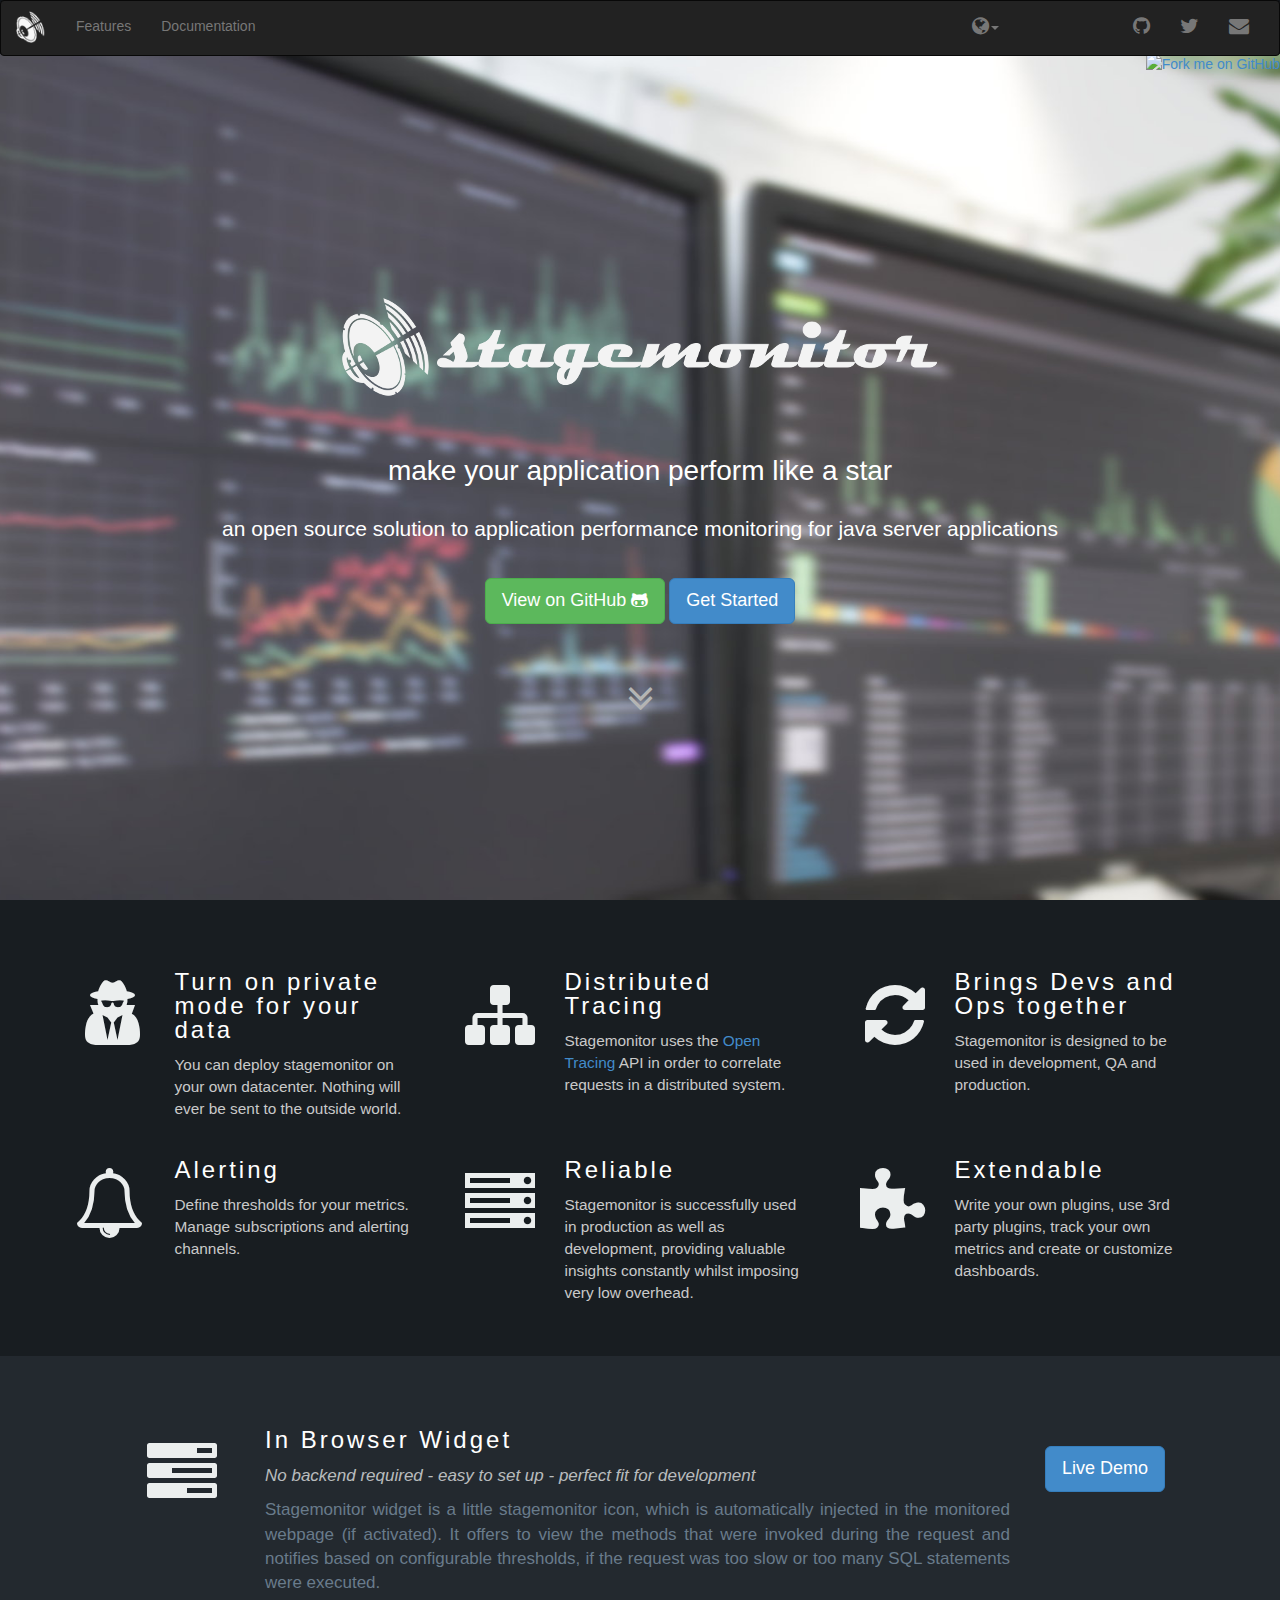
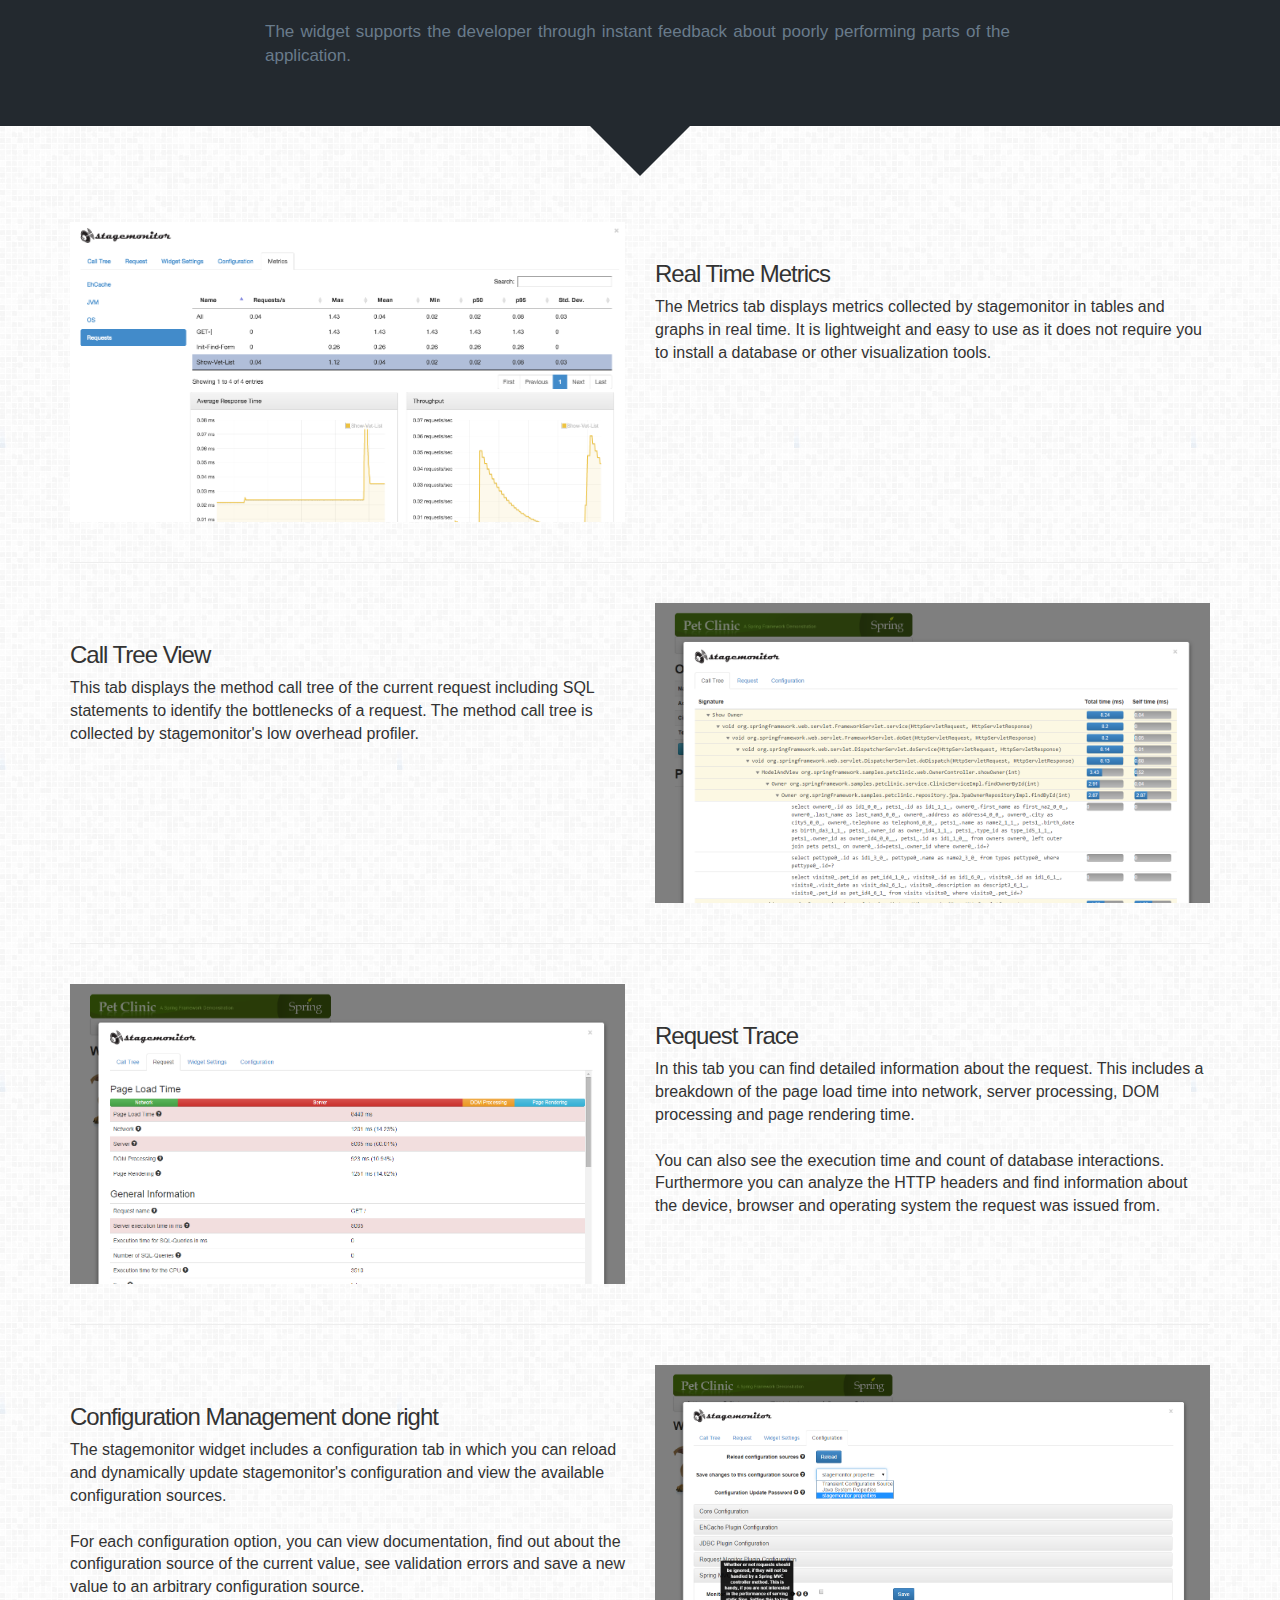
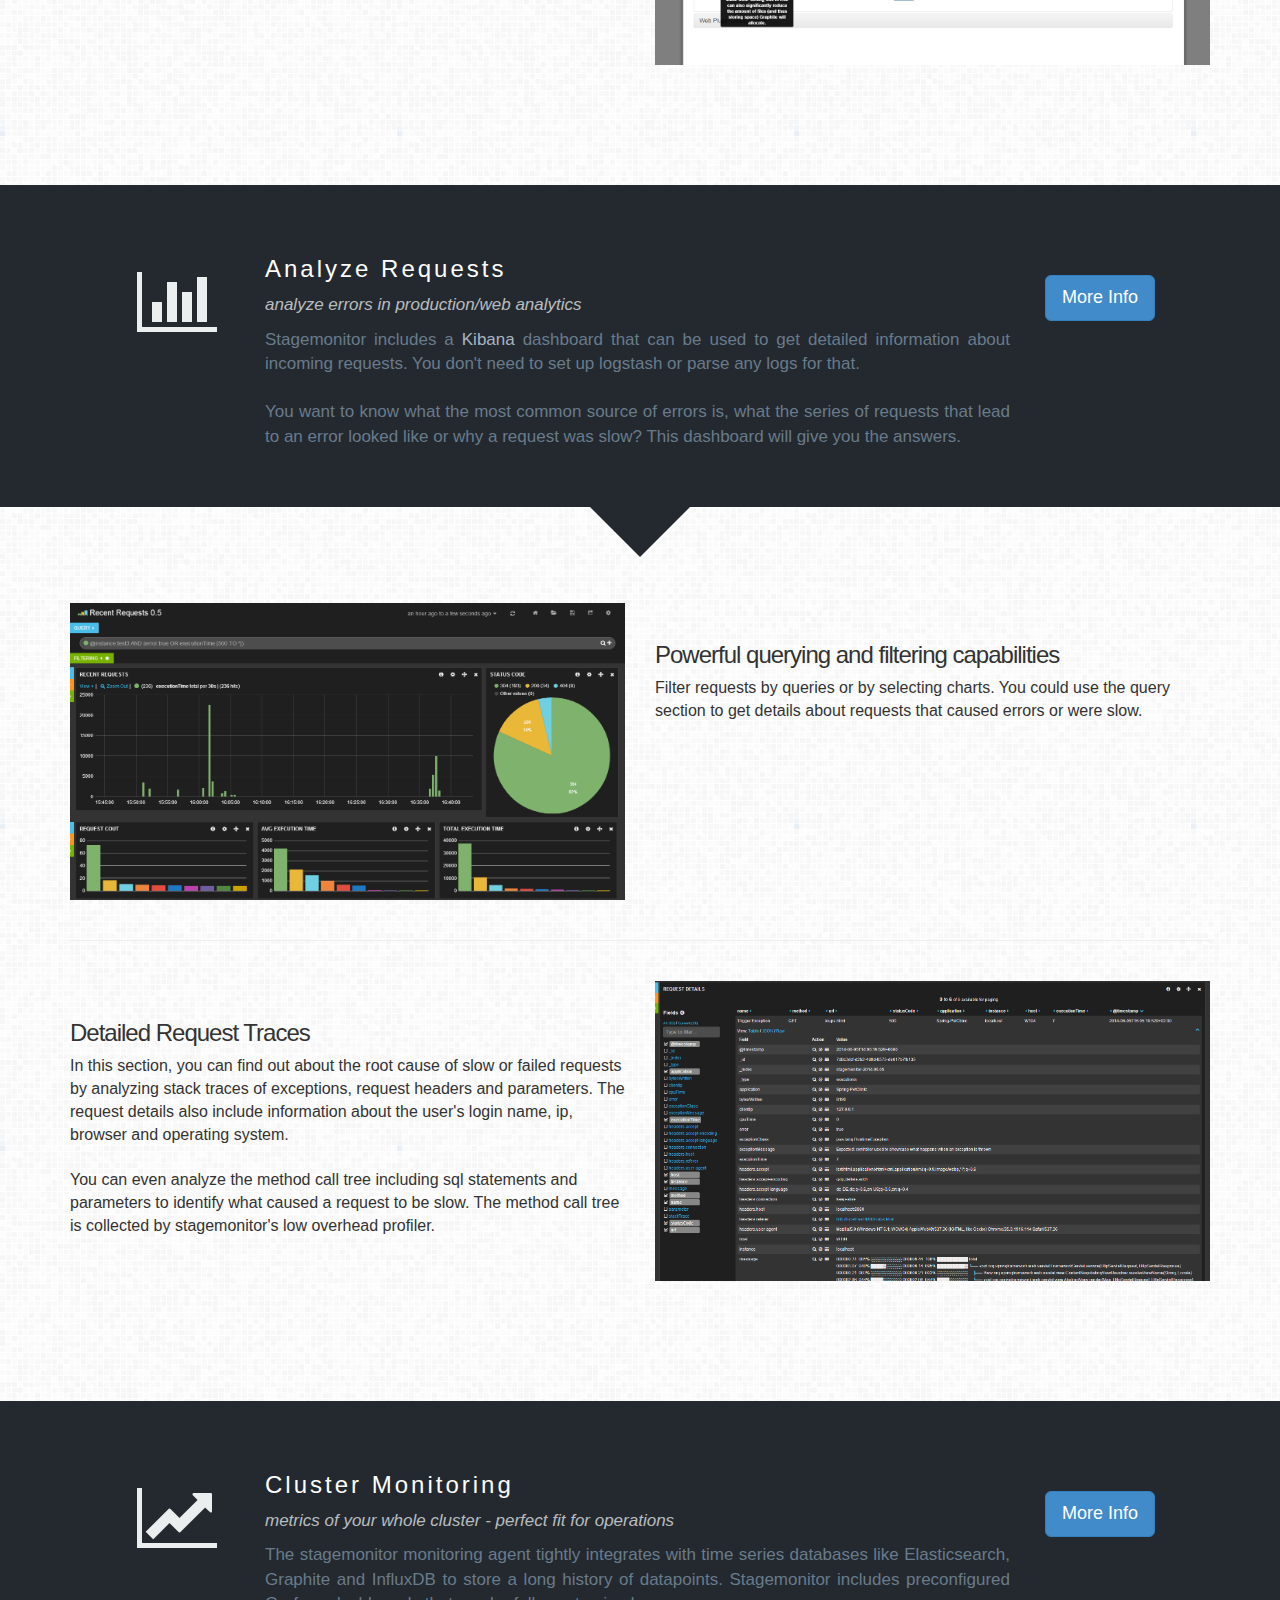
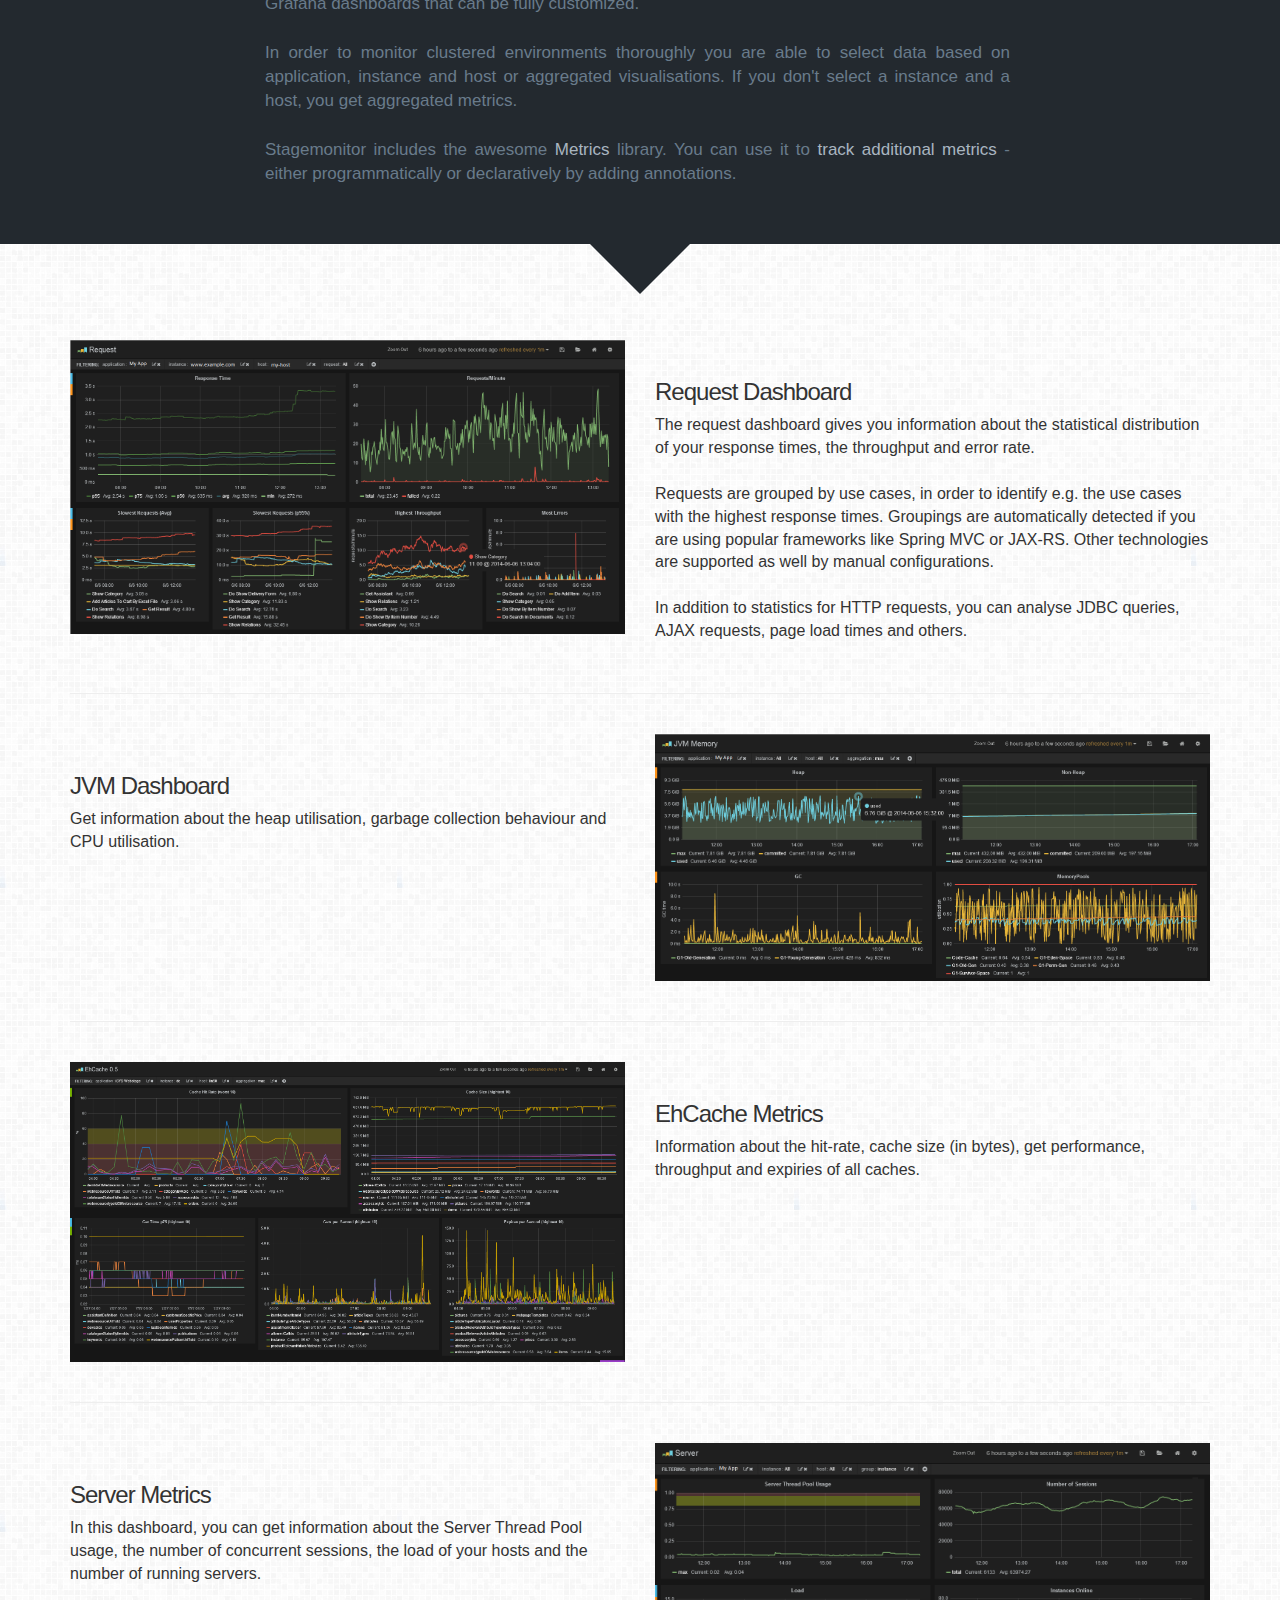
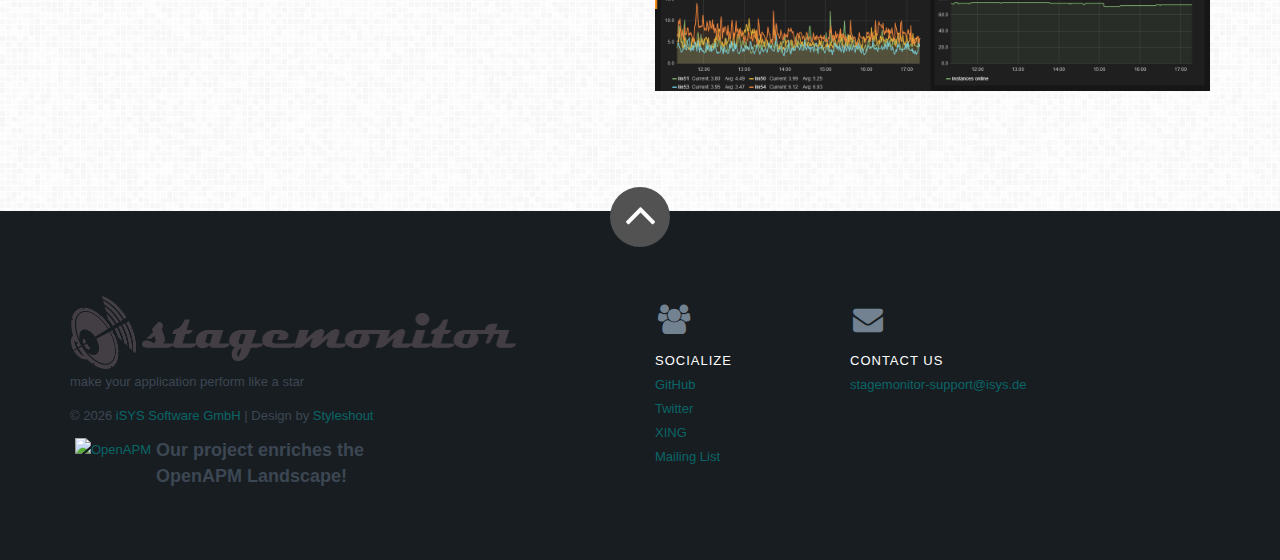
==== commit 9e37cbfe: "deploy site" ====
--- a/index.html
+++ b/index.html
@@ -6,4 +6,5 @@
 
 		ga('create', 'UA-53233933-1', 'auto');
 		ga('send', 'pageview');
-	</script> </head> <body class=index> <header> <nav class="navbar navbar-inverse" role=navigation> <div class=container-fluid id=navfluid> <div class=navbar-header> <button type=button class=navbar-toggle data-toggle=collapse data-target="#navigationbar"> <span class=sr-only>Toggle navigation</span> <span class=icon-bar></span> <span class=icon-bar></span> <span class=icon-bar></span> </button> <a id=logo class="navbar-brand smoothscroll" href="#hero"><img alt=stagemonitor width=30px src="/images/logo-b2862ffb.png"></a> </div> <div class="collapse navbar-collapse" id=navigationbar> <ul class="nav navbar-nav"> <li><a class=smoothscroll href="#overview">Features</a></li> <li><a href="https://github.com/stagemonitor/stagemonitor/wiki">Documentation</a></li> </ul> <ul class="nav navbar-nav navbar-right header-social"> <li class=dropdown> <a href="#" id=languages class=dropdown-toggle data-toggle=dropdown role=button aria-expanded=false><i class="fa fa-globe"></i><span class=caret></span></a> <ul class=dropdown-menu styleClass=dropdown-menu-small role=menu> <li><a id=de href="/de" class=language> <img src="/images/germany-flag-square-icon-64-f0e66f2a.png" class=icon-small>&nbsp;&nbsp;Deutsch</a></li> <li><a id=en href="/" class=language> <img src="/images/united-kingdom-flag-square-icon-64-cea4e266.png" class=icon-small>&nbsp;&nbsp;English</a></li> </ul> </li> <li> <iframe allowtransparency=true class=github-btn frameborder=false height=20 scrolling=0 src="http://ghbtns.com/github-btn.html?user=stagemonitor&repo=stagemonitor&type=watch&count=true&size=small" title="Star on GitHub" width=104></iframe> </li> <li><a href="https://github.com/stagemonitor/stagemonitor"><i class="fa fa-github"></i></a></li> <li><a href="https://twitter.com/stagemonitor"><i class="fa fa-twitter"></i></a></li> <li><a href="https://github.com/stagemonitor/stagemonitor-mailinglist"><i class="fa fa-envelope"></i></a></li> </ul> </div> </div> </nav> </header> <section id=hero class=jumbotron> <div class=container id=hero-body> <div class=row> <div class="row hidden-xs"> <a href="https://github.com/stagemonitor/stagemonitor"> <img style="position: absolute; top: 54px; right: 0; border: 0;" src="https://camo.githubusercontent.com/38ef81f8aca64bb9a64448d0d70f1308ef5341ab/68747470733a2f2f73332e616d617a6f6e6177732e636f6d2f6769746875622f726962626f6e732f666f726b6d655f72696768745f6461726b626c75655f3132313632312e706e67" alt="Fork me on GitHub" data-canonical-src="https://s3.amazonaws.com/github/ribbons/forkme_right_darkblue_121621.png"> </a> </div> </div> <div id=hero-content class=row> <div class=col-lg-12> <div class=hero-text> <img src="/images/stagemonitor-logo-light-big-83147f6a.png" class="img-responsive center-block"/> <br> <h2>make your application perform like a star</h2> <p>an open source solution to application performance monitoring for java server applications</p> </div> <div class=buttons> <a class="btn btn-success btn-lg" href="https://github.com/stagemonitor/stagemonitor">View on GitHub <i class="fa fa-github-alt"></i></a> <a class="btn btn-primary btn-lg" href="https://github.com/stagemonitor/stagemonitor/wiki/Installation">Get Started</a> </div> </div> </div> <div class="row bottom"> <p class=scrolldown> <a class="btn btn-circle page-scroll smoothscroll" href="#overview"> <i class="fa fa-angle-double-down"></i> </a> </p> </div> </div> </section> <section id=overview class=overview> <div class=container> <div class=row> <div class=col-md-4> <div class=col-md-3> <i class="fa fa-user-secret big-fa fa-5x"></i> </div> <div class=col-md-9> <h2>Turn on private mode for your data</h2> <p>You can deploy stagemonitor on your own datacenter. Nothing will ever be sent to the outside world.</p> </div> </div> <div class=col-md-4> <div class=col-md-3> <i class="fa fa-sitemap big-fa fa-5x"></i> </div> <div class=col-md-9> <h2>Distributed Tracing</h2> <p>Stagemonitor uses the <a href="http://opentracing.io/" target=_blank>Open Tracing</a> API in order to correlate requests in a distributed system.</p> </div> </div> <div class=col-md-4> <div class=col-md-3> <i class="fa fa-refresh big-fa fa-5x"></i> </div> <div class=col-md-9> <h2>Brings Devs and Ops together</h2> <p>Stagemonitor is designed to be used in development, QA and production.</p> </div> </div> </div> <div class=row> <div class=col-md-4> <div class=col-md-3> <i class="fa fa-bell-o big-fa fa-5x"></i> </div> <div class=col-md-9> <h2>Alerting</h2> <p>Define thresholds for your metrics. Manage subscriptions and alerting channels.</p> </div> </div> <div class=col-md-4> <div class=col-md-3> <i class="fa fa-server big-fa fa-5x"></i> </div> <div class=col-md-9> <h2>Reliable</h2> <p>Stagemonitor is successfully used in production as well as development, providing valuable insights constantly whilst imposing very low overhead.</p> </div> </div> <div class=col-md-4> <div class=col-md-3> <i class="fa fa-puzzle-piece big-fa fa-5x"></i> </div> <div class=col-md-9> <h2>Extendable</h2> <p>Write your own plugins, use 3rd party plugins, track your own metrics and create or customize dashboards.</p> </div> </div> </div> </div> </section> <section id=features> <section id=in-browser-widget class=feature-overview> <div class=container> <div class=row> <div class=col-lg-2> <i class="fa fa-tasks big-fa fa-5x"></i> </div> <div class=col-lg-8> <h2>In Browser Widget</h2> <p class=feature-short-desc>No backend required - easy to set up - perfect fit for development</p> <p>Stagemonitor widget is a little stagemonitor icon, which is automatically injected in the monitored webpage (if activated). It offers to view the methods that were invoked during the request and notifies based on configurable thresholds, if the request was too slow or too many SQL statements were executed. <br><br> The widget supports the developer through instant feedback about poorly performing parts of the application.</p> </div> <div class=col-lg-2> <a class="btn btn-lg btn-primary live-demo" target=_blank href="http://stagemonitor-demo.isys-software.de/">Live Demo</a> </div> </div> </div> </section> <section class="features content"> <div class=container> <div class="row featurette"> <div class="col-md-6 pull-right"> <h3 class=featurette-heading>Real Time Metrics</h3> <p>The Metrics tab displays metrics collected by stagemonitor in tables and graphs in real time. It is lightweight and easy to use as it does not require you to install a database or other visualization tools.</p> </div> <div class=col-md-6> <div class="columns item"> <div class=item-wrap> <a href="/images/widget-metrics-tab-2928454d.png" class=img-responsive data-imagelightbox=a> <img src="/images/widget-metrics-tab-2928454d.png" alt="Widget Metrics Tab"> <div class=overlay></div> <div class=link-icon><i class="fa fa-plus"></i></div> </a> </div> </div> </div> </div> <hr class=featurette-divider> <div class="row featurette"> <div class="col-md-6 "> <h3 class=featurette-heading>Call Tree View</h3> <p>This tab displays the method call tree of the current request including SQL statements to identify the bottlenecks of a request. The method call tree is collected by stagemonitor's low overhead profiler.</p> </div> <div class=col-md-6> <div class="columns item"> <div class=item-wrap> <a href="/images/widget-call-tree-c778a9d9.png" class=img-responsive data-imagelightbox=a> <img src="/images/widget-call-tree-c778a9d9.png" alt="Call Tree View"> <div class=overlay></div> <div class=link-icon><i class="fa fa-plus"></i></div> </a> </div> </div> </div> </div> <hr class=featurette-divider> <div class="row featurette"> <div class="col-md-6 pull-right"> <h3 class=featurette-heading>Request Trace</h3> <p>In this tab you can find detailed information about the request. This includes a breakdown of the page load time into network, server processing, DOM processing and page rendering time.<br><br> You can also see the execution time and count of database interactions.<br> Furthermore you can analyze the HTTP headers and find information about the device, browser and operating system the request was issued from.</p> </div> <div class=col-md-6> <div class="columns item"> <div class=item-wrap> <a href="/images/widget-request-trace-977c2b24.png" class=img-responsive data-imagelightbox=a> <img src="/images/widget-request-trace-977c2b24.png" alt="Request Trace"> <div class=overlay></div> <div class=link-icon><i class="fa fa-plus"></i></div> </a> </div> </div> </div> </div> <hr class=featurette-divider> <div class="row featurette"> <div class="col-md-6 "> <h3 class=featurette-heading>Configuration Management done right</h3> <p>The stagemonitor widget includes a configuration tab in which you can reload and dynamically update stagemonitor's configuration and view the available configuration sources.<br><br> For each configuration option, you can view documentation, find out about the configuration source of the current value, see validation errors and save a new value to an arbitrary configuration source.</p> </div> <div class=col-md-6> <div class="columns item"> <div class=item-wrap> <a href="/images/widget-configuration-1d36641e.png" class=img-responsive data-imagelightbox=a> <img src="/images/widget-configuration-1d36641e.png" alt="Configuration Management"> <div class=overlay></div> <div class=link-icon><i class="fa fa-plus"></i></div> </a> </div> </div> </div> </div> </div> </section> <section id=analyze-requests class=feature-overview> <div class=container> <div class=row> <div class=col-lg-2> <i class="fa fa-bar-chart-o big-fa fa-5x"></i> </div> <div class=col-lg-8> <h2>Analyze Requests</h2> <p class=feature-short-desc>analyze errors in production/web analytics</p> <p>Stagemonitor includes a <a href="http://www.elasticsearch.org/overview/kibana/">Kibana</a> dashboard that can be used to get detailed information about incoming requests. You don't need to set up logstash or parse any logs for that.<br><br> You want to know what the most common source of errors is, what the series of requests that lead to an error looked like or why a request was slow? This dashboard will give you the answers.</p> </div> <div class=col-lg-2> <a class="btn btn-lg btn-primary live-demo" target=_blank href="https://github.com/stagemonitor/stagemonitor/wiki/Request-Analysis-Dashboard">More Info</a> </div> </div> </div> </section> <section class="features content"> <div class=container> <div class="row featurette"> <div class="col-md-6 pull-right"> <h3 class=featurette-heading>Powerful querying and filtering capabilities</h3> <p>Filter requests by queries or by selecting charts. You could use the query section to get details about requests that caused errors or were slow.</p> </div> <div class=col-md-6> <div class="columns item"> <div class=item-wrap> <a href="/images/stagemonitor-kibana-filter-82ebfe6d.png" class=img-responsive data-imagelightbox=a> <img src="/images/stagemonitor-kibana-filter-82ebfe6d.png" alt="Filter Requests"> <div class=overlay></div> <div class=link-icon><i class="fa fa-plus"></i></div> </a> </div> </div> </div> </div> <hr class=featurette-divider> <div class="row featurette"> <div class="col-md-6 "> <h3 class=featurette-heading>Detailed Request Traces</h3> <p>In this section, you can find out about the root cause of slow or failed requests by analyzing stack traces of exceptions, request headers and parameters. The request details also include information about the user's login name, ip, browser and operating system. <br><br> You can even analyze the method call tree including sql statements and parameters to identify what caused a request to be slow. The method call tree is collected by stagemonitor's low overhead profiler.</p> </div> <div class=col-md-6> <div class="columns item"> <div class=item-wrap> <a href="/images/stagemonitor-kibana-details-a29e7811.png" class=img-responsive data-imagelightbox=a> <img src="/images/stagemonitor-kibana-details-a29e7811.png" alt="Request Details"> <div class=overlay></div> <div class=link-icon><i class="fa fa-plus"></i></div> </a> </div> </div> </div> </div> </div> </section> <section id=grafana-dashboards class=feature-overview> <div class=container> <div class=row> <div class=col-lg-2> <i class="fa fa-line-chart big-fa fa-5x"></i> </div> <div class=col-lg-8> <h2>Cluster Monitoring</h2> <p class=feature-short-desc>metrics of your whole cluster - perfect fit for operations</p> <p>The stagemonitor monitoring agent tightly integrates with time series databases like Elasticsearch, Graphite and InfluxDB to store a long history of datapoints. Stagemonitor includes preconfigured Grafana dashboards that can be fully customized. <br><br> In order to monitor clustered environments thoroughly you are able to select data based on application, instance and host or aggregated visualisations. If you don't select a instance and a host, you get aggregated metrics.<br><br> Stagemonitor includes the awesome <a href="http://metrics.codahale.com/">Metrics</a> library. You can use it to <a href="https://github.com/stagemonitor/stagemonitor/wiki/Track-your-own-metrics">track additional metrics</a> - either programmatically or declaratively by adding annotations.</p> </div> <div class=col-lg-2> <a class="btn btn-lg btn-primary live-demo" target=_blank href="https://github.com/stagemonitor/stagemonitor/wiki/Dashboards">More Info</a> </div> </div> </div> </section> <section class="features content"> <div class=container> <div class="row featurette"> <div class="col-md-6 pull-right"> <h3 class=featurette-heading>Request Dashboard</h3> <p>The request dashboard gives you information about the statistical distribution of your response times, the throughput and error rate. <br><br> Requests are grouped by use cases, in order to identify e.g. the use cases with the highest response times. Groupings are automatically detected if you are using popular frameworks like Spring MVC or JAX-RS. Other technologies are supported as well by manual configurations. <br><br> In addition to statistics for HTTP requests, you can analyse JDBC queries, AJAX requests, page load times and others.</p> </div> <div class=col-md-6> <div class="columns item"> <div class=item-wrap> <a href="/images/dashboard-request-65c14245.png" class=img-responsive data-imagelightbox=a> <img src="/images/dashboard-request-65c14245.png" alt="Request Dashboard"> <div class=overlay></div> <div class=link-icon><i class="fa fa-plus"></i></div> </a> </div> </div> </div> </div> <hr class=featurette-divider> <div class="row featurette"> <div class="col-md-6 "> <h3 class=featurette-heading>JVM Dashboard</h3> <p>Get information about the heap utilisation, garbage collection behaviour and CPU utilisation.</p> </div> <div class=col-md-6> <div class="columns item"> <div class=item-wrap> <a href="/images/dashboard-memory-e051c90a.png" class=img-responsive data-imagelightbox=a> <img src="/images/dashboard-memory-e051c90a.png" alt="JVM Memory Dashboard"> <div class=overlay></div> <div class=link-icon><i class="fa fa-plus"></i></div> </a> </div> </div> </div> </div> <hr class=featurette-divider> <div class="row featurette"> <div class="col-md-6 pull-right"> <h3 class=featurette-heading>EhCache Metrics</h3> <p>Information about the hit-rate, cache size (in bytes), get performance, throughput and expiries of all caches.</p> </div> <div class=col-md-6> <div class="columns item"> <div class=item-wrap> <a href="/images/dashboard-ehcache-ea211ee8.png" class=img-responsive data-imagelightbox=a> <img src="/images/dashboard-ehcache-ea211ee8.png" alt="EhCache Dashboard"> <div class=overlay></div> <div class=link-icon><i class="fa fa-plus"></i></div> </a> </div> </div> </div> </div> <hr class=featurette-divider> <div class="row featurette"> <div class="col-md-6 "> <h3 class=featurette-heading>Server Metrics</h3> <p>In this dashboard, you can get information about the Server Thread Pool usage, the number of concurrent sessions, the load of your hosts and the number of running servers.</p> </div> <div class=col-md-6> <div class="columns item"> <div class=item-wrap> <a href="/images/dashboard-server-1134fea9.png" class=img-responsive data-imagelightbox=a> <img src="/images/dashboard-server-1134fea9.png" alt="Server Dashboard"> <div class=overlay></div> <div class=link-icon><i class="fa fa-plus"></i></div> </a> </div> </div> </div> </div> </div> </section> </section> <section id=team style="display: none"> <div class=container> <div class=row> <div class="col-lg-12 text-center"> <h2 class=section-heading>Developed By</h2> </div> </div> <div class="row center"> <div class=col-sm-3> </div> <div class=col-sm-3> <div class=team-member> <img src="/images/liebhaeuser-8d7eb0c5.jpg" class="img-responsive img-circle" alt=""> <h4>Andreas Liebhäuser</h4> <p class=text-muted>Project Lead</p> <ul class="list-inline social-buttons"> <li><a href="https://github.com/liebhaeuser"><i class="fa fa-github"></i></a> </li> </ul> </div> </div> <div class=col-sm-3> <div class=team-member> <img src="/images/Trampusch-7a5acf24.jpg" class="img-responsive img-circle" alt=""> <h4>Fabian Trampusch</h4> <p class=text-muted>Developer</p> <ul class="list-inline social-buttons"> <li><a href="https://github.com/trampi"><i class="fa fa-github"></i></a> </li> <li><a href="https://twitter.com/trampi4"><i class="fa fa-twitter"></i></a> </li> <li><a href="http://trampusch.info/"><i class="fa fa-globe"></i></a> </li> </ul> </div> </div> <div class=col-sm-3> </div> </div> <div class=row> <div class="col-lg-12 text-center"> <h3 class="section-subheading text-muted"> <a href="https://github.com/stagemonitor/stagemonitor/network/members">Join the team.</a></h3> </div> </div> </div> </section> <footer> <div class=container> <div class=row> <div class=col-lg-6> <div class=footer-logo> <a href="#"> <img src="/images/footer-logo2-90a5c093.png" alt="stagemonitor logo" class=img-responsive /> </a> </div> <p>make your application perform like a star</p> <p class=copyright> &copy; <script>document.write(new Date().getFullYear());</script> <a href="https://www.isys.de">iSYS Software GmbH</a> | Design by <a title=Styleshout href="http://www.styleshout.com/">Styleshout</a> </p> </div> <div class="col-lg-2 socialize"> <i class="fa fa-users"></i> <h3 class=social>socialize</h3> <ul> <li><a href="https://github.com/stagemonitor/stagemonitor">GitHub</a></li> <li><a href="https://twitter.com/stagemonitor">Twitter</a></li> <li><a href="https://www.xing.com/profile/Andreas_Liebhaeuser">XING</a></li> <li><a href="https://github.com/stagemonitor/stagemonitor-mailinglist">Mailing List</a></li> </ul> </div> <div class="col-lg-3 socialize"> <i class="fa fa-envelope"></i> <h3 class=contact>contact us</h3> <ul> <li><a href="mailto:stagemonitor-support@isys.de">stagemonitor-support@isys.de</a></li> </ul> </div> <div id=go-top> <a class=smoothscroll title="Back to Top" href="#hero"><i class="fa fa-angle-up fa-4x"></i></a> </div> </div> </div> </footer> <script src="/javascripts/all-5aece447.js"></script> </body> </html>+	</script> </head> <body class=index> <header> <nav class="navbar navbar-inverse" role=navigation> <div class=container-fluid id=navfluid> <div class=navbar-header> <button type=button class=navbar-toggle data-toggle=collapse data-target="#navigationbar"> <span class=sr-only>Toggle navigation</span> <span class=icon-bar></span> <span class=icon-bar></span> <span class=icon-bar></span> </button> <a id=logo class="navbar-brand smoothscroll" href="#hero"><img alt=stagemonitor width=30px src="/images/logo-b2862ffb.png"></a> </div> <div class="collapse navbar-collapse" id=navigationbar> <ul class="nav navbar-nav"> <li><a class=smoothscroll href="#overview">Features</a></li> <li><a href="https://github.com/stagemonitor/stagemonitor/wiki">Documentation</a></li> </ul> <ul class="nav navbar-nav navbar-right header-social"> <li class=dropdown> <a href="#" id=languages class=dropdown-toggle data-toggle=dropdown role=button aria-expanded=false><i class="fa fa-globe"></i><span class=caret></span></a> <ul class=dropdown-menu styleClass=dropdown-menu-small role=menu> <li><a id=de href="/de" class=language> <img src="/images/germany-flag-square-icon-64-f0e66f2a.png" class=icon-small>&nbsp;&nbsp;Deutsch</a></li> <li><a id=en href="/" class=language> <img src="/images/united-kingdom-flag-square-icon-64-cea4e266.png" class=icon-small>&nbsp;&nbsp;English</a></li> </ul> </li> <li> <iframe allowtransparency=true class=github-btn frameborder=false height=20 scrolling=0 src="http://ghbtns.com/github-btn.html?user=stagemonitor&repo=stagemonitor&type=watch&count=true&size=small" title="Star on GitHub" width=104></iframe> </li> <li><a href="https://github.com/stagemonitor/stagemonitor"><i class="fa fa-github"></i></a></li> <li><a href="https://twitter.com/stagemonitor"><i class="fa fa-twitter"></i></a></li> <li><a href="https://github.com/stagemonitor/stagemonitor-mailinglist"><i class="fa fa-envelope"></i></a></li> </ul> </div> </div> </nav> </header> <section id=hero class=jumbotron> <div class=container id=hero-body> <div class=row> <div class="row hidden-xs"> <a href="https://github.com/stagemonitor/stagemonitor"> <img style="position: absolute; top: 54px; right: 0; border: 0;" src="https://camo.githubusercontent.com/38ef81f8aca64bb9a64448d0d70f1308ef5341ab/68747470733a2f2f73332e616d617a6f6e6177732e636f6d2f6769746875622f726962626f6e732f666f726b6d655f72696768745f6461726b626c75655f3132313632312e706e67" alt="Fork me on GitHub" data-canonical-src="https://s3.amazonaws.com/github/ribbons/forkme_right_darkblue_121621.png"> </a> </div> </div> <div id=hero-content class=row> <div class=col-lg-12> <div class=hero-text> <img src="/images/stagemonitor-logo-light-big-83147f6a.png" class="img-responsive center-block"/> <br> <h2>make your application perform like a star</h2> <p>an open source solution to application performance monitoring for java server applications</p> </div> <div class=buttons> <a class="btn btn-success btn-lg" href="https://github.com/stagemonitor/stagemonitor">View on GitHub <i class="fa fa-github-alt"></i></a> <a class="btn btn-primary btn-lg" href="https://github.com/stagemonitor/stagemonitor/wiki/Installation">Get Started</a> </div> </div> </div> <div class="row bottom"> <p class=scrolldown> <a class="btn btn-circle page-scroll smoothscroll" href="#overview"> <i class="fa fa-angle-double-down"></i> </a> </p> </div> </div> </section> <section id=overview class=overview> <div class=container> <div class=row> <div class=col-md-4> <div class=col-md-3> <i class="fa fa-user-secret big-fa fa-5x"></i> </div> <div class=col-md-9> <h2>Turn on private mode for your data</h2> <p>You can deploy stagemonitor on your own datacenter. Nothing will ever be sent to the outside world.</p> </div> </div> <div class=col-md-4> <div class=col-md-3> <i class="fa fa-sitemap big-fa fa-5x"></i> </div> <div class=col-md-9> <h2>Distributed Tracing</h2> <p>Stagemonitor uses the <a href="http://opentracing.io/" target=_blank>Open Tracing</a> API in order to correlate requests in a distributed system.</p> </div> </div> <div class=col-md-4> <div class=col-md-3> <i class="fa fa-refresh big-fa fa-5x"></i> </div> <div class=col-md-9> <h2>Brings Devs and Ops together</h2> <p>Stagemonitor is designed to be used in development, QA and production.</p> </div> </div> </div> <div class=row> <div class=col-md-4> <div class=col-md-3> <i class="fa fa-bell-o big-fa fa-5x"></i> </div> <div class=col-md-9> <h2>Alerting</h2> <p>Define thresholds for your metrics. Manage subscriptions and alerting channels.</p> </div> </div> <div class=col-md-4> <div class=col-md-3> <i class="fa fa-server big-fa fa-5x"></i> </div> <div class=col-md-9> <h2>Reliable</h2> <p>Stagemonitor is successfully used in production as well as development, providing valuable insights constantly whilst imposing very low overhead.</p> </div> </div> <div class=col-md-4> <div class=col-md-3> <i class="fa fa-puzzle-piece big-fa fa-5x"></i> </div> <div class=col-md-9> <h2>Extendable</h2> <p>Write your own plugins, use 3rd party plugins, track your own metrics and create or customize dashboards.</p> </div> </div> </div> </div> </section> <section id=features> <section id=in-browser-widget class=feature-overview> <div class=container> <div class=row> <div class=col-lg-2> <i class="fa fa-tasks big-fa fa-5x"></i> </div> <div class=col-lg-8> <h2>In Browser Widget</h2> <p class=feature-short-desc>No backend required - easy to set up - perfect fit for development</p> <p>Stagemonitor widget is a little stagemonitor icon, which is automatically injected in the monitored webpage (if activated). It offers to view the methods that were invoked during the request and notifies based on configurable thresholds, if the request was too slow or too many SQL statements were executed. <br><br> The widget supports the developer through instant feedback about poorly performing parts of the application.</p> </div> <div class=col-lg-2> <a class="btn btn-lg btn-primary live-demo" target=_blank href="http://stagemonitor-demo.isys-software.de/">Live Demo</a> </div> </div> </div> </section> <section class="features content"> <div class=container> <div class="row featurette"> <div class="col-md-6 pull-right"> <h3 class=featurette-heading>Real Time Metrics</h3> <p>The Metrics tab displays metrics collected by stagemonitor in tables and graphs in real time. It is lightweight and easy to use as it does not require you to install a database or other visualization tools.</p> </div> <div class=col-md-6> <div class="columns item"> <div class=item-wrap> <a href="/images/widget-metrics-tab-2928454d.png" class=img-responsive data-imagelightbox=a> <img src="/images/widget-metrics-tab-2928454d.png" alt="Widget Metrics Tab"> <div class=overlay></div> <div class=link-icon><i class="fa fa-plus"></i></div> </a> </div> </div> </div> </div> <hr class=featurette-divider> <div class="row featurette"> <div class="col-md-6 "> <h3 class=featurette-heading>Call Tree View</h3> <p>This tab displays the method call tree of the current request including SQL statements to identify the bottlenecks of a request. The method call tree is collected by stagemonitor's low overhead profiler.</p> </div> <div class=col-md-6> <div class="columns item"> <div class=item-wrap> <a href="/images/widget-call-tree-c778a9d9.png" class=img-responsive data-imagelightbox=a> <img src="/images/widget-call-tree-c778a9d9.png" alt="Call Tree View"> <div class=overlay></div> <div class=link-icon><i class="fa fa-plus"></i></div> </a> </div> </div> </div> </div> <hr class=featurette-divider> <div class="row featurette"> <div class="col-md-6 pull-right"> <h3 class=featurette-heading>Request Trace</h3> <p>In this tab you can find detailed information about the request. This includes a breakdown of the page load time into network, server processing, DOM processing and page rendering time.<br><br> You can also see the execution time and count of database interactions.<br> Furthermore you can analyze the HTTP headers and find information about the device, browser and operating system the request was issued from.</p> </div> <div class=col-md-6> <div class="columns item"> <div class=item-wrap> <a href="/images/widget-request-trace-977c2b24.png" class=img-responsive data-imagelightbox=a> <img src="/images/widget-request-trace-977c2b24.png" alt="Request Trace"> <div class=overlay></div> <div class=link-icon><i class="fa fa-plus"></i></div> </a> </div> </div> </div> </div> <hr class=featurette-divider> <div class="row featurette"> <div class="col-md-6 "> <h3 class=featurette-heading>Configuration Management done right</h3> <p>The stagemonitor widget includes a configuration tab in which you can reload and dynamically update stagemonitor's configuration and view the available configuration sources.<br><br> For each configuration option, you can view documentation, find out about the configuration source of the current value, see validation errors and save a new value to an arbitrary configuration source.</p> </div> <div class=col-md-6> <div class="columns item"> <div class=item-wrap> <a href="/images/widget-configuration-1d36641e.png" class=img-responsive data-imagelightbox=a> <img src="/images/widget-configuration-1d36641e.png" alt="Configuration Management"> <div class=overlay></div> <div class=link-icon><i class="fa fa-plus"></i></div> </a> </div> </div> </div> </div> </div> </section> <section id=analyze-requests class=feature-overview> <div class=container> <div class=row> <div class=col-lg-2> <i class="fa fa-bar-chart-o big-fa fa-5x"></i> </div> <div class=col-lg-8> <h2>Analyze Requests</h2> <p class=feature-short-desc>analyze errors in production/web analytics</p> <p>Stagemonitor includes a <a href="http://www.elasticsearch.org/overview/kibana/">Kibana</a> dashboard that can be used to get detailed information about incoming requests. You don't need to set up logstash or parse any logs for that.<br><br> You want to know what the most common source of errors is, what the series of requests that lead to an error looked like or why a request was slow? This dashboard will give you the answers.</p> </div> <div class=col-lg-2> <a class="btn btn-lg btn-primary live-demo" target=_blank href="https://github.com/stagemonitor/stagemonitor/wiki/Request-Analysis-Dashboard">More Info</a> </div> </div> </div> </section> <section class="features content"> <div class=container> <div class="row featurette"> <div class="col-md-6 pull-right"> <h3 class=featurette-heading>Powerful querying and filtering capabilities</h3> <p>Filter requests by queries or by selecting charts. You could use the query section to get details about requests that caused errors or were slow.</p> </div> <div class=col-md-6> <div class="columns item"> <div class=item-wrap> <a href="/images/stagemonitor-kibana-filter-82ebfe6d.png" class=img-responsive data-imagelightbox=a> <img src="/images/stagemonitor-kibana-filter-82ebfe6d.png" alt="Filter Requests"> <div class=overlay></div> <div class=link-icon><i class="fa fa-plus"></i></div> </a> </div> </div> </div> </div> <hr class=featurette-divider> <div class="row featurette"> <div class="col-md-6 "> <h3 class=featurette-heading>Detailed Request Traces</h3> <p>In this section, you can find out about the root cause of slow or failed requests by analyzing stack traces of exceptions, request headers and parameters. The request details also include information about the user's login name, ip, browser and operating system. <br><br> You can even analyze the method call tree including sql statements and parameters to identify what caused a request to be slow. The method call tree is collected by stagemonitor's low overhead profiler.</p> </div> <div class=col-md-6> <div class="columns item"> <div class=item-wrap> <a href="/images/stagemonitor-kibana-details-a29e7811.png" class=img-responsive data-imagelightbox=a> <img src="/images/stagemonitor-kibana-details-a29e7811.png" alt="Request Details"> <div class=overlay></div> <div class=link-icon><i class="fa fa-plus"></i></div> </a> </div> </div> </div> </div> </div> </section> <section id=grafana-dashboards class=feature-overview> <div class=container> <div class=row> <div class=col-lg-2> <i class="fa fa-line-chart big-fa fa-5x"></i> </div> <div class=col-lg-8> <h2>Cluster Monitoring</h2> <p class=feature-short-desc>metrics of your whole cluster - perfect fit for operations</p> <p>The stagemonitor monitoring agent tightly integrates with time series databases like Elasticsearch, Graphite and InfluxDB to store a long history of datapoints. Stagemonitor includes preconfigured Grafana dashboards that can be fully customized. <br><br> In order to monitor clustered environments thoroughly you are able to select data based on application, instance and host or aggregated visualisations. If you don't select a instance and a host, you get aggregated metrics.<br><br> Stagemonitor includes the awesome <a href="http://metrics.codahale.com/">Metrics</a> library. You can use it to <a href="https://github.com/stagemonitor/stagemonitor/wiki/Track-your-own-metrics">track additional metrics</a> - either programmatically or declaratively by adding annotations.</p> </div> <div class=col-lg-2> <a class="btn btn-lg btn-primary live-demo" target=_blank href="https://github.com/stagemonitor/stagemonitor/wiki/Dashboards">More Info</a> </div> </div> </div> </section> <section class="features content"> <div class=container> <div class="row featurette"> <div class="col-md-6 pull-right"> <h3 class=featurette-heading>Request Dashboard</h3> <p>The request dashboard gives you information about the statistical distribution of your response times, the throughput and error rate. <br><br> Requests are grouped by use cases, in order to identify e.g. the use cases with the highest response times. Groupings are automatically detected if you are using popular frameworks like Spring MVC or JAX-RS. Other technologies are supported as well by manual configurations. <br><br> In addition to statistics for HTTP requests, you can analyse JDBC queries, AJAX requests, page load times and others.</p> </div> <div class=col-md-6> <div class="columns item"> <div class=item-wrap> <a href="/images/dashboard-request-65c14245.png" class=img-responsive data-imagelightbox=a> <img src="/images/dashboard-request-65c14245.png" alt="Request Dashboard"> <div class=overlay></div> <div class=link-icon><i class="fa fa-plus"></i></div> </a> </div> </div> </div> </div> <hr class=featurette-divider> <div class="row featurette"> <div class="col-md-6 "> <h3 class=featurette-heading>JVM Dashboard</h3> <p>Get information about the heap utilisation, garbage collection behaviour and CPU utilisation.</p> </div> <div class=col-md-6> <div class="columns item"> <div class=item-wrap> <a href="/images/dashboard-memory-e051c90a.png" class=img-responsive data-imagelightbox=a> <img src="/images/dashboard-memory-e051c90a.png" alt="JVM Memory Dashboard"> <div class=overlay></div> <div class=link-icon><i class="fa fa-plus"></i></div> </a> </div> </div> </div> </div> <hr class=featurette-divider> <div class="row featurette"> <div class="col-md-6 pull-right"> <h3 class=featurette-heading>EhCache Metrics</h3> <p>Information about the hit-rate, cache size (in bytes), get performance, throughput and expiries of all caches.</p> </div> <div class=col-md-6> <div class="columns item"> <div class=item-wrap> <a href="/images/dashboard-ehcache-ea211ee8.png" class=img-responsive data-imagelightbox=a> <img src="/images/dashboard-ehcache-ea211ee8.png" alt="EhCache Dashboard"> <div class=overlay></div> <div class=link-icon><i class="fa fa-plus"></i></div> </a> </div> </div> </div> </div> <hr class=featurette-divider> <div class="row featurette"> <div class="col-md-6 "> <h3 class=featurette-heading>Server Metrics</h3> <p>In this dashboard, you can get information about the Server Thread Pool usage, the number of concurrent sessions, the load of your hosts and the number of running servers.</p> </div> <div class=col-md-6> <div class="columns item"> <div class=item-wrap> <a href="/images/dashboard-server-1134fea9.png" class=img-responsive data-imagelightbox=a> <img src="/images/dashboard-server-1134fea9.png" alt="Server Dashboard"> <div class=overlay></div> <div class=link-icon><i class="fa fa-plus"></i></div> </a> </div> </div> </div> </div> </div> </section> </section> <section id=team style="display: none"> <div class=container> <div class=row> <div class="col-lg-12 text-center"> <h2 class=section-heading>Developed By</h2> </div> </div> <div class="row center"> <div class=col-sm-3> </div> <div class=col-sm-3> <div class=team-member> <img src="/images/liebhaeuser-8d7eb0c5.jpg" class="img-responsive img-circle" alt=""> <h4>Andreas Liebhäuser</h4> <p class=text-muted>Project Lead</p> <ul class="list-inline social-buttons"> <li><a href="https://github.com/liebhaeuser"><i class="fa fa-github"></i></a> </li> </ul> </div> </div> <div class=col-sm-3> <div class=team-member> <img src="/images/Trampusch-7a5acf24.jpg" class="img-responsive img-circle" alt=""> <h4>Fabian Trampusch</h4> <p class=text-muted>Developer</p> <ul class="list-inline social-buttons"> <li><a href="https://github.com/trampi"><i class="fa fa-github"></i></a> </li> <li><a href="https://twitter.com/trampi4"><i class="fa fa-twitter"></i></a> </li> <li><a href="http://trampusch.info/"><i class="fa fa-globe"></i></a> </li> </ul> </div> </div> <div class=col-sm-3> </div> </div> <div class=row> <div class="col-lg-12 text-center"> <h3 class="section-subheading text-muted"> <a href="https://github.com/stagemonitor/stagemonitor/network/members">Join the team.</a></h3> </div> </div> </div> </section> <footer> <div class=container> <div class=row> <div class=col-lg-6> <div class=footer-logo> <a href="#"> <img src="/images/footer-logo2-90a5c093.png" alt="stagemonitor logo" class=img-responsive /> </a> </div> <p>make your application perform like a star</p> <p class=copyright> &copy; <script>document.write(new Date().getFullYear());</script> <a href="https://www.isys.de">iSYS Software GmbH</a> | Design by <a title=Styleshout href="http://www.styleshout.com/">Styleshout</a> </p> <div> <style>#openapmbadge:hover {transform: scale(1.05)}
+					</style> <div id=openapmbadge style="display: flex; justify-content: left; flex-wrap: wrap; margin: 1rem 0 1rem;"> <a href="https://openapm.io/landscape?instrumentation-lib=app-metrics&collector=app-metrics,prometheus-server&storage=elasticsearch,graphite,influx-db&dashboarding=grafana" target=_blank> <img src="https://openapm.io/static/media/openapm_logo.svg" alt=OpenAPM style="width: 8rem; align-self: center; margin: 0 0.5rem 0;"> </a> <div style="display: inline-block; align-self: center; text-align: left;"> <a href="https://openapm.io/landscape?agent=stagemonitor-agent&storage=elasticsearch&dashboarding=kibana,grafana&alerting=stagemonitor-browserwidget&visualization=stagemonitor-browserwidget" target=_blank style="color: inherit; text-decoration: none;"> <strong style="font-size: 1.8rem;"> Our project enriches the<br/> OpenAPM Landscape! </strong> </a> </div> </div> </div> </div> <div class="col-lg-2 socialize"> <i class="fa fa-users"></i> <h3 class=social>socialize</h3> <ul> <li><a href="https://github.com/stagemonitor/stagemonitor">GitHub</a></li> <li><a href="https://twitter.com/stagemonitor">Twitter</a></li> <li><a href="https://www.xing.com/profile/Andreas_Liebhaeuser">XING</a></li> <li><a href="https://github.com/stagemonitor/stagemonitor-mailinglist">Mailing List</a></li> </ul> </div> <div class="col-lg-3 socialize"> <i class="fa fa-envelope"></i> <h3 class=contact>contact us</h3> <ul> <li><a href="mailto:stagemonitor-support@isys.de">stagemonitor-support@isys.de</a></li> </ul> </div> <div id=go-top> <a class=smoothscroll title="Back to Top" href="#hero"><i class="fa fa-angle-up fa-4x"></i></a> </div> </div> </div> </footer> <script src="/javascripts/all-5aece447.js"></script> </body> </html>